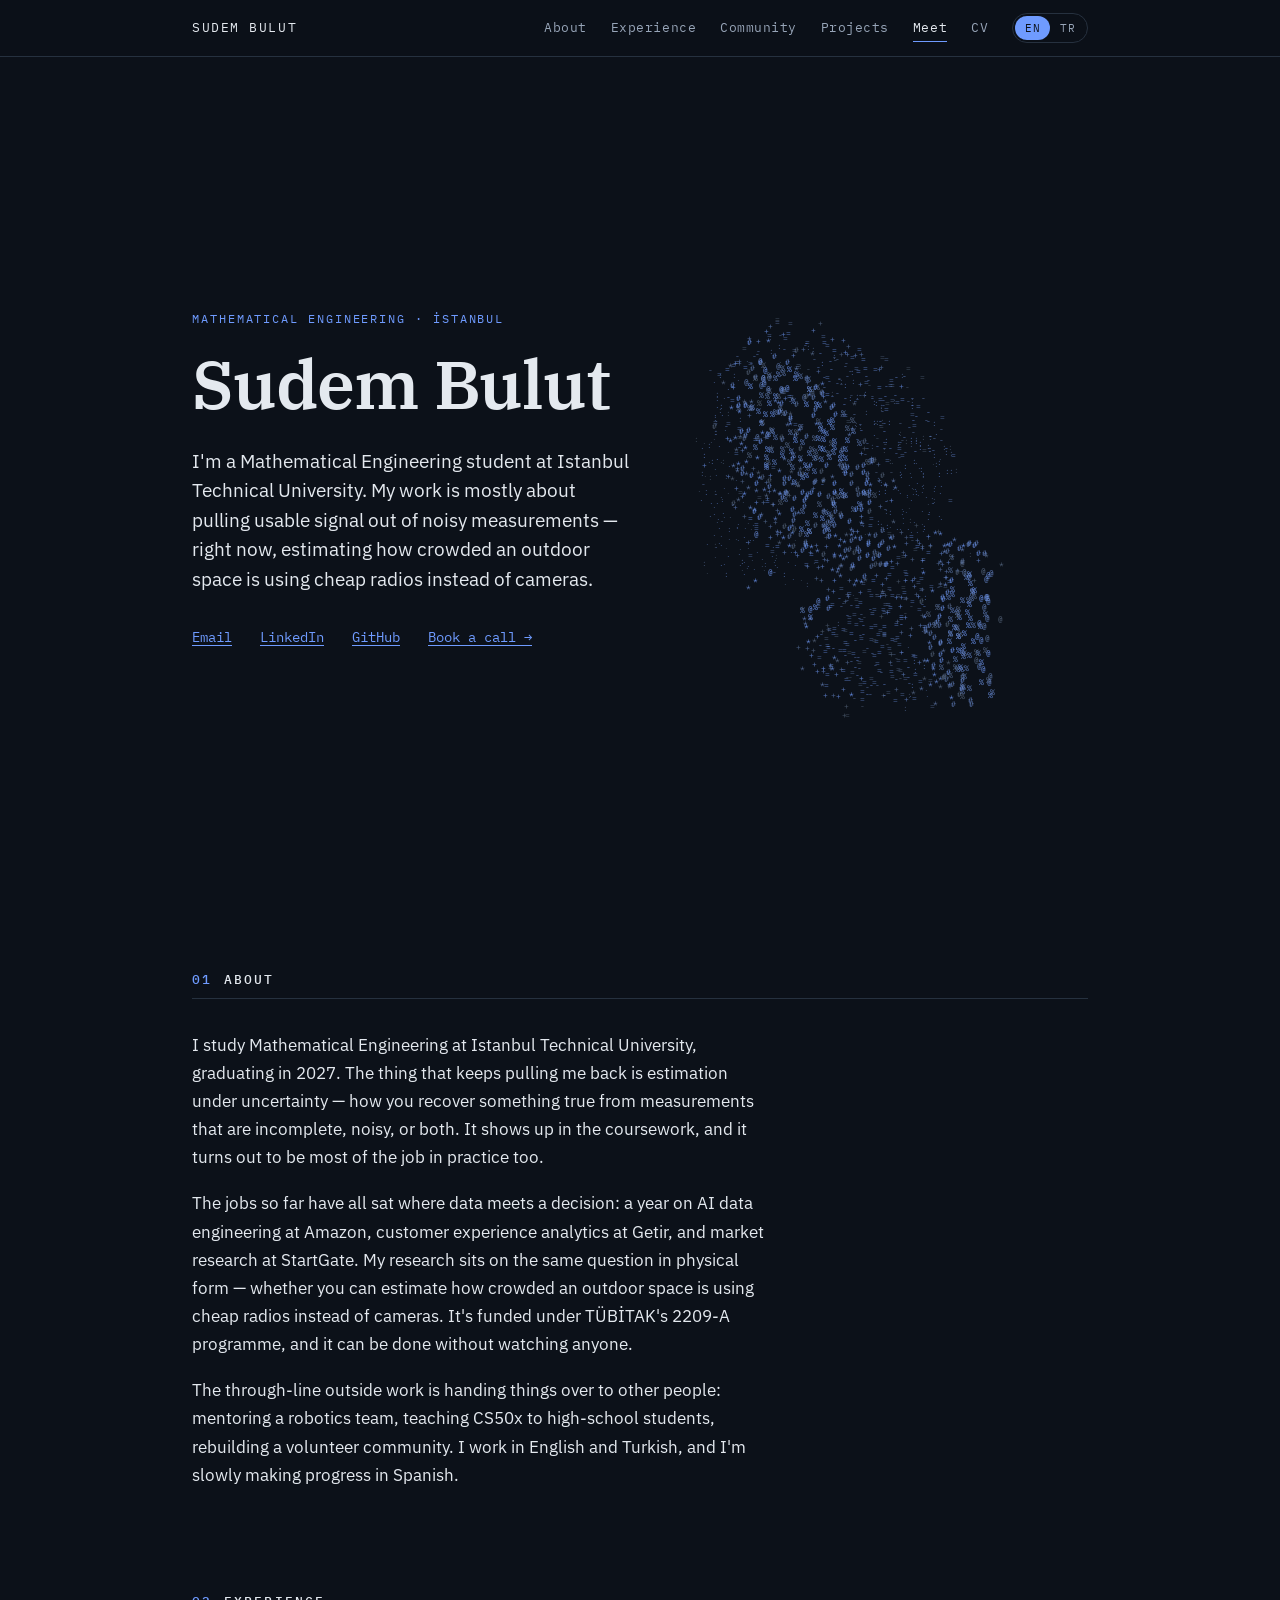
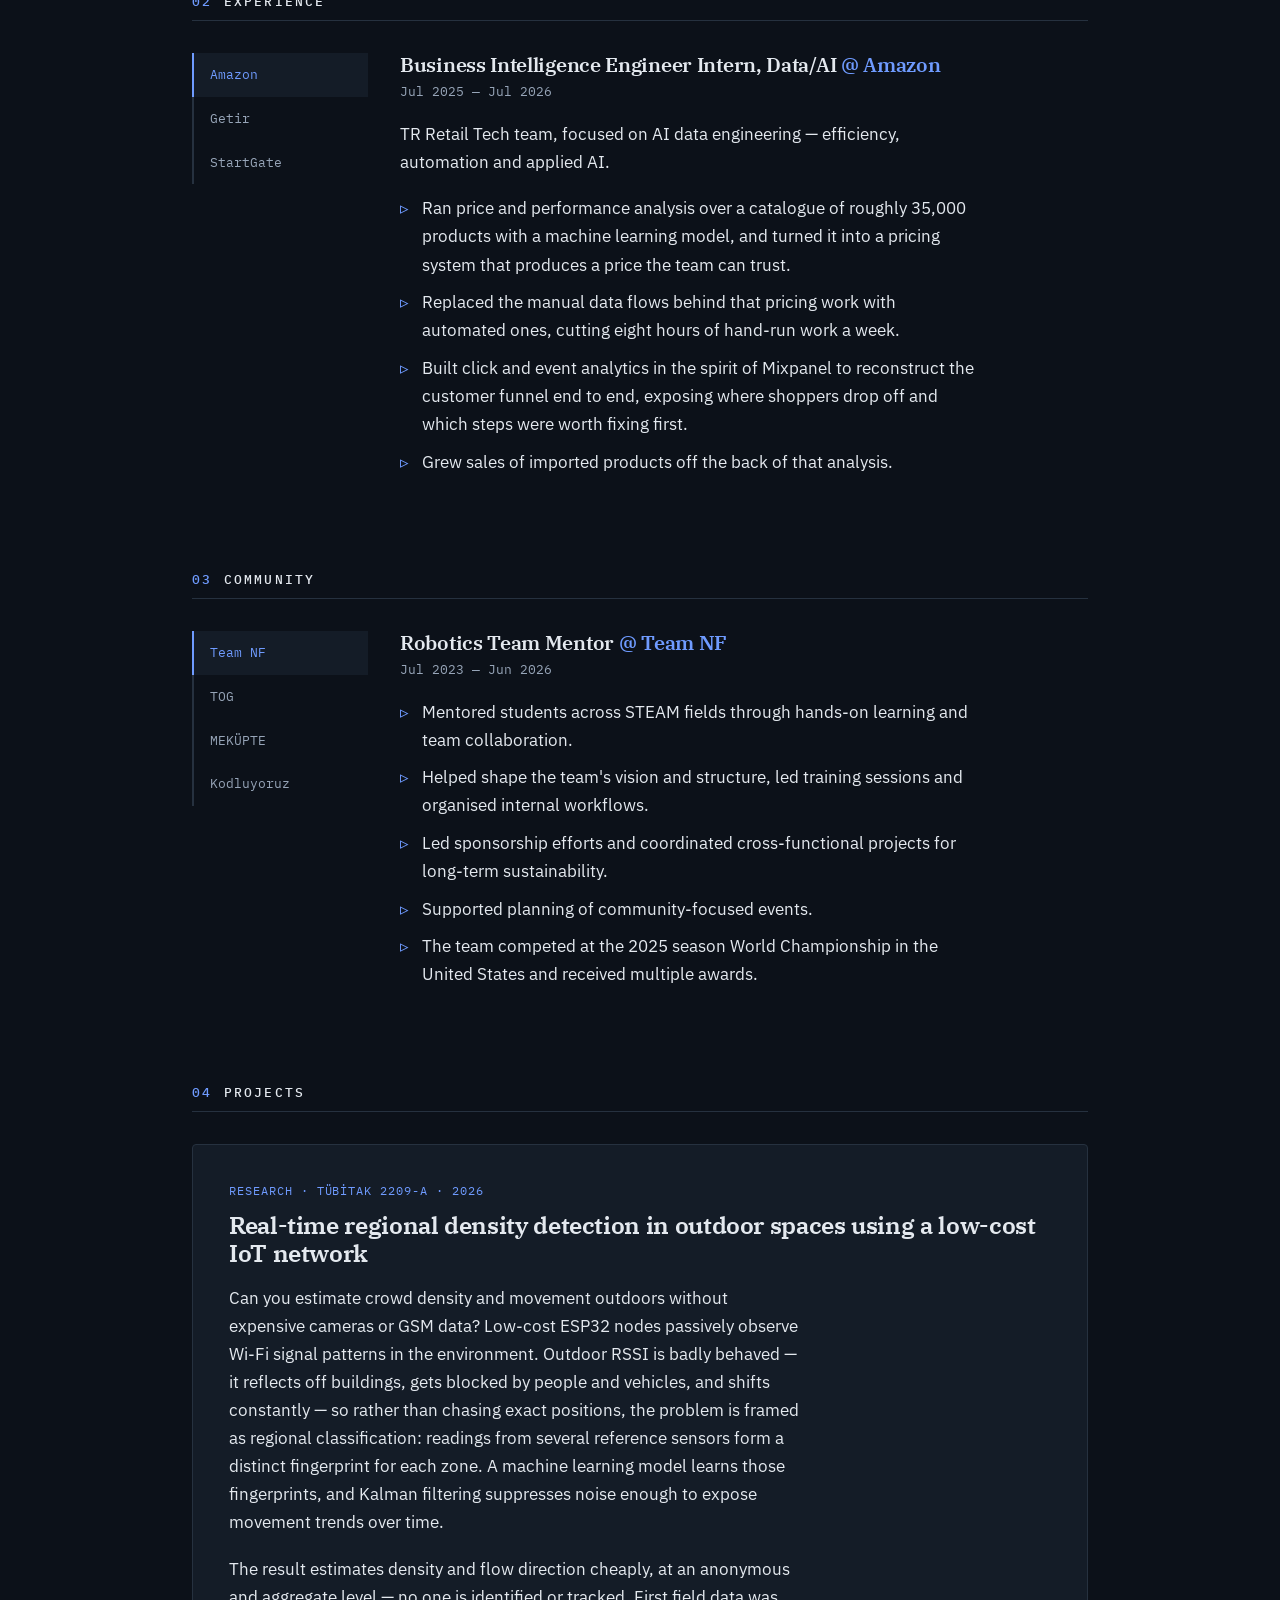
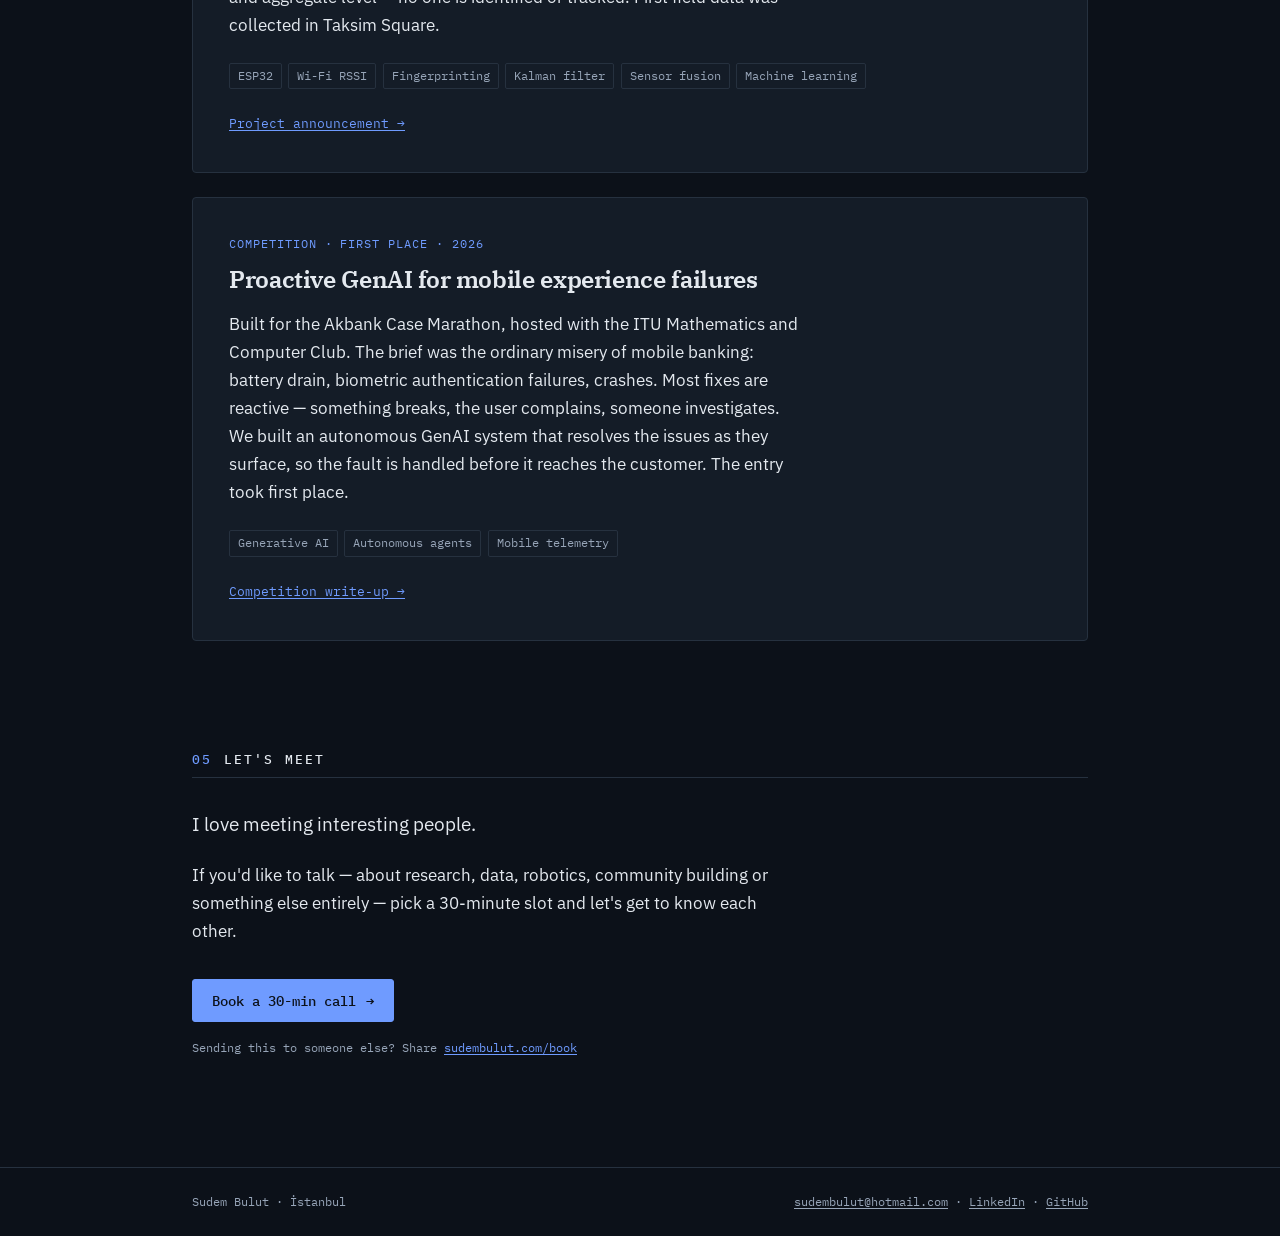
==== index.html @ 51f723d4 "Use the ASCII portrait as the site icon Rendered with the same character ramp, font and signal colou" ====
<!DOCTYPE html>
<html lang="en">
<head>
<meta charset="utf-8">
<meta name="viewport" content="width=device-width, initial-scale=1">
<title>Sudem Bulut</title>
<meta name="description" content="Sudem Bulut — Mathematical Engineering at Istanbul Technical University, researching low-cost sensing for outdoor crowd density.">
<meta name="theme-color" content="#0c1119">
<link rel="preconnect" href="https://fonts.googleapis.com">
<link rel="preconnect" href="https://fonts.gstatic.com" crossorigin>
<link href="https://fonts.googleapis.com/css2?family=IBM+Plex+Mono:wght@400;500&family=IBM+Plex+Sans:wght@400;500&family=IBM+Plex+Serif:wght@600&display=swap" rel="stylesheet">
<link rel="icon" href="/favicon.ico" sizes="48x48">
<link rel="icon" href="/assets/icon-192.png" type="image/png" sizes="192x192">
<link rel="apple-touch-icon" href="/apple-touch-icon.png">
<link rel="stylesheet" href="style.css">
</head>
<body>

<header class="site-header">
  <div class="wrap">
    <a class="brand" href="#intro">Sudem Bulut</a>
    <nav class="nav" aria-label="Main" data-i18n-attr="aria-label:nav.label">
      <a href="#about" data-i18n="nav.about">About</a>
      <a href="#experience" data-i18n="nav.experience">Experience</a>
      <a href="#community" data-i18n="nav.community">Community</a>
      <a href="#projects" data-i18n="nav.projects">Projects</a>
      <a href="#meet" data-i18n="nav.meet">Meet</a>
      <a href="cv.html" data-i18n="nav.cv">CV</a>
    </nav>
    <div class="lang-toggle" role="group" aria-label="Language" data-i18n-attr="aria-label:lang.label">
      <button type="button" data-lang="en" aria-pressed="true">EN</button>
      <button type="button" data-lang="tr" aria-pressed="false">TR</button>
    </div>
  </div>
</header>

<main>
  <div class="wrap">

    <section class="intro" id="intro">
      <div class="intro-text">
        <p class="eyebrow" data-i18n="intro.eyebrow">Mathematical Engineering · İstanbul</p>
        <h1>Sudem Bulut</h1>
        <p class="lead" data-i18n="intro.lead">I'm a Mathematical Engineering student at Istanbul Technical University. My work is mostly about pulling usable signal out of noisy measurements — right now, estimating how crowded an outdoor space is using cheap radios instead of cameras.</p>
        <ul class="links">
          <li><a href="mailto:sudembulut@hotmail.com" data-i18n="intro.email">Email</a></li>
          <li><a href="https://www.linkedin.com/in/sudembulut/">LinkedIn</a></li>
          <li><a href="https://github.com/sudembulut">GitHub</a></li>
          <li><a href="#meet" data-i18n="intro.book">Book a call →</a></li>
        </ul>
      </div>
      <figure class="portrait">
        <canvas id="portrait" data-src="assets/portrait.png" role="img" aria-label="ASCII portrait of Sudem Bulut" data-i18n-attr="aria-label:portrait.label"></canvas>
        <noscript><img src="assets/portrait.png" alt="Portrait of Sudem Bulut" width="270" height="400"></noscript>
      </figure>
    </section>

    <section class="section reveal" id="about">
      <h2 class="section-head"><span>01</span> <b data-i18n="nav.about">About</b></h2>
      <p data-i18n="about.p1">I study Mathematical Engineering at Istanbul Technical University, graduating in 2027. The thing that keeps pulling me back is estimation under uncertainty — how you recover something true from measurements that are incomplete, noisy, or both. It shows up in the coursework, and it turns out to be most of the job in practice too.</p>
      <p data-i18n="about.p2">The jobs so far have all sat where data meets a decision: a year on AI data engineering at Amazon, customer experience analytics at Getir, and market research at StartGate. My research sits on the same question in physical form — whether you can estimate how crowded an outdoor space is using cheap radios instead of cameras. It's funded under TÜBİTAK's 2209-A programme, and it can be done without watching anyone.</p>
      <p data-i18n="about.p3">The through-line outside work is handing things over to other people: mentoring a robotics team, teaching CS50x to high-school students, rebuilding a volunteer community. I work in English and Turkish, and I'm slowly making progress in Spanish.</p>
    </section>

    <section class="section reveal" id="experience">
      <h2 class="section-head"><span>02</span> <b data-i18n="nav.experience">Experience</b></h2>
      <div class="tabs" data-tabs>
        <div class="tab-list" role="tablist" aria-label="Experience" data-i18n-attr="aria-label:nav.experience">
          <button class="tab" role="tab" id="tab-amazon" aria-controls="panel-amazon" aria-selected="true">Amazon</button>
          <button class="tab" role="tab" id="tab-getir" aria-controls="panel-getir" aria-selected="false">Getir</button>
          <button class="tab" role="tab" id="tab-startgate" aria-controls="panel-startgate" aria-selected="false">StartGate</button>
        </div>

        <div class="tab-panel" role="tabpanel" id="panel-amazon" aria-labelledby="tab-amazon" tabindex="0">
          <h3><span data-i18n="exp.amazon.role">Business Intelligence Engineer Intern, Data/AI</span> <span class="at">@ Amazon</span></h3>
          <p class="when" data-i18n="exp.amazon.when">Jul 2025 — Jul 2026</p>
          <p data-i18n="exp.amazon.intro">TR Retail Tech team, focused on AI data engineering — efficiency, automation and applied AI.</p>
          <ul data-i18n="exp.amazon.list">
            <li>Ran price and performance analysis over a catalogue of roughly 35,000 products with a machine learning model, and turned it into a pricing system that produces a price the team can trust.</li>
            <li>Replaced the manual data flows behind that pricing work with automated ones, cutting eight hours of hand-run work a week.</li>
            <li>Built click and event analytics in the spirit of Mixpanel to reconstruct the customer funnel end to end, exposing where shoppers drop off and which steps were worth fixing first.</li>
            <li>Grew sales of imported products off the back of that analysis.</li>
          </ul>
        </div>

        <div class="tab-panel" role="tabpanel" id="panel-getir" aria-labelledby="tab-getir" tabindex="0">
          <h3><span data-i18n="exp.getir.role">Customer Experience Analytics Intern</span> <span class="at">@ Getir</span></h3>
          <p class="when" data-i18n="exp.getir.when">Feb 2024 — Jan 2025</p>
          <ul data-i18n="exp.getir.list">
            <li>Led reporting of customer experience metrics to C-level executives, delivering insights behind strategic decisions.</li>
            <li>Built and maintained dashboards tracking KPIs and customer feedback across channels.</li>
            <li>Worked with cross-functional teams on data-driven improvements to the customer journey.</li>
          </ul>
        </div>

        <div class="tab-panel" role="tabpanel" id="panel-startgate" aria-labelledby="tab-startgate" tabindex="0">
          <h3><span data-i18n="exp.startgate.role">Business Development Intern</span> <span class="at">@ StartGate</span></h3>
          <p class="when" data-i18n="exp.startgate.when">Sep 2023 — Feb 2024</p>
          <ul data-i18n="exp.startgate.list">
            <li>Worked at a digital game entrepreneurship centre serving the EU and MENAT region as both accelerator and incubator.</li>
            <li>Conducted market research and analysis, delivering findings as clear, data-driven reports.</li>
          </ul>
        </div>
      </div>
    </section>

    <section class="section reveal" id="community">
      <h2 class="section-head"><span>03</span> <b data-i18n="nav.community">Community</b></h2>
      <div class="tabs" data-tabs>
        <div class="tab-list" role="tablist" aria-label="Community" data-i18n-attr="aria-label:nav.community">
          <button class="tab" role="tab" id="tab-teamnf" aria-controls="panel-teamnf" aria-selected="true">Team NF</button>
          <button class="tab" role="tab" id="tab-tog" aria-controls="panel-tog" aria-selected="false">TOG</button>
          <button class="tab" role="tab" id="tab-mekupte" aria-controls="panel-mekupte" aria-selected="false">MEKÜPTE</button>
          <button class="tab" role="tab" id="tab-kodluyoruz" aria-controls="panel-kodluyoruz" aria-selected="false">Kodluyoruz</button>
        </div>

        <div class="tab-panel" role="tabpanel" id="panel-teamnf" aria-labelledby="tab-teamnf" tabindex="0">
          <h3><span data-i18n="com.teamnf.role">Robotics Team Mentor</span> <span class="at">@ Team NF</span></h3>
          <p class="when" data-i18n="com.teamnf.when">Jul 2023 — Jun 2026</p>
          <ul data-i18n="com.teamnf.list">
            <li>Mentored students across STEAM fields through hands-on learning and team collaboration.</li>
            <li>Helped shape the team's vision and structure, led training sessions and organised internal workflows.</li>
            <li>Led sponsorship efforts and coordinated cross-functional projects for long-term sustainability.</li>
            <li>Supported planning of community-focused events.</li>
            <li>The team competed at the 2025 season World Championship in the United States and received multiple awards.</li>
          </ul>
        </div>

        <div class="tab-panel" role="tabpanel" id="panel-tog" aria-labelledby="tab-tog" tabindex="0">
          <h3><span data-i18n="com.tog.role">Community Coordinator, ITU chapter</span> <span class="at">@ Toplum Gönüllüleri Vakfı</span></h3>
          <p class="when" data-i18n="com.tog.when">Dec 2022 — Aug 2024</p>
          <ul data-i18n="com.tog.list">
            <li>Rebuilt and led the ITU TOG community after a five-year break, forming an active volunteer network of over 100 members.</li>
            <li>Planned and coordinated events to drive student engagement and social responsibility.</li>
            <li>Managed a team of volunteers.</li>
          </ul>
        </div>

        <div class="tab-panel" role="tabpanel" id="panel-mekupte" aria-labelledby="tab-mekupte" tabindex="0">
          <h3><span data-i18n="com.mekupte.role">Organization Scrum Team Developer</span> <span class="at">@ MEKÜPTE</span></h3>
          <p class="when" data-i18n="com.mekupte.when">May 2023 — Oct 2023</p>
          <p data-i18n="com.mekupte.text">Ran research, content and community events for the Mathematics and Mathematics Engineering Society, promoting mathematics, science and technology within Scrum practice.</p>
        </div>

        <div class="tab-panel" role="tabpanel" id="panel-kodluyoruz" aria-labelledby="tab-kodluyoruz" tabindex="0">
          <h3><span data-i18n="com.kodluyoruz.role">CS50x Fellow</span> <span class="at">@ Kodluyoruz</span></h3>
          <p class="when" data-i18n="com.kodluyoruz.when">Nov 2020 — Sep 2021</p>
          <ul data-i18n="com.kodluyoruz.list">
            <li>Guided 26 high-school students from cities across Anatolia through Harvard's CS50x computer science course.</li>
            <li>Wrote weekly games, quizzes and presentations, sustaining an interactive online classroom through the pandemic.</li>
          </ul>
        </div>
      </div>
    </section>

    <section class="section reveal" id="projects">
      <h2 class="section-head"><span>04</span> <b data-i18n="nav.projects">Projects</b></h2>

      <article class="card">
        <p class="card-meta" data-i18n="proj.crowd.meta">Research · TÜBİTAK 2209-A · 2026</p>
        <h3 data-i18n="proj.crowd.title">Real-time regional density detection in outdoor spaces using a low-cost IoT network</h3>
        <p data-i18n="proj.crowd.p1">Can you estimate crowd density and movement outdoors without expensive cameras or GSM data? Low-cost ESP32 nodes passively observe Wi-Fi signal patterns in the environment. Outdoor RSSI is badly behaved — it reflects off buildings, gets blocked by people and vehicles, and shifts constantly — so rather than chasing exact positions, the problem is framed as regional classification: readings from several reference sensors form a distinct fingerprint for each zone. A machine learning model learns those fingerprints, and Kalman filtering suppresses noise enough to expose movement trends over time.</p>
        <p data-i18n="proj.crowd.p2">The result estimates density and flow direction cheaply, at an anonymous and aggregate level — no one is identified or tracked. First field data was collected in Taksim Square.</p>
        <ul class="tags">
          <li>ESP32</li>
          <li>Wi-Fi RSSI</li>
          <li>Fingerprinting</li>
          <li data-i18n="proj.tag.kalman">Kalman filter</li>
          <li data-i18n="proj.tag.fusion">Sensor fusion</li>
          <li data-i18n="proj.tag.ml">Machine learning</li>
        </ul>
        <a class="card-link" href="https://www.linkedin.com/feed/update/urn:li:activity:7463634606794268672/" data-i18n="proj.crowd.link">Project announcement →</a>
      </article>

      <article class="card">
        <p class="card-meta" data-i18n="proj.akbank.meta">Competition · First place · 2026</p>
        <h3 data-i18n="proj.akbank.title">Proactive GenAI for mobile experience failures</h3>
        <p data-i18n="proj.akbank.p1">Built for the Akbank Case Marathon, hosted with the ITU Mathematics and Computer Club. The brief was the ordinary misery of mobile banking: battery drain, biometric authentication failures, crashes. Most fixes are reactive — something breaks, the user complains, someone investigates. We built an autonomous GenAI system that resolves the issues as they surface, so the fault is handled before it reaches the customer. The entry took first place.</p>
        <ul class="tags">
          <li>Generative AI</li>
          <li data-i18n="proj.tag.agents">Autonomous agents</li>
          <li data-i18n="proj.tag.telemetry">Mobile telemetry</li>
        </ul>
        <a class="card-link" href="https://www.linkedin.com/feed/update/urn:li:activity:7407645882562768897/" data-i18n="proj.akbank.link">Competition write-up →</a>
      </article>
    </section>

    <section class="section reveal" id="meet">
      <h2 class="section-head"><span>05</span> <b data-i18n="meet.head">Let's meet</b></h2>
      <p class="lead" data-i18n="meet.lead">I love meeting interesting people.</p>
      <p data-i18n="meet.text">If you'd like to talk — about research, data, robotics, community building or something else entirely — pick a 30-minute slot and let's get to know each other.</p>

      <div class="booking" id="booking" data-cal-user="sudembulut" data-cal-event="30min" data-email="sudembulut@hotmail.com" data-channel="video">
        <button class="button button-solid bk-toggle" type="button" aria-expanded="false" aria-controls="bk-panel"><span data-i18n="bk.toggle">Book a 30-min call</span> <span aria-hidden="true">→</span></button>
        <p class="bk-share" data-i18n="bk.share">Sending this to someone else? Share <a href="book.html">sudembulut.com/book</a></p>
        <div class="bk-panel" id="bk-panel" hidden>
          <div class="bk-channel" role="group" aria-label="How would you like to talk?" data-i18n-attr="aria-label:bk.how">
            <span data-i18n="bk.how">How would you like to talk?</span>
            <button type="button" data-channel="video" aria-pressed="true" data-i18n="bk.video">Video call</button>
            <button type="button" data-channel="email" aria-pressed="false" data-i18n="bk.byEmail">By email</button>
          </div>

          <div class="bk-video">
            <div class="bk-cal">
              <div class="bk-head">
                <button type="button" class="bk-nav bk-prev" aria-label="Previous month">←</button>
                <div class="bk-month" aria-live="polite"></div>
                <button type="button" class="bk-nav bk-next" aria-label="Next month">→</button>
              </div>
              <div class="bk-dow" aria-hidden="true"></div>
              <div class="bk-days"></div>
              <p class="bk-tz"></p>
            </div>
            <div class="bk-side">
              <div class="bk-times" aria-live="polite"></div>
              <form class="bk-form">
                <p class="bk-summary"></p>
                <label><span data-i18n="bk.name">Name</span><input name="name" required autocomplete="name"></label>
                <label><span data-i18n="bk.email">Email</span><input name="email" type="email" required autocomplete="email"></label>
                <label><span data-i18n="bk.notes">What would you like to talk about? <em>(optional)</em></span><textarea name="notes" rows="3"></textarea></label>
                <button type="submit" class="button button-solid" data-i18n="bk.submit">Book this time</button>
              </form>
            </div>
          </div>

          <div class="bk-mail">
            <p data-i18n="bk.mailText">Prefer writing? Tell me a little about yourself and what you'd like to talk about — I read everything.</p>
            <a class="button" href="mailto:sudembulut@hotmail.com?subject=Hello%20Sudem" data-i18n="bk.mailBtn">Write to me →</a>
          </div>

          <p class="bk-status" role="status" aria-live="polite"></p>
        </div>
      </div>
    </section>

  </div>
</main>

<footer class="site-footer">
  <div class="wrap">
    <span>Sudem Bulut · İstanbul</span>
    <span><a href="mailto:sudembulut@hotmail.com">sudembulut@hotmail.com</a> · <a href="https://www.linkedin.com/in/sudembulut/">LinkedIn</a> · <a href="https://github.com/sudembulut">GitHub</a></span>
  </div>
</footer>

<script src="js/lang-tr.js"></script>
<script src="js/i18n.js"></script>
<script src="js/portrait.js"></script>
<script src="js/main.js"></script>
<script src="js/booking.js"></script>
</body>
</html>
---- style.css ----
/* sudembulut.com
   Palette logic: grey is noise, blue is the filtered signal.
   Accent is reserved for signal and interaction — nothing decorative. */

:root {
  --paper:    #0c1119;
  --panel:    #141c27;
  --ink:      #e4e9ef;
  --ink-soft: #97a5b8;
  --rule:     #26313f;
  --noise:    #55647a;
  --signal:   #6f9bff;

  --serif: "IBM Plex Serif", Georgia, "Times New Roman", serif;
  --sans:  "IBM Plex Sans", -apple-system, BlinkMacSystemFont, "Segoe UI", sans-serif;
  --mono:  "IBM Plex Mono", ui-monospace, SFMono-Regular, Menlo, monospace;

  --measure: 36rem;
  --gutter: clamp(1rem, 5vw, 3rem);
  --header: 3.5rem;

  color-scheme: dark;
}

*, *::before, *::after { box-sizing: border-box; }

html {
  -webkit-text-size-adjust: 100%;
  scroll-behavior: smooth;
  scroll-padding-top: calc(var(--header) + 1rem);
}

body {
  margin: 0;
  background: var(--paper);
  color: var(--ink);
  font-family: var(--sans);
  font-size: 1.0625rem;
  line-height: 1.65;
  font-weight: 400;
  overflow-x: hidden;
}

::selection { background: var(--signal); color: var(--paper); }

/* ---------- shell ---------- */

.wrap {
  width: 100%;
  max-width: 62rem;
  margin: 0 auto;
  padding-inline: var(--gutter);
}

.site-header {
  position: sticky;
  top: 0;
  z-index: 10;
  background: color-mix(in srgb, var(--paper) 88%, transparent);
  backdrop-filter: blur(8px);
  -webkit-backdrop-filter: blur(8px);
  border-bottom: 1px solid var(--rule);
}

.site-header .wrap {
  display: flex;
  gap: 0.5rem 1.5rem;
  align-items: center;
  min-height: var(--header);
}

.site-header .brand { margin-right: auto; }

.brand {
  font-family: var(--mono);
  font-size: 0.8125rem;
  letter-spacing: 0.12em;
  text-transform: uppercase;
  color: var(--ink);
  text-decoration: none;
  white-space: nowrap;
}

.brand:hover { color: var(--signal); }

.lang-toggle {
  display: flex;
  border: 1px solid var(--rule);
  border-radius: 999px;
  padding: 2px;
}

.lang-toggle button {
  font: inherit;
  font-family: var(--mono);
  font-size: 0.6875rem;
  letter-spacing: 0.08em;
  color: var(--ink-soft);
  background: none;
  border: 0;
  border-radius: 999px;
  padding: 0.2rem 0.6rem;
  cursor: pointer;
}

.lang-toggle button[aria-pressed="true"] {
  background: var(--signal);
  color: var(--paper);
}

.nav {
  display: flex;
  gap: 1.5rem;
  font-family: var(--mono);
  font-size: 0.8125rem;
  letter-spacing: 0.04em;
}

.nav a {
  color: var(--ink-soft);
  text-decoration: none;
  padding-block: 0.15rem;
  border-bottom: 1px solid transparent;
  transition: color 0.2s, border-color 0.2s;
}

.nav a:hover { color: var(--ink); }

.nav a[aria-current] {
  color: var(--ink);
  border-bottom-color: var(--signal);
}

main { display: block; }

.site-footer {
  border-top: 1px solid var(--rule);
  margin-top: 5rem;
  font-family: var(--mono);
  font-size: 0.75rem;
  color: var(--ink-soft);
}

.site-footer .wrap {
  display: flex;
  flex-wrap: wrap;
  gap: 0.5rem 1.5rem;
  justify-content: space-between;
  padding-block: 1.5rem;
}

.site-footer a { color: var(--ink-soft); }
.site-footer a:hover { color: var(--signal); }

/* ---------- type ---------- */

h1, h2, h3 {
  font-family: var(--serif);
  font-weight: 600;
  line-height: 1.15;
  letter-spacing: -0.015em;
  margin: 0;
}

h1 { font-size: clamp(2.5rem, 7vw, 4.25rem); }
h2 { font-size: clamp(1.5rem, 3.5vw, 2rem); }
h3 { font-size: 1.25rem; }

p { margin: 0 0 1.1em; max-width: var(--measure); }

a { color: var(--signal); text-underline-offset: 0.18em; }

.eyebrow {
  font-family: var(--mono);
  font-size: 0.75rem;
  letter-spacing: 0.16em;
  text-transform: uppercase;
  color: var(--signal);
  margin: 0 0 1rem;
}

.lead {
  font-size: 1.1875rem;
  line-height: 1.55;
  color: var(--ink);
}

h1 + .lead { margin-top: 1.5rem; }

.muted { color: var(--ink-soft); }

/* ---------- blocks ---------- */

.hero { padding-block: clamp(3rem, 9vw, 6rem) 2rem; }

.section { padding-block: 4.5rem 1rem; }

.section-head {
  display: flex;
  align-items: baseline;
  gap: 0.75rem;
  font-family: var(--mono);
  font-size: 0.8125rem;
  font-weight: 500;
  letter-spacing: 0.16em;
  text-transform: uppercase;
  color: var(--ink);
  padding-bottom: 0.6rem;
  margin-bottom: 2rem;
  border-bottom: 1px solid var(--rule);
}

.section-head span { color: var(--signal); }
.section-head b { font-weight: inherit; }

.links {
  display: flex;
  flex-wrap: wrap;
  gap: 0.5rem 1.75rem;
  font-family: var(--mono);
  font-size: 0.875rem;
  margin: 2rem 0 0;
  padding: 0;
  list-style: none;
}

.button {
  display: inline-block;
  font-family: var(--mono);
  font-size: 0.875rem;
  color: var(--signal);
  text-decoration: none;
  border: 1px solid var(--signal);
  border-radius: 3px;
  padding: 0.7rem 1.2rem;
  transition: background 0.2s;
}

.button:hover { background: color-mix(in srgb, var(--signal) 12%, transparent); }

/* ---------- intro + portrait ---------- */

.intro {
  display: grid;
  grid-template-columns: minmax(0, 1fr) auto;
  gap: 2rem 3rem;
  align-items: center;
  min-height: calc(100svh - var(--header));
  padding-block: 3rem;
}

.portrait {
  margin: 0;
  display: flex;
  flex-direction: column;
  align-items: center;
}

.portrait canvas {
  display: block;
  width: 500px;
  height: 500px;
  cursor: crosshair;
  touch-action: pan-y;
}

.portrait noscript img {
  display: block;
  width: 270px;
  height: auto;
  filter: grayscale(1) sepia(1) hue-rotate(180deg) saturate(2);
}

/* The portrait sits centred in a square canvas with ~110px of empty space on its
   left. Tuck that space under the text column so the headline keeps one line. */
@media (min-width: 801px) {
  .portrait canvas { margin-left: -90px; }
  .intro-text { position: relative; z-index: 1; }
}

@media (max-width: 768px) {
  .portrait canvas { width: 380px; height: 380px; }
}

@media (max-width: 800px) {
  .intro {
    grid-template-columns: 1fr;
    min-height: 0;
    padding-block: 2rem 1rem;
  }
  .portrait { order: -1; }
}

@media (max-width: 480px) {
  .portrait canvas { width: min(320px, 100vw - 2rem); height: min(320px, 100vw - 2rem); }
}

/* ---------- tabs ---------- */

.tabs.is-enhanced {
  display: grid;
  grid-template-columns: 11rem minmax(0, 1fr);
  gap: 2rem;
  align-items: start;
}

.tab-list { display: none; }

.is-enhanced .tab-list {
  display: flex;
  flex-direction: column;
  border-left: 2px solid var(--rule);
}

.tab {
  font: inherit;
  font-family: var(--mono);
  font-size: 0.8125rem;
  text-align: left;
  color: var(--ink-soft);
  background: none;
  border: 0;
  border-left: 2px solid transparent;
  margin-left: -2px;
  padding: 0.7rem 1rem;
  cursor: pointer;
  white-space: nowrap;
  transition: color 0.2s, background 0.2s, border-color 0.2s;
}

.tab:hover { color: var(--ink); background: var(--panel); }

.tab[aria-selected="true"] {
  color: var(--signal);
  border-left-color: var(--signal);
  background: var(--panel);
}

.tab-panel { min-height: 16rem; }
.tabs:not(.is-enhanced) .tab-panel { min-height: 0; margin-bottom: 2.5rem; }

.tab-panel h3 { margin-bottom: 0.3rem; }

.tab-panel .at { color: var(--signal); }

.when {
  font-family: var(--mono);
  font-size: 0.8125rem;
  color: var(--ink-soft);
  margin-bottom: 1.1rem;
}

.tab-panel ul {
  list-style: none;
  padding: 0;
  margin: 0;
  max-width: var(--measure);
}

.tab-panel li {
  position: relative;
  padding-left: 1.4rem;
  margin-bottom: 0.6rem;
}

.tab-panel li::before {
  content: "▹";
  position: absolute;
  left: 0;
  color: var(--signal);
}

.tab-panel:not([hidden]) { animation: panel-in 0.35s ease-out; }

@keyframes panel-in {
  from { opacity: 0; transform: translateY(6px); }
  to   { opacity: 1; transform: none; }
}

@media (max-width: 600px) {
  .tabs.is-enhanced { grid-template-columns: minmax(0, 1fr); gap: 1.5rem; }
  .is-enhanced .tab-list {
    flex-direction: row;
    overflow-x: auto;
    border-left: 0;
    border-bottom: 2px solid var(--rule);
    scrollbar-width: none;
  }
  .tab {
    border-left: 0;
    border-bottom: 2px solid transparent;
    margin: 0 0 -2px;
    text-align: center;
  }
  .tab[aria-selected="true"] { border-bottom-color: var(--signal); }
}

/* ---------- projects ---------- */

.card {
  background: var(--panel);
  border: 1px solid var(--rule);
  border-radius: 4px;
  padding: clamp(1.5rem, 4vw, 2.25rem);
  margin-bottom: 1.5rem;
  transition: border-color 0.2s, transform 0.2s;
}

.card:hover { border-color: var(--noise); transform: translateY(-2px); }

.card-meta {
  font-family: var(--mono);
  font-size: 0.75rem;
  letter-spacing: 0.08em;
  text-transform: uppercase;
  color: var(--signal);
  margin: 0 0 0.75rem;
}

.card h2, .card h3 { margin-bottom: 1rem; font-size: clamp(1.25rem, 3vw, 1.5rem); }

.tags {
  display: flex;
  flex-wrap: wrap;
  gap: 0.4rem;
  list-style: none;
  padding: 0;
  margin: 1.5rem 0 0;
}

.tags li {
  font-family: var(--mono);
  font-size: 0.75rem;
  color: var(--ink-soft);
  border: 1px solid var(--rule);
  border-radius: 2px;
  padding: 0.15rem 0.5rem;
}

.card-link {
  display: inline-block;
  font-family: var(--mono);
  font-size: 0.8125rem;
  margin-top: 1.5rem;
}

/* ---------- let's meet + booking ---------- */

.button-solid {
  background: var(--signal);
  color: var(--paper);
  border-color: var(--signal);
  font-weight: 500;
}

.button-solid:hover { background: #8fb1ff; }
.button-solid:disabled { opacity: 0.4; cursor: not-allowed; background: var(--signal); }

.bk-toggle { display: inline-flex; align-items: center; gap: 0.6rem; margin-top: 1rem; cursor: pointer; }
.bk-toggle [aria-hidden] { transition: transform 0.25s; }
.bk-toggle[aria-expanded="true"] [aria-hidden] { transform: rotate(90deg); }

.bk-share {
  font-family: var(--mono);
  font-size: 0.75rem;
  color: var(--ink-soft);
  margin-top: 1rem;
}

.booking[data-open] .bk-toggle,
.booking[data-open] .bk-share { display: none; }

.bk-panel {
  margin-top: 2rem;
  animation: panel-in 0.35s ease-out;
}

.bk-channel {
  display: flex;
  flex-wrap: wrap;
  align-items: center;
  gap: 0.6rem;
  font-size: 0.9375rem;
  color: var(--ink-soft);
  margin-bottom: 1.5rem;
}

.bk-channel span { margin-right: 0.4rem; }

.bk-channel button,
.bk-time {
  font: inherit;
  font-family: var(--mono);
  font-size: 0.8125rem;
  color: var(--ink);
  background: none;
  border: 1px solid var(--rule);
  border-radius: 999px;
  padding: 0.4rem 1rem;
  cursor: pointer;
  transition: border-color 0.2s, background 0.2s, color 0.2s;
}

.bk-channel button:hover,
.bk-time:hover { border-color: var(--signal); }

.bk-channel button[aria-pressed="true"],
.bk-time[aria-pressed="true"] {
  background: var(--signal);
  border-color: var(--signal);
  color: var(--paper);
}

.bk-video {
  display: grid;
  grid-template-columns: minmax(0, 1fr) minmax(0, 1fr);
  gap: 1.5rem;
  align-items: start;
}

.booking[data-channel="email"] .bk-video,
.booking[data-channel="video"] .bk-mail { display: none; }

.bk-cal,
.bk-side {
  background: var(--panel);
  border: 1px solid var(--rule);
  border-radius: 6px;
  padding: 1.25rem;
}

.bk-head {
  display: flex;
  align-items: center;
  justify-content: space-between;
  margin-bottom: 1rem;
}

.bk-month { font-weight: 500; text-transform: capitalize; }

.bk-nav {
  width: 2.25rem;
  height: 2.25rem;
  border-radius: 50%;
  border: 1px solid var(--rule);
  background: none;
  color: var(--ink);
  cursor: pointer;
}

.bk-nav:hover:not(:disabled) { border-color: var(--signal); }
.bk-nav:disabled { opacity: 0.3; cursor: default; }

.bk-dow,
.bk-days {
  display: grid;
  grid-template-columns: repeat(7, 1fr);
  gap: 0.25rem;
  text-align: center;
}

.bk-dow {
  font-family: var(--mono);
  font-size: 0.6875rem;
  text-transform: uppercase;
  letter-spacing: 0.06em;
  color: var(--ink-soft);
  margin-bottom: 0.4rem;
}

.bk-day {
  aspect-ratio: 1;
  font: inherit;
  font-size: 0.9375rem;
  color: var(--ink);
  background: color-mix(in srgb, var(--signal) 12%, transparent);
  border: 1px solid transparent;
  border-radius: 6px;
  cursor: pointer;
  transition: border-color 0.2s, background 0.2s;
}

.bk-day:hover:not(:disabled) { border-color: var(--signal); }

.bk-day:disabled {
  background: none;
  color: var(--noise);
  cursor: default;
}

.bk-day[aria-pressed="true"] {
  background: var(--signal);
  color: var(--paper);
  font-weight: 500;
}

.bk-tz {
  font-family: var(--mono);
  font-size: 0.75rem;
  color: var(--ink-soft);
  margin: 1rem 0 0;
}

.bk-times {
  display: flex;
  flex-wrap: wrap;
  gap: 0.5rem;
  max-height: 11rem;
  overflow-y: auto;
  margin-bottom: 1.25rem;
}

.bk-hint { color: var(--ink-soft); font-size: 0.9375rem; margin: 0; }

.bk-summary {
  font-family: var(--mono);
  font-size: 0.8125rem;
  color: var(--ink-soft);
  border: 1px dashed var(--rule);
  border-radius: 6px;
  padding: 0.7rem 0.9rem;
}

.bk-summary.is-set {
  color: var(--signal);
  border-style: solid;
  border-color: var(--signal);
}

.bk-form label {
  display: block;
  font-size: 0.875rem;
  color: var(--ink-soft);
  margin-bottom: 0.9rem;
}

.bk-form label em { font-style: normal; opacity: 0.7; }

.bk-form input,
.bk-form textarea {
  display: block;
  width: 100%;
  margin-top: 0.35rem;
  font: inherit;
  font-size: 0.9375rem;
  color: var(--ink);
  background: var(--paper);
  border: 1px solid var(--rule);
  border-radius: 6px;
  padding: 0.6rem 0.75rem;
}

.bk-form input:focus,
.bk-form textarea:focus { outline: none; border-color: var(--signal); }

.bk-form textarea { resize: vertical; min-height: 4.5rem; }

.bk-form .button { width: 100%; cursor: pointer; }

.bk-mail {
  background: var(--panel);
  border: 1px solid var(--rule);
  border-radius: 6px;
  padding: 1.5rem;
  max-width: 36rem;
}

.bk-status:empty { display: none; }

.bk-status {
  margin-top: 1.25rem;
  padding: 0.9rem 1rem;
  border-radius: 6px;
  border: 1px solid var(--rule);
  max-width: none;
}

.bk-status[data-kind="success"] { border-color: var(--signal); color: var(--ink); }
.bk-status[data-kind="error"] { border-color: #c96a6a; }

.booking.is-booked .bk-video,
.booking.is-booked .bk-channel { display: none; }

@media (max-width: 800px) {
  .bk-video { grid-template-columns: minmax(0, 1fr); }
}

/* ---------- reveal on scroll (only when JS has opted in) ---------- */

.can-reveal .reveal {
  opacity: 0;
  transform: translateY(16px);
  transition: opacity 0.7s ease-out, transform 0.7s ease-out;
}

.can-reveal .reveal.is-visible { opacity: 1; transform: none; }

/* ---------- cv ---------- */

.entry {
  display: grid;
  grid-template-columns: 10rem 1fr;
  gap: 0 2rem;
  padding-block: 1.75rem;
  border-top: 1px solid var(--rule);
}

.entry:first-of-type { border-top: 0; padding-top: 0; }

.entry-when {
  font-family: var(--mono);
  font-size: 0.8125rem;
  color: var(--ink-soft);
  padding-top: 0.3rem;
}

.entry h3 { margin-bottom: 0.15rem; }

.entry-org {
  font-family: var(--mono);
  font-size: 0.8125rem;
  color: var(--signal);
  margin: 0 0 0.75rem;
}

.entry ul {
  margin: 0;
  padding-left: 1.1rem;
  max-width: var(--measure);
}

.entry li { margin-bottom: 0.35rem; }

.entry p:last-child { margin-bottom: 0; }

.plain {
  list-style: none;
  padding: 0;
  margin: 0;
  max-width: var(--measure);
}

.plain li {
  padding-block: 0.5rem;
  border-top: 1px solid var(--rule);
}

.plain li:first-child { border-top: 0; }

.plain .when {
  font-family: var(--mono);
  font-size: 0.8125rem;
  color: var(--ink-soft);
}

@media (max-width: 34rem) {
  .entry { grid-template-columns: 1fr; gap: 0.5rem; }
  .entry-when { padding-top: 0; }
}

/* ---------- narrow header ---------- */

@media (max-width: 720px) {
  .site-header .wrap { flex-wrap: wrap; padding-block: 0.6rem; row-gap: 0.4rem; }
  /* wrap rather than scroll: a hidden-overflow row buried the last links
     (CV, and more with the longer Turkish labels) off-screen */
  .nav {
    order: 3;
    width: 100%;
    flex-wrap: wrap;
    gap: 0.1rem 0.7rem;
    font-size: 0.75rem;
    letter-spacing: 0;
  }
  /* taller hit area on touch without changing how the row looks */
  .nav a { white-space: nowrap; padding-block: 0.55rem; margin-block: -0.4rem; }
  html { scroll-padding-top: 7.75rem; }
}

/* ---------- 404 ---------- */

.notfound {
  padding-block: clamp(4rem, 14vw, 9rem);
}

/* ---------- accessibility floor ---------- */

:focus-visible {
  outline: 2px solid var(--signal);
  outline-offset: 3px;
}

@media (prefers-reduced-motion: reduce) {
  html { scroll-behavior: auto; }
  *, *::before, *::after {
    animation: none !important;
    transition: none !important;
  }
}

/* ---------- print (CV) ---------- */

@media print {
  :root { --paper: #fff; --ink: #000; --ink-soft: #444; --rule: #bbb; --signal: #000; color-scheme: light; }
  .site-header, .site-footer { display: none; }
  body { font-size: 10.5pt; }
  .section { padding-block: 0.75rem; }
  .entry { break-inside: avoid; }
}
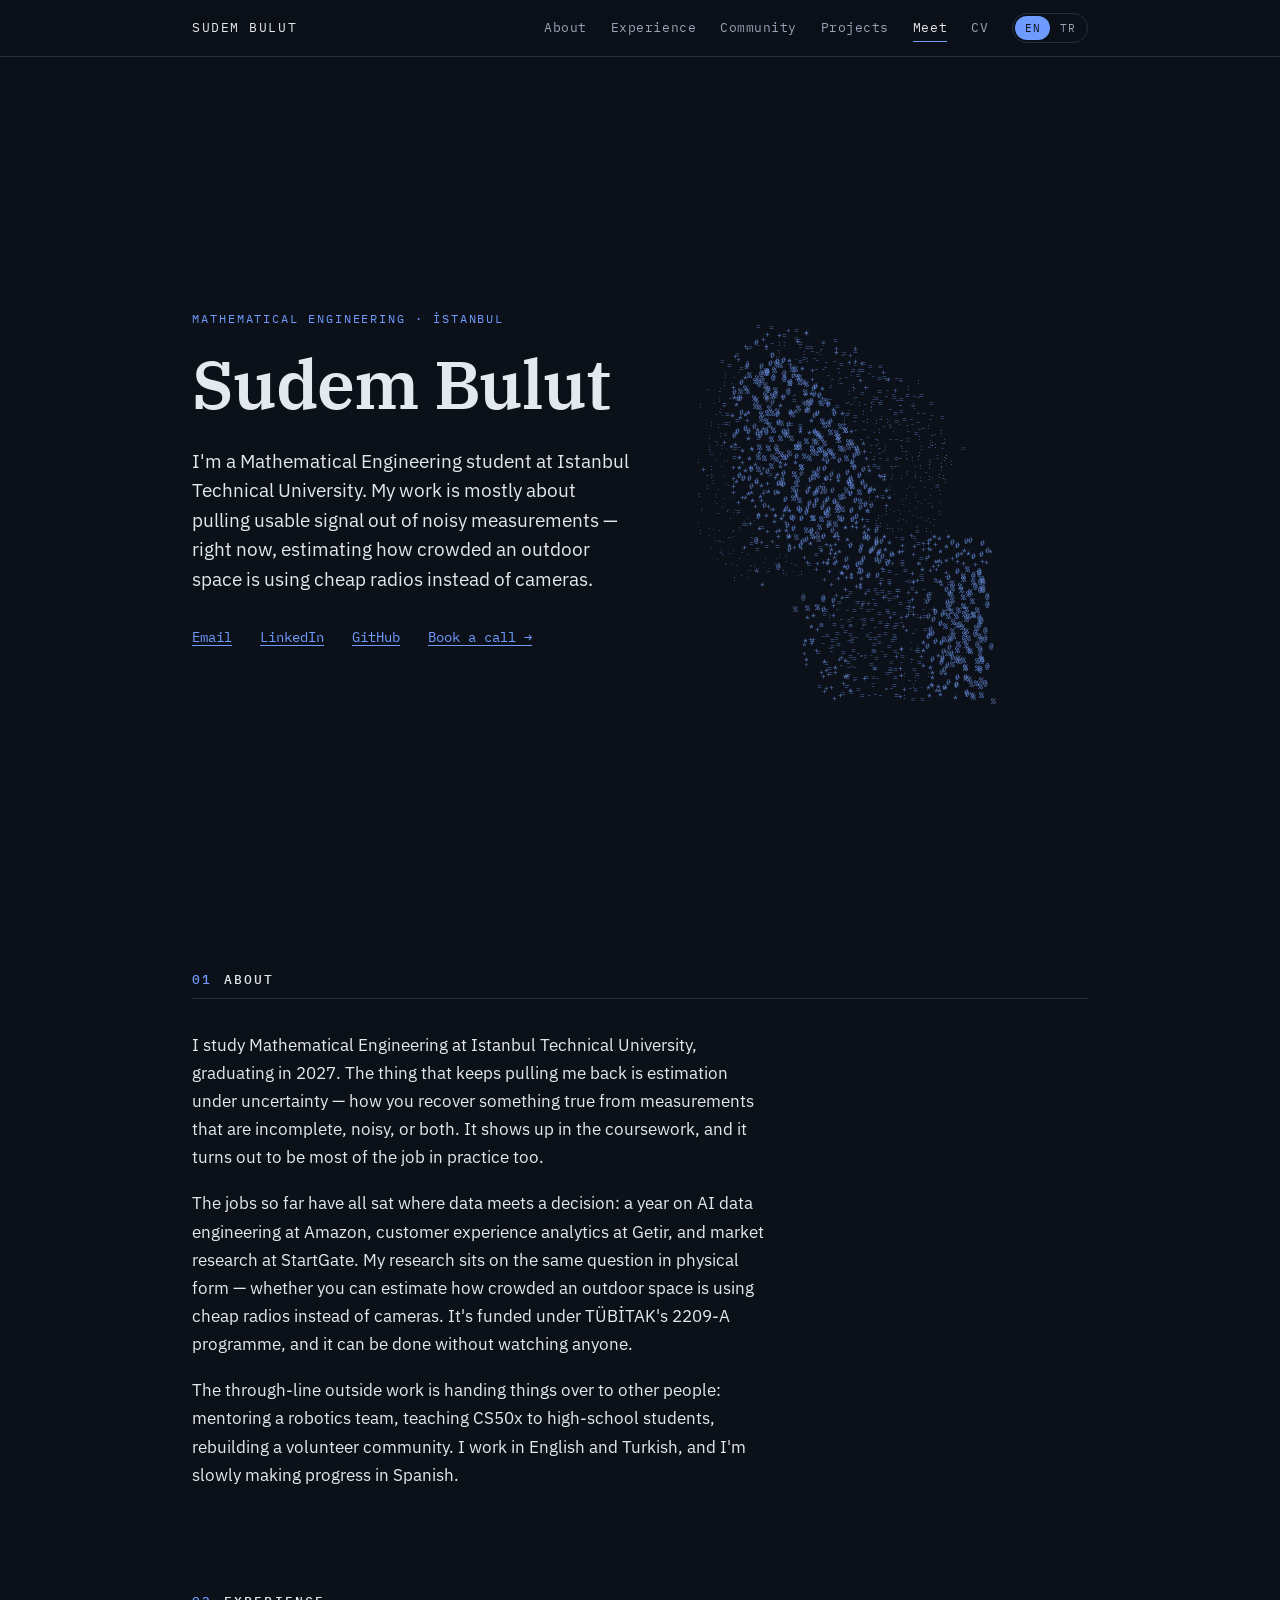
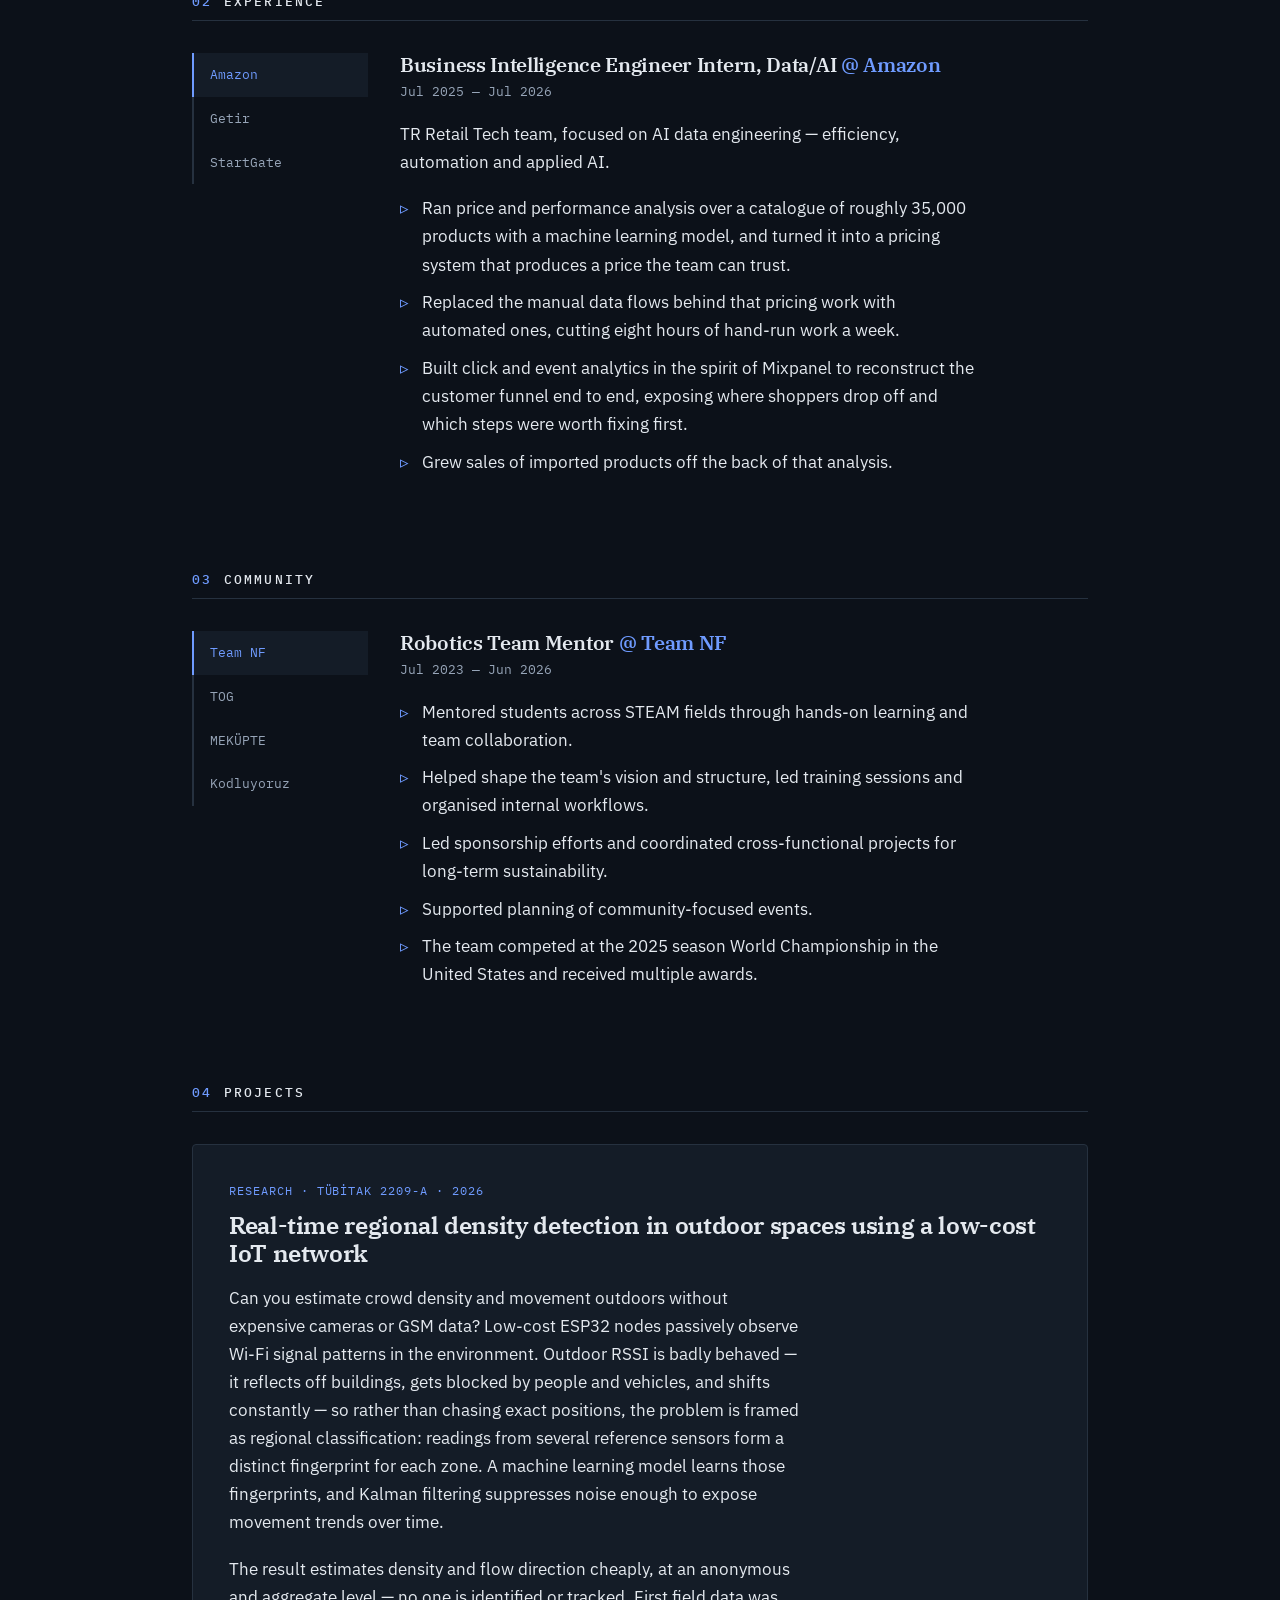
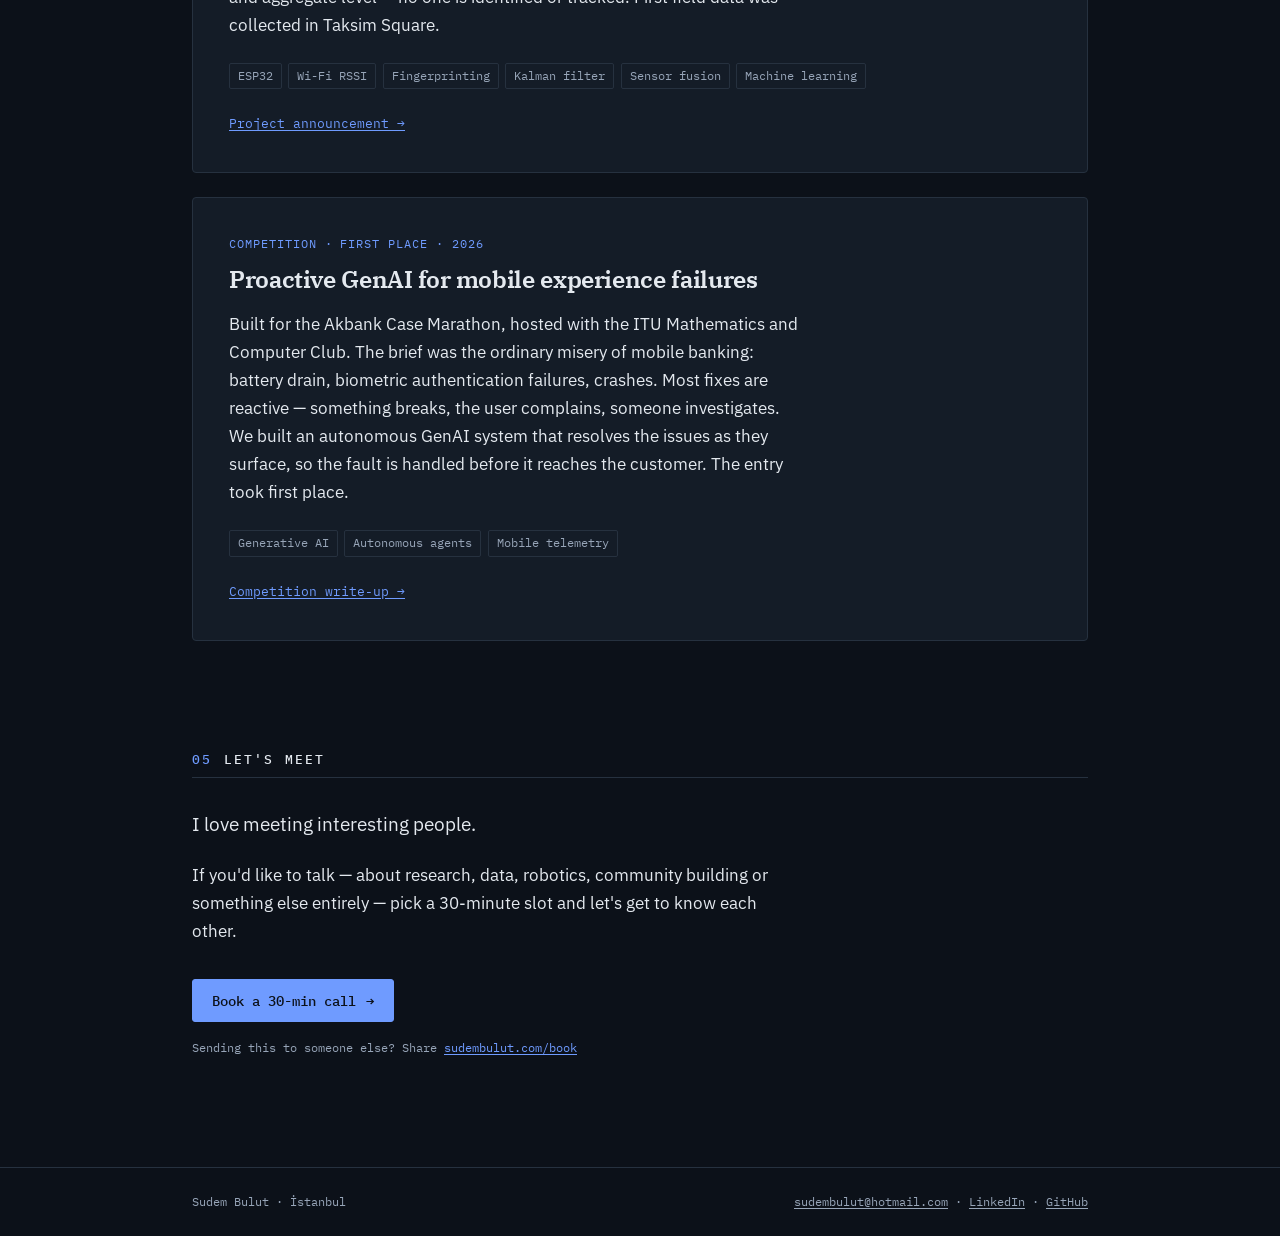
==== commit cc6c28f1: "Add search and sharing metadata Name-first title, canonical links, Open Graph and Twitter tags, and " ====
--- a/index.html
+++ b/index.html
@@ -3,8 +3,58 @@
 <head>
 <meta charset="utf-8">
 <meta name="viewport" content="width=device-width, initial-scale=1">
-<title>Sudem Bulut</title>
-<meta name="description" content="Sudem Bulut — Mathematical Engineering at Istanbul Technical University, researching low-cost sensing for outdoor crowd density.">
+<title>Sudem Bulut — Data &amp; AI Engineering · Istanbul Technical University</title>
+<meta name="description" content="Sudem Bulut — Mathematical Engineering at Istanbul Technical University. A year in AI data engineering at Amazon; now researching low-cost sensing for outdoor crowd density.">
+<link rel="canonical" href="https://sudembulut.com/">
+<meta property="og:type" content="profile">
+<meta property="og:site_name" content="Sudem Bulut">
+<meta property="og:title" content="Sudem Bulut">
+<meta property="og:description" content="Sudem Bulut — Mathematical Engineering at Istanbul Technical University. A year in AI data engineering at Amazon; now researching low-cost sensing for outdoor crowd density.">
+<meta property="og:url" content="https://sudembulut.com/">
+<meta property="og:image" content="https://sudembulut.com/assets/icon-512.png">
+<meta property="og:image:alt" content="ASCII portrait of Sudem Bulut">
+<meta property="og:locale" content="en_GB">
+<meta property="og:locale:alternate" content="tr_TR">
+<meta property="profile:first_name" content="Sudem">
+<meta property="profile:last_name" content="Bulut">
+<meta name="twitter:card" content="summary">
+<meta name="author" content="Sudem Bulut">
+<script type="application/ld+json">
+{
+  "@context": "https://schema.org",
+  "@type": "Person",
+  "@id": "https://sudembulut.com/#person",
+  "name": "Sudem Bulut",
+  "url": "https://sudembulut.com/",
+  "image": "https://sudembulut.com/assets/portrait.png",
+  "gender": "Female",
+  "jobTitle": "Mathematical Engineering student",
+  "description": "Mathematical Engineering student at Istanbul Technical University working on data and AI engineering, researching low-cost sensing for outdoor crowd density.",
+  "email": "mailto:sudembulut@hotmail.com",
+  "address": {
+    "@type": "PostalAddress",
+    "addressLocality": "Istanbul",
+    "addressCountry": "TR"
+  },
+  "alumniOf": {
+    "@type": "CollegeOrUniversity",
+    "name": "Istanbul Technical University",
+    "sameAs": "https://www.itu.edu.tr/"
+  },
+  "knowsAbout": [
+    "Data engineering",
+    "Machine learning",
+    "Retrieval-augmented generation",
+    "Signal processing",
+    "Estimation under uncertainty"
+  ],
+  "sameAs": [
+    "https://www.linkedin.com/in/sudembulut/",
+    "https://github.com/sudembulut",
+    "https://cal.com/sudembulut"
+  ]
+}
+</script>
 <meta name="theme-color" content="#0c1119">
 <link rel="preconnect" href="https://fonts.googleapis.com">
 <link rel="preconnect" href="https://fonts.gstatic.com" crossorigin>
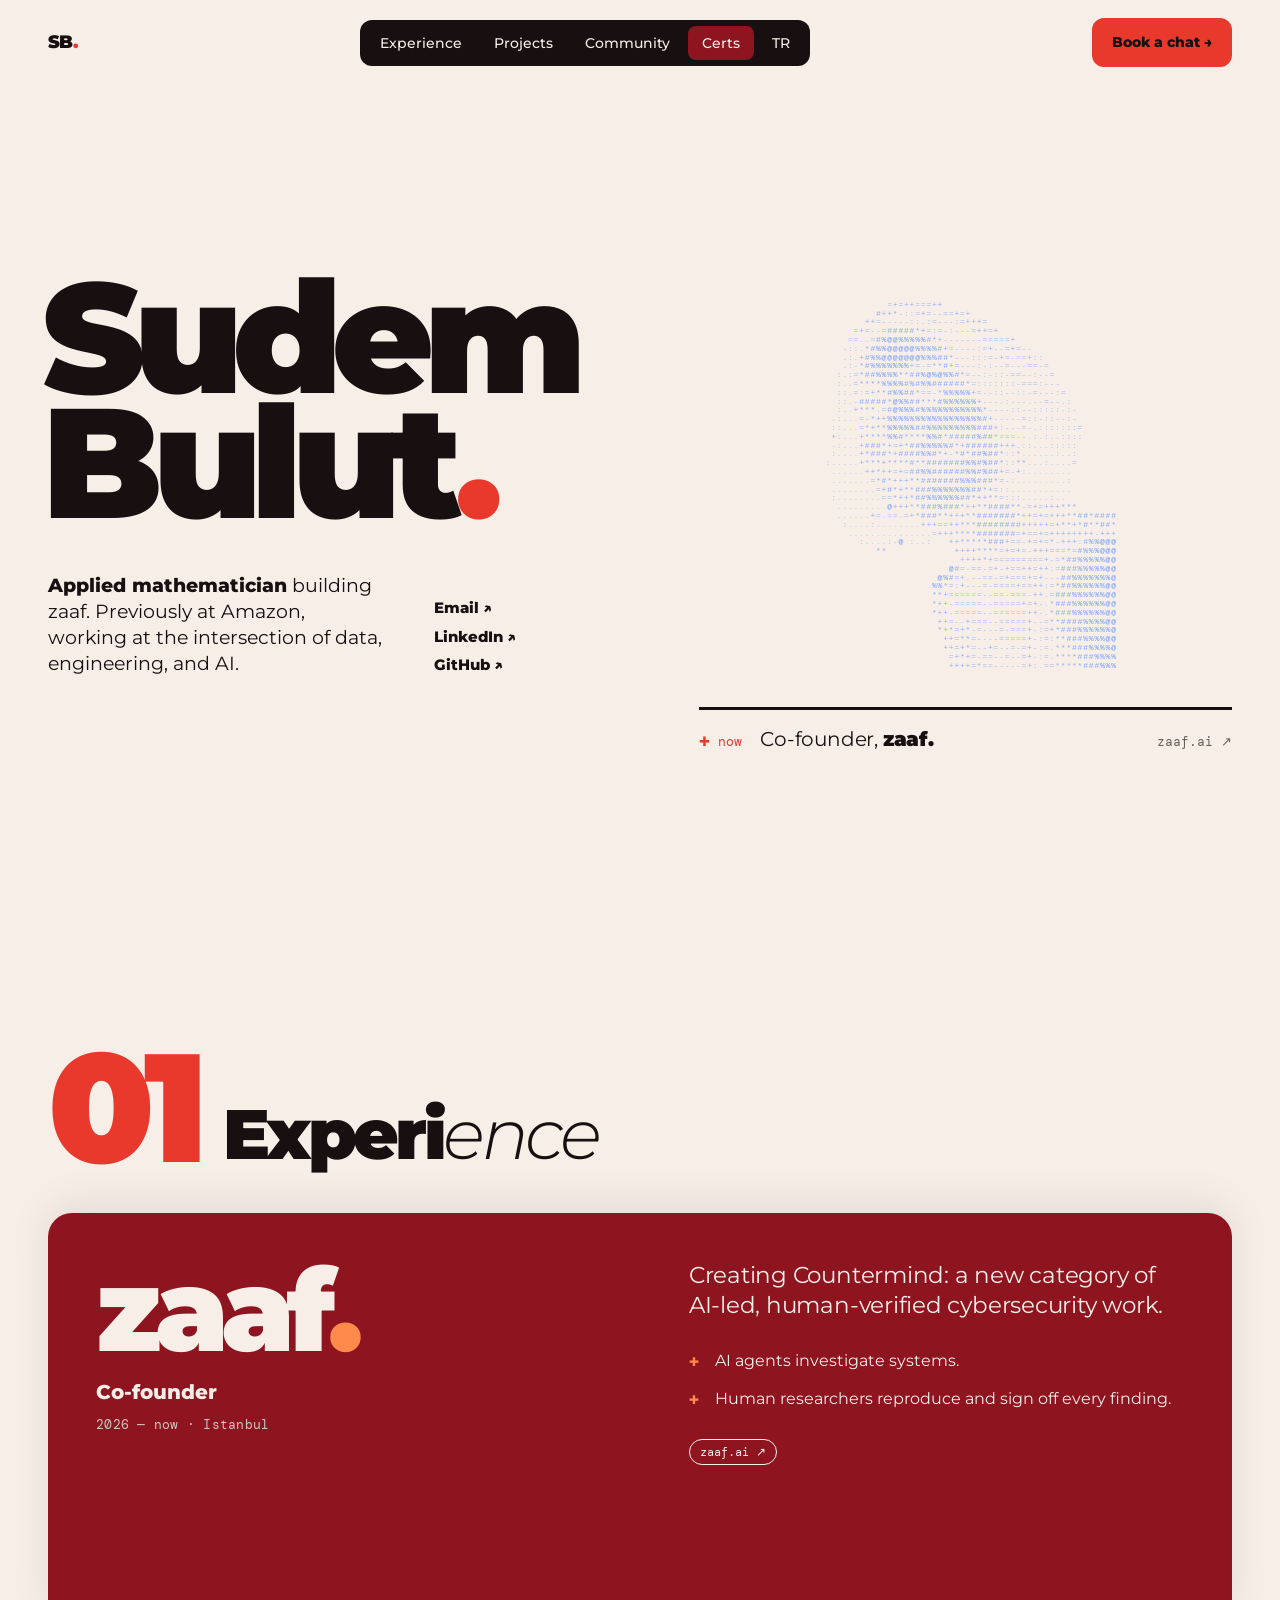
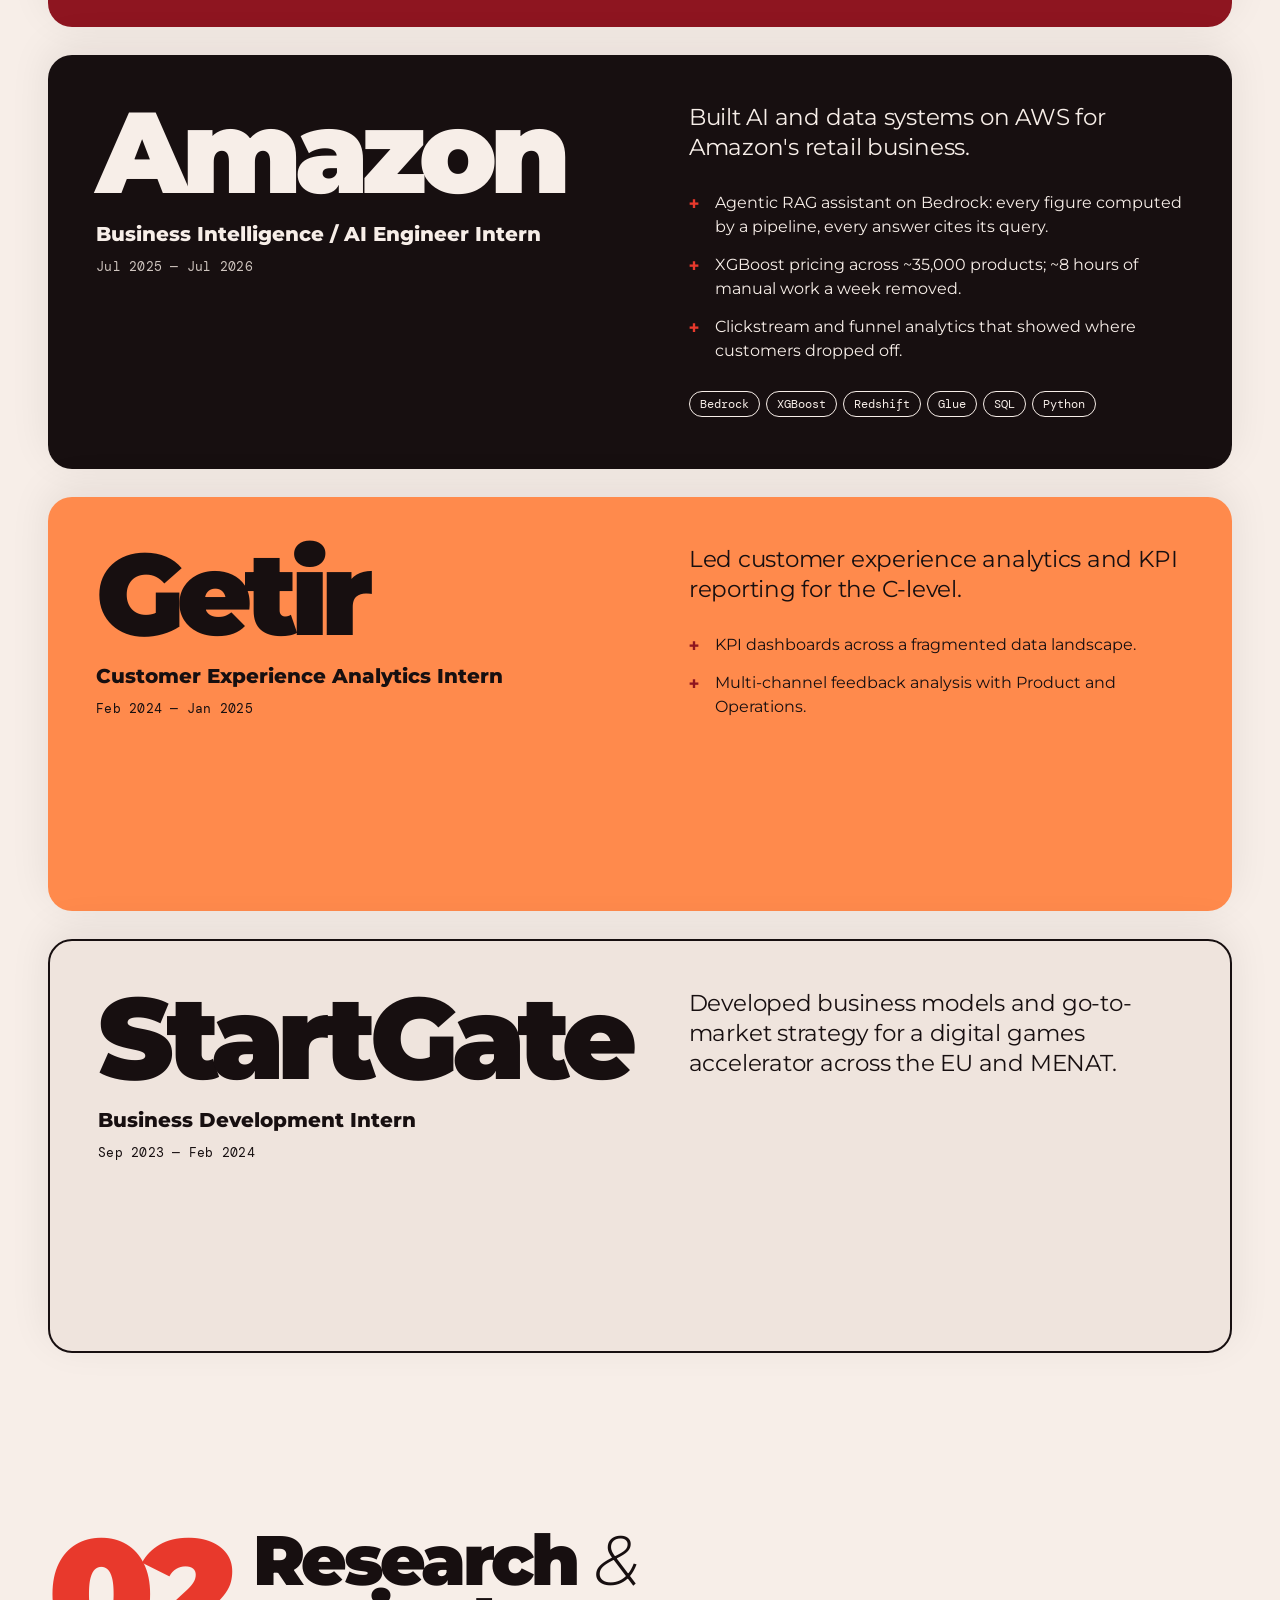
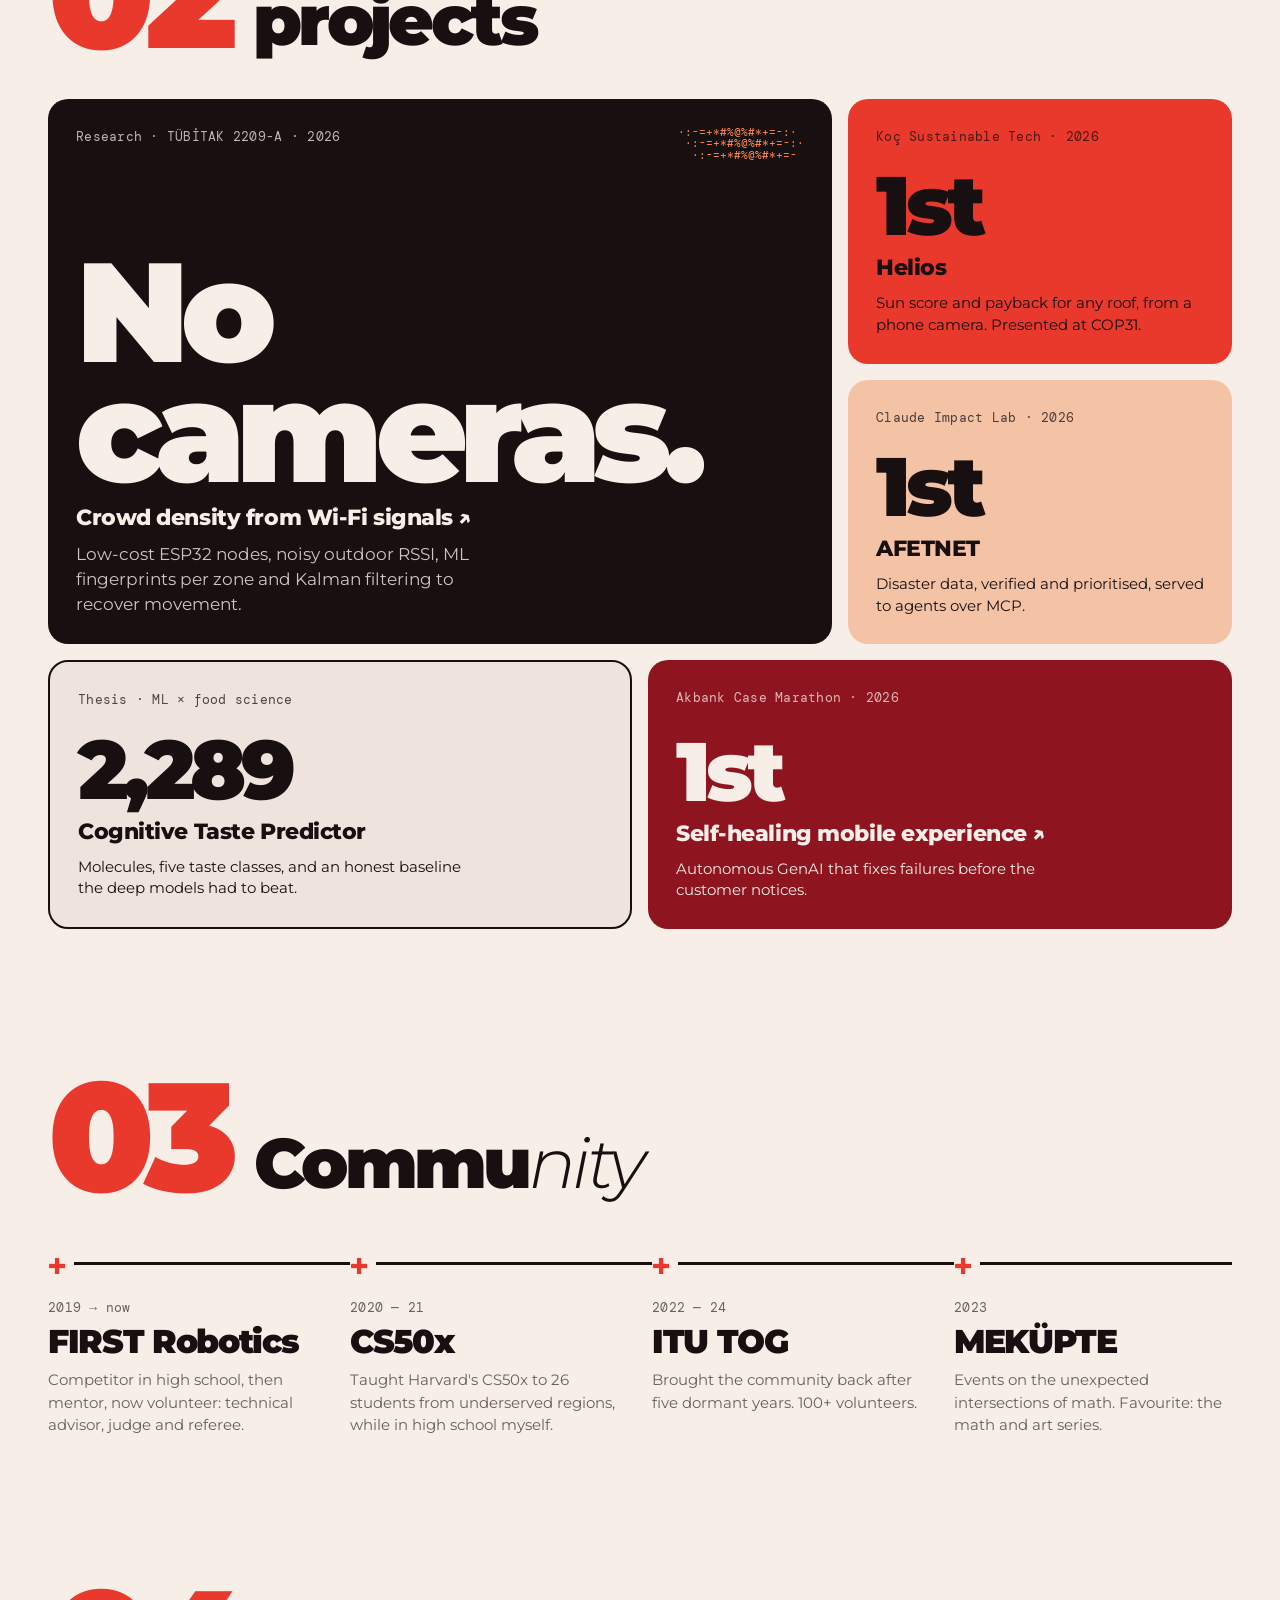
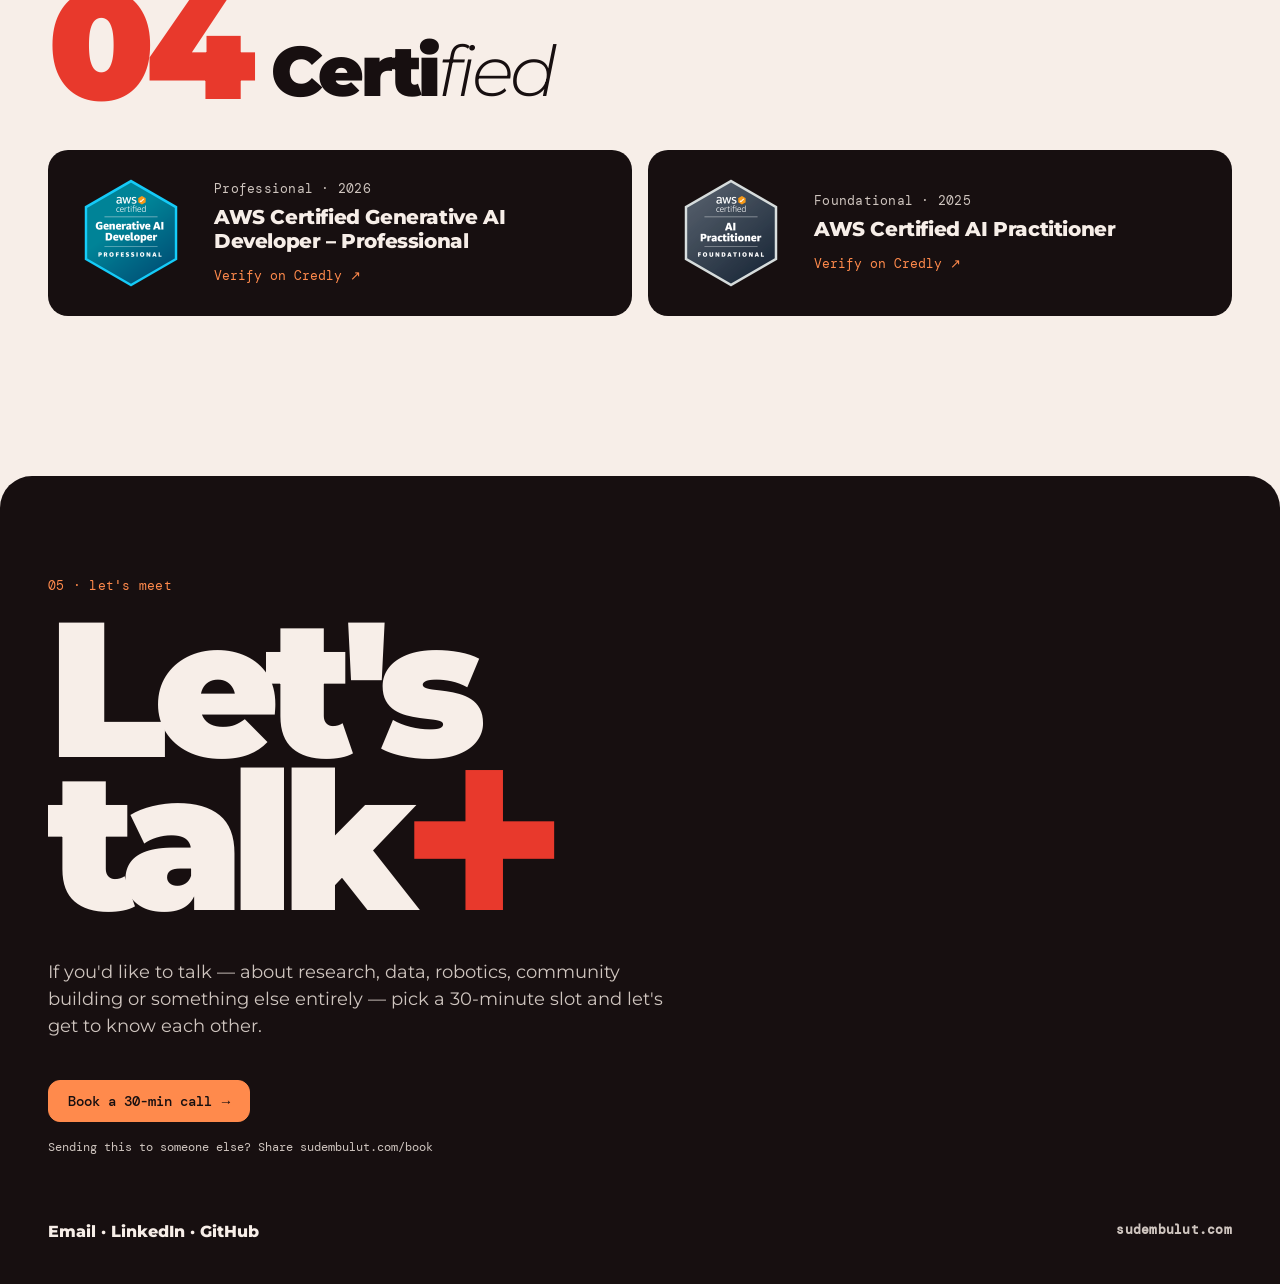
==== commit 341ce69b: "Rebuild the home page in the v3 bold editorial layout Co-Authored-By: Claude Opus 5.5 <noreply@anthr" ====
--- a/index.html
+++ b/index.html
@@ -3,13 +3,13 @@
 <head>
 <meta charset="utf-8">
 <meta name="viewport" content="width=device-width, initial-scale=1">
-<title>Sudem Bulut — Data &amp; AI Engineering · Istanbul Technical University</title>
-<meta name="description" content="Sudem Bulut — Mathematical Engineering at Istanbul Technical University. A year in AI data engineering at Amazon; now researching low-cost sensing for outdoor crowd density.">
+<title>Sudem Bulut — Co-founder of zaaf</title>
+<meta name="description" content="Sudem Bulut is an applied mathematician building zaaf. Previously at Amazon, working at the intersection of data, engineering, and AI.">
 <link rel="canonical" href="https://sudembulut.com/">
 <meta property="og:type" content="profile">
 <meta property="og:site_name" content="Sudem Bulut">
-<meta property="og:title" content="Sudem Bulut">
-<meta property="og:description" content="Sudem Bulut — Mathematical Engineering at Istanbul Technical University. A year in AI data engineering at Amazon; now researching low-cost sensing for outdoor crowd density.">
+<meta property="og:title" content="Sudem Bulut — Co-founder of zaaf">
+<meta property="og:description" content="Applied mathematician building zaaf. Previously at Amazon, working at the intersection of data, engineering, and AI.">
 <meta property="og:url" content="https://sudembulut.com/">
 <meta property="og:image" content="https://sudembulut.com/assets/icon-512.png">
 <meta property="og:image:alt" content="ASCII portrait of Sudem Bulut">
@@ -27,38 +27,20 @@
   "name": "Sudem Bulut",
   "url": "https://sudembulut.com/",
   "image": "https://sudembulut.com/assets/portrait.png",
-  "gender": "Female",
-  "jobTitle": "Mathematical Engineering student",
-  "description": "Mathematical Engineering student at Istanbul Technical University working on data and AI engineering, researching low-cost sensing for outdoor crowd density.",
+  "jobTitle": "Co-founder",
+  "worksFor": { "@type": "Organization", "name": "zaaf", "url": "https://zaaf.ai" },
+  "description": "Applied mathematician building zaaf. Previously at Amazon, working at the intersection of data, engineering, and AI.",
   "email": "mailto:sudembulut@hotmail.com",
-  "address": {
-    "@type": "PostalAddress",
-    "addressLocality": "Istanbul",
-    "addressCountry": "TR"
-  },
-  "alumniOf": {
-    "@type": "CollegeOrUniversity",
-    "name": "Istanbul Technical University",
-    "sameAs": "https://www.itu.edu.tr/"
-  },
-  "knowsAbout": [
-    "Data engineering",
-    "Machine learning",
-    "Retrieval-augmented generation",
-    "Signal processing",
-    "Estimation under uncertainty"
-  ],
-  "sameAs": [
-    "https://www.linkedin.com/in/sudembulut/",
-    "https://github.com/sudembulut",
-    "https://cal.com/sudembulut"
-  ]
+  "address": { "@type": "PostalAddress", "addressLocality": "Istanbul", "addressCountry": "TR" },
+  "alumniOf": { "@type": "CollegeOrUniversity", "name": "Istanbul Technical University", "sameAs": "https://www.itu.edu.tr/" },
+  "knowsAbout": ["Applied mathematics", "Machine learning", "Data engineering", "Retrieval-augmented generation", "Signal processing"],
+  "sameAs": ["https://www.linkedin.com/in/sudembulut/", "https://github.com/sudembulut", "https://cal.com/sudembulut"]
 }
 </script>
-<meta name="theme-color" content="#0c1119">
+<meta name="theme-color" content="#F7EEE8">
 <link rel="preconnect" href="https://fonts.googleapis.com">
 <link rel="preconnect" href="https://fonts.gstatic.com" crossorigin>
-<link href="https://fonts.googleapis.com/css2?family=IBM+Plex+Mono:wght@400;500&family=IBM+Plex+Sans:wght@400;500&family=IBM+Plex+Serif:wght@600&display=swap" rel="stylesheet">
+<link href="https://fonts.googleapis.com/css2?family=DM+Mono:wght@400;500&family=Montserrat:ital,wght@0,300;0,400;0,800;0,900;1,300&display=swap" rel="stylesheet">
 <link rel="icon" href="/favicon.ico" sizes="48x48">
 <link rel="icon" href="/assets/icon-192.png" type="image/png" sizes="192x192">
 <link rel="apple-touch-icon" href="/apple-touch-icon.png">
@@ -66,230 +48,225 @@
 </head>
 <body>
 
-<header class="site-header">
-  <div class="wrap">
-    <a class="brand" href="#intro">Sudem Bulut</a>
-    <nav class="nav" aria-label="Main" data-i18n-attr="aria-label:nav.label">
-      <a href="#about" data-i18n="nav.about">About</a>
-      <a href="#experience" data-i18n="nav.experience">Experience</a>
-      <a href="#community" data-i18n="nav.community">Community</a>
-      <a href="#projects" data-i18n="nav.projects">Projects</a>
-      <a href="#meet" data-i18n="nav.meet">Meet</a>
-      <a href="cv.html" data-i18n="nav.cv">CV</a>
-    </nav>
-    <div class="lang-toggle" role="group" aria-label="Language" data-i18n-attr="aria-label:lang.label">
+<a class="skip" href="#main" data-i18n="nav.skip">Skip to content</a>
+
+<header class="site-nav">
+  <a class="brand" href="#intro" aria-label="Sudem Bulut">SB<span class="x">.</span></a>
+  <nav class="pill" aria-label="Main" data-i18n-attr="aria-label:nav.label">
+    <a href="#experience" data-i18n="nav.experience">Experience</a>
+    <a href="#projects" data-i18n="nav.projects">Projects</a>
+    <a href="#community" data-i18n="nav.community">Community</a>
+    <a href="#certs" data-i18n="nav.certs">Certs</a>
+    <span class="lang-toggle" role="group" aria-label="Language" data-i18n-attr="aria-label:lang.label">
       <button type="button" data-lang="en" aria-pressed="true">EN</button>
       <button type="button" data-lang="tr" aria-pressed="false">TR</button>
+    </span>
+  </nav>
+  <a class="nav-cta" href="#meet" data-i18n="nav.cta">Book a chat →</a>
+</header>
+
+<main id="main">
+
+<section class="hero" id="intro">
+  <div class="hero-text">
+    <h1 class="hero-name">Sudem<br>Bulut<span class="x">.</span></h1>
+    <div class="hero-intro">
+      <p data-i18n="hero.lead"><b>Applied mathematician</b> building zaaf. Previously at Amazon, working at the intersection of data, engineering, and AI.</p>
+      <ul class="hero-links">
+        <li><a href="mailto:sudembulut@hotmail.com"><span data-i18n="link.email">Email</span> ↗</a></li>
+        <li><a href="https://www.linkedin.com/in/sudembulut/">LinkedIn ↗</a></li>
+        <li><a href="https://github.com/sudembulut">GitHub ↗</a></li>
+      </ul>
     </div>
   </div>
-</header>
-
-<main>
-  <div class="wrap">
-
-    <section class="intro" id="intro">
-      <div class="intro-text">
-        <p class="eyebrow" data-i18n="intro.eyebrow">Mathematical Engineering · İstanbul</p>
-        <h1>Sudem Bulut</h1>
-        <p class="lead" data-i18n="intro.lead">I'm a Mathematical Engineering student at Istanbul Technical University. My work is mostly about pulling usable signal out of noisy measurements — right now, estimating how crowded an outdoor space is using cheap radios instead of cameras.</p>
-        <ul class="links">
-          <li><a href="mailto:sudembulut@hotmail.com" data-i18n="intro.email">Email</a></li>
-          <li><a href="https://www.linkedin.com/in/sudembulut/">LinkedIn</a></li>
-          <li><a href="https://github.com/sudembulut">GitHub</a></li>
-          <li><a href="#meet" data-i18n="intro.book">Book a call →</a></li>
-        </ul>
-      </div>
-      <figure class="portrait">
-        <canvas id="portrait" data-src="assets/portrait.png" role="img" aria-label="ASCII portrait of Sudem Bulut" data-i18n-attr="aria-label:portrait.label"></canvas>
-        <noscript><img src="assets/portrait.png" alt="Portrait of Sudem Bulut" width="270" height="400"></noscript>
-      </figure>
-    </section>
-
-    <section class="section reveal" id="about">
-      <h2 class="section-head"><span>01</span> <b data-i18n="nav.about">About</b></h2>
-      <p data-i18n="about.p1">I study Mathematical Engineering at Istanbul Technical University, graduating in 2027. The thing that keeps pulling me back is estimation under uncertainty — how you recover something true from measurements that are incomplete, noisy, or both. It shows up in the coursework, and it turns out to be most of the job in practice too.</p>
-      <p data-i18n="about.p2">The jobs so far have all sat where data meets a decision: a year on AI data engineering at Amazon, customer experience analytics at Getir, and market research at StartGate. My research sits on the same question in physical form — whether you can estimate how crowded an outdoor space is using cheap radios instead of cameras. It's funded under TÜBİTAK's 2209-A programme, and it can be done without watching anyone.</p>
-      <p data-i18n="about.p3">The through-line outside work is handing things over to other people: mentoring a robotics team, teaching CS50x to high-school students, rebuilding a volunteer community. I work in English and Turkish, and I'm slowly making progress in Spanish.</p>
-    </section>
-
-    <section class="section reveal" id="experience">
-      <h2 class="section-head"><span>02</span> <b data-i18n="nav.experience">Experience</b></h2>
-      <div class="tabs" data-tabs>
-        <div class="tab-list" role="tablist" aria-label="Experience" data-i18n-attr="aria-label:nav.experience">
-          <button class="tab" role="tab" id="tab-amazon" aria-controls="panel-amazon" aria-selected="true">Amazon</button>
-          <button class="tab" role="tab" id="tab-getir" aria-controls="panel-getir" aria-selected="false">Getir</button>
-          <button class="tab" role="tab" id="tab-startgate" aria-controls="panel-startgate" aria-selected="false">StartGate</button>
+  <figure class="hero-portrait">
+    <canvas id="portrait" data-src="assets/portrait.png" role="img" aria-label="ASCII portrait of Sudem Bulut" data-i18n-attr="aria-label:portrait.label"></canvas>
+    <noscript><img src="assets/portrait.png" alt="Portrait of Sudem Bulut" width="270" height="400"></noscript>
+    <figcaption class="cap"><span class="cap-k">✚ <span data-i18n="cap.now">now</span></span><span class="cap-v" data-i18n="cap.role">Co-founder, <b>zaaf.</b></span><a href="https://zaaf.ai">zaaf.ai ↗</a></figcaption>
+  </figure>
+</section>
+
+<section class="sec" id="experience">
+  <h2 class="sec-head"><span class="n" aria-hidden="true">01</span><span data-i18n="exp.head">Experi<i>ence</i></span></h2>
+  <div class="stack">
+    <article class="xp xp-zaaf">
+      <div>
+        <h3 class="co">zaaf<span class="dot">.</span></h3>
+        <p class="role" data-i18n="exp.zaaf.role">Co-founder</p>
+        <p class="meta" data-i18n="exp.zaaf.when">2026 — now · Istanbul</p>
+      </div>
+      <div>
+        <p class="sum" data-i18n="exp.zaaf.sum">Creating Countermind: a new category of AI-led, human-verified cybersecurity work.</p>
+        <ul class="plus" data-i18n="exp.zaaf.list"><li>AI agents investigate systems.</li><li>Human researchers reproduce and sign off every finding.</li></ul>
+        <ul class="chips"><li><a href="https://zaaf.ai">zaaf.ai ↗</a></li></ul>
+      </div>
+    </article>
+    <article class="xp xp-amazon">
+      <div>
+        <h3 class="co">Amazon</h3>
+        <p class="role" data-i18n="exp.amazon.role">Business Intelligence / AI Engineer Intern</p>
+        <p class="meta" data-i18n="exp.amazon.when">Jul 2025 — Jul 2026</p>
+      </div>
+      <div>
+        <p class="sum" data-i18n="exp.amazon.sum">Built AI and data systems on AWS for Amazon's retail business.</p>
+        <ul class="plus" data-i18n="exp.amazon.list"><li>Agentic RAG assistant on Bedrock: every figure computed by a pipeline, every answer cites its query.</li><li>XGBoost pricing across ~35,000 products; ~8 hours of manual work a week removed.</li><li>Clickstream and funnel analytics that showed where customers dropped off.</li></ul>
+        <ul class="chips"><li>Bedrock</li><li>XGBoost</li><li>Redshift</li><li>Glue</li><li>SQL</li><li>Python</li></ul>
+      </div>
+    </article>
+    <article class="xp xp-getir">
+      <div>
+        <h3 class="co">Getir</h3>
+        <p class="role" data-i18n="exp.getir.role">Customer Experience Analytics Intern</p>
+        <p class="meta" data-i18n="exp.getir.when">Feb 2024 — Jan 2025</p>
+      </div>
+      <div>
+        <p class="sum" data-i18n="exp.getir.sum">Led customer experience analytics and KPI reporting for the C-level.</p>
+        <ul class="plus" data-i18n="exp.getir.list"><li>KPI dashboards across a fragmented data landscape.</li><li>Multi-channel feedback analysis with Product and Operations.</li></ul>
+      </div>
+    </article>
+    <article class="xp xp-startgate">
+      <div>
+        <h3 class="co">StartGate</h3>
+        <p class="role" data-i18n="exp.startgate.role">Business Development Intern</p>
+        <p class="meta" data-i18n="exp.startgate.when">Sep 2023 — Feb 2024</p>
+      </div>
+      <div>
+        <p class="sum" data-i18n="exp.startgate.sum">Developed business models and go-to-market strategy for a digital games accelerator across the EU and MENAT.</p>
+      </div>
+    </article>
+  </div>
+</section>
+
+<section class="sec" id="projects">
+  <h2 class="sec-head"><span class="n" aria-hidden="true">02</span><span data-i18n="proj.head">Research <i>&amp;</i><br>projects</span></h2>
+  <div class="bento">
+    <article class="tile t-crowd">
+      <pre class="wave" aria-hidden="true">·:-=+*#%@%#*+=-:·
+ ·:-=+*#%@%#*+=-:·
+  ·:-=+*#%@%#*+=-</pre>
+      <p class="meta" data-i18n="proj.crowd.meta">Research · TÜBİTAK 2209-A · 2026</p>
+      <div>
+        <p class="k" data-i18n="proj.crowd.k">No<br>cameras.</p>
+        <h3><a class="tile-link" href="https://www.linkedin.com/feed/update/urn:li:activity:7463634606794268672/"><span data-i18n="proj.crowd.title">Crowd density from Wi-Fi signals</span> ↗</a></h3>
+        <p data-i18n="proj.crowd.text">Low-cost ESP32 nodes, noisy outdoor RSSI, ML fingerprints per zone and Kalman filtering to recover movement.</p>
+      </div>
+    </article>
+    <article class="tile t-helios">
+      <p class="meta">Koç Sustainable Tech · 2026</p>
+      <div>
+        <p class="k" data-i18n="proj.first">1st</p>
+        <h3>Helios</h3>
+        <p data-i18n="proj.helios.text">Sun score and payback for any roof, from a phone camera. Presented at COP31.</p>
+      </div>
+    </article>
+    <article class="tile t-afetnet">
+      <p class="meta">Claude Impact Lab · 2026</p>
+      <div>
+        <p class="k" data-i18n="proj.first">1st</p>
+        <h3>AFETNET</h3>
+        <p data-i18n="proj.afetnet.text">Disaster data, verified and prioritised, served to agents over MCP.</p>
+      </div>
+    </article>
+    <article class="tile t-taste">
+      <p class="meta" data-i18n="proj.taste.meta">Thesis · ML × food science</p>
+      <div>
+        <p class="k" data-i18n="proj.taste.k">2,289</p>
+        <h3>Cognitive Taste Predictor</h3>
+        <p data-i18n="proj.taste.text">Molecules, five taste classes, and an honest baseline the deep models had to beat.</p>
+      </div>
+    </article>
+    <article class="tile t-akbank">
+      <p class="meta">Akbank Case Marathon · 2026</p>
+      <div>
+        <p class="k" data-i18n="proj.first">1st</p>
+        <h3><a class="tile-link" href="https://www.linkedin.com/feed/update/urn:li:activity:7407645882562768897/"><span data-i18n="proj.akbank.title">Self-healing mobile experience</span> ↗</a></h3>
+        <p data-i18n="proj.akbank.text">Autonomous GenAI that fixes failures before the customer notices.</p>
+      </div>
+    </article>
+  </div>
+</section>
+
+<section class="sec" id="community">
+  <h2 class="sec-head"><span class="n" aria-hidden="true">03</span><span data-i18n="com.head">Commu<i>nity</i></span></h2>
+  <ol class="timeline">
+    <li><p class="meta" data-i18n="com.first.when">2019 → now</p><h3>FIRST Robotics</h3><p data-i18n="com.first.text">Competitor in high school, then mentor, now volunteer: technical advisor, judge and referee.</p></li>
+    <li><p class="meta">2020 — 21</p><h3>CS50x</h3><p data-i18n="com.cs50.text">Taught Harvard's CS50x to 26 students from underserved regions, while in high school myself.</p></li>
+    <li><p class="meta">2022 — 24</p><h3>ITU TOG</h3><p data-i18n="com.tog.text">Brought the community back after five dormant years. 100+ volunteers.</p></li>
+    <li><p class="meta">2023</p><h3>MEKÜPTE</h3><p data-i18n="com.mekupte.text">Events on the unexpected intersections of math. Favourite: the math and art series.</p></li>
+  </ol>
+</section>
+
+<section class="sec" id="certs">
+  <h2 class="sec-head"><span class="n" aria-hidden="true">04</span><span data-i18n="certs.head">Certi<i>fied</i></span></h2>
+  <div class="certs">
+    <article class="cert">
+      <img src="assets/badges/aws-genai-developer-pro.png" width="110" height="110" alt="AWS Certified Generative AI Developer – Professional badge" data-i18n-attr="alt:certs.pro.alt">
+      <div>
+        <p class="meta" data-i18n="certs.pro.meta">Professional · 2026</p>
+        <h3>AWS Certified Generative AI Developer – Professional</h3>
+        <a href="https://www.credly.com/badges/ee24443d-67b5-448b-8a80-602a66a15393/public_url" data-i18n="certs.verify">Verify on Credly ↗</a>
+      </div>
+    </article>
+    <article class="cert">
+      <img src="assets/badges/aws-ai-practitioner.png" width="110" height="110" alt="AWS Certified AI Practitioner badge" data-i18n-attr="alt:certs.prac.alt">
+      <div>
+        <p class="meta" data-i18n="certs.prac.meta">Foundational · 2025</p>
+        <h3>AWS Certified AI Practitioner</h3>
+        <a href="https://www.credly.com/badges/94af588d-da3a-4294-8a9e-370edfc91595" data-i18n="certs.verify">Verify on Credly ↗</a>
+      </div>
+    </article>
+  </div>
+</section>
+
+</main>
+
+<footer class="site-footer on-dark" id="meet">
+  <p class="meta meta-kor" data-i18n="meet.label">05 · let's meet</p>
+  <h2 class="talk" data-i18n="meet.head">Let's<br>talk<span class="x">✚</span></h2>
+  <p class="meet-text" data-i18n="meet.text">If you'd like to talk — about research, data, robotics, community building or something else entirely — pick a 30-minute slot and let's get to know each other.</p>
+
+  <div class="booking" id="booking" data-cal-user="sudembulut" data-cal-event="30min" data-email="sudembulut@hotmail.com" data-channel="video">
+    <button class="button button-solid bk-toggle" type="button" aria-expanded="false" aria-controls="bk-panel"><span data-i18n="bk.toggle">Book a 30-min call</span> <span aria-hidden="true">→</span></button>
+    <p class="bk-share" data-i18n="bk.share">Sending this to someone else? Share <a href="book.html">sudembulut.com/book</a></p>
+    <div class="bk-panel" id="bk-panel" hidden>
+      <div class="bk-channel" role="group" aria-label="How would you like to talk?" data-i18n-attr="aria-label:bk.how">
+        <span data-i18n="bk.how">How would you like to talk?</span>
+        <button type="button" data-channel="video" aria-pressed="true" data-i18n="bk.video">Video call</button>
+        <button type="button" data-channel="email" aria-pressed="false" data-i18n="bk.byEmail">By email</button>
+      </div>
+      <div class="bk-video">
+        <div class="bk-cal">
+          <div class="bk-head">
+            <button type="button" class="bk-nav bk-prev" aria-label="Previous month">←</button>
+            <div class="bk-month" aria-live="polite"></div>
+            <button type="button" class="bk-nav bk-next" aria-label="Next month">→</button>
+          </div>
+          <div class="bk-dow" aria-hidden="true"></div>
+          <div class="bk-days"></div>
+          <p class="bk-tz"></p>
         </div>
-
-        <div class="tab-panel" role="tabpanel" id="panel-amazon" aria-labelledby="tab-amazon" tabindex="0">
-          <h3><span data-i18n="exp.amazon.role">Business Intelligence Engineer Intern, Data/AI</span> <span class="at">@ Amazon</span></h3>
-          <p class="when" data-i18n="exp.amazon.when">Jul 2025 — Jul 2026</p>
-          <p data-i18n="exp.amazon.intro">TR Retail Tech team, focused on AI data engineering — efficiency, automation and applied AI.</p>
-          <ul data-i18n="exp.amazon.list">
-            <li>Ran price and performance analysis over a catalogue of roughly 35,000 products with a machine learning model, and turned it into a pricing system that produces a price the team can trust.</li>
-            <li>Replaced the manual data flows behind that pricing work with automated ones, cutting eight hours of hand-run work a week.</li>
-            <li>Built click and event analytics in the spirit of Mixpanel to reconstruct the customer funnel end to end, exposing where shoppers drop off and which steps were worth fixing first.</li>
-            <li>Grew sales of imported products off the back of that analysis.</li>
-          </ul>
+        <div class="bk-side">
+          <div class="bk-times" aria-live="polite"></div>
+          <form class="bk-form">
+            <p class="bk-summary"></p>
+            <label><span data-i18n="bk.name">Name</span><input name="name" required autocomplete="name"></label>
+            <label><span data-i18n="bk.email">Email</span><input name="email" type="email" required autocomplete="email"></label>
+            <label><span data-i18n="bk.notes">What would you like to talk about? <em>(optional)</em></span><textarea name="notes" rows="3"></textarea></label>
+            <button type="submit" class="button button-solid" data-i18n="bk.submit">Book this time</button>
+          </form>
         </div>
-
-        <div class="tab-panel" role="tabpanel" id="panel-getir" aria-labelledby="tab-getir" tabindex="0">
-          <h3><span data-i18n="exp.getir.role">Customer Experience Analytics Intern</span> <span class="at">@ Getir</span></h3>
-          <p class="when" data-i18n="exp.getir.when">Feb 2024 — Jan 2025</p>
-          <ul data-i18n="exp.getir.list">
-            <li>Led reporting of customer experience metrics to C-level executives, delivering insights behind strategic decisions.</li>
-            <li>Built and maintained dashboards tracking KPIs and customer feedback across channels.</li>
-            <li>Worked with cross-functional teams on data-driven improvements to the customer journey.</li>
-          </ul>
-        </div>
-
-        <div class="tab-panel" role="tabpanel" id="panel-startgate" aria-labelledby="tab-startgate" tabindex="0">
-          <h3><span data-i18n="exp.startgate.role">Business Development Intern</span> <span class="at">@ StartGate</span></h3>
-          <p class="when" data-i18n="exp.startgate.when">Sep 2023 — Feb 2024</p>
-          <ul data-i18n="exp.startgate.list">
-            <li>Worked at a digital game entrepreneurship centre serving the EU and MENAT region as both accelerator and incubator.</li>
-            <li>Conducted market research and analysis, delivering findings as clear, data-driven reports.</li>
-          </ul>
-        </div>
-      </div>
-    </section>
-
-    <section class="section reveal" id="community">
-      <h2 class="section-head"><span>03</span> <b data-i18n="nav.community">Community</b></h2>
-      <div class="tabs" data-tabs>
-        <div class="tab-list" role="tablist" aria-label="Community" data-i18n-attr="aria-label:nav.community">
-          <button class="tab" role="tab" id="tab-teamnf" aria-controls="panel-teamnf" aria-selected="true">Team NF</button>
-          <button class="tab" role="tab" id="tab-tog" aria-controls="panel-tog" aria-selected="false">TOG</button>
-          <button class="tab" role="tab" id="tab-mekupte" aria-controls="panel-mekupte" aria-selected="false">MEKÜPTE</button>
-          <button class="tab" role="tab" id="tab-kodluyoruz" aria-controls="panel-kodluyoruz" aria-selected="false">Kodluyoruz</button>
-        </div>
-
-        <div class="tab-panel" role="tabpanel" id="panel-teamnf" aria-labelledby="tab-teamnf" tabindex="0">
-          <h3><span data-i18n="com.teamnf.role">Robotics Team Mentor</span> <span class="at">@ Team NF</span></h3>
-          <p class="when" data-i18n="com.teamnf.when">Jul 2023 — Jun 2026</p>
-          <ul data-i18n="com.teamnf.list">
-            <li>Mentored students across STEAM fields through hands-on learning and team collaboration.</li>
-            <li>Helped shape the team's vision and structure, led training sessions and organised internal workflows.</li>
-            <li>Led sponsorship efforts and coordinated cross-functional projects for long-term sustainability.</li>
-            <li>Supported planning of community-focused events.</li>
-            <li>The team competed at the 2025 season World Championship in the United States and received multiple awards.</li>
-          </ul>
-        </div>
-
-        <div class="tab-panel" role="tabpanel" id="panel-tog" aria-labelledby="tab-tog" tabindex="0">
-          <h3><span data-i18n="com.tog.role">Community Coordinator, ITU chapter</span> <span class="at">@ Toplum Gönüllüleri Vakfı</span></h3>
-          <p class="when" data-i18n="com.tog.when">Dec 2022 — Aug 2024</p>
-          <ul data-i18n="com.tog.list">
-            <li>Rebuilt and led the ITU TOG community after a five-year break, forming an active volunteer network of over 100 members.</li>
-            <li>Planned and coordinated events to drive student engagement and social responsibility.</li>
-            <li>Managed a team of volunteers.</li>
-          </ul>
-        </div>
-
-        <div class="tab-panel" role="tabpanel" id="panel-mekupte" aria-labelledby="tab-mekupte" tabindex="0">
-          <h3><span data-i18n="com.mekupte.role">Organization Scrum Team Developer</span> <span class="at">@ MEKÜPTE</span></h3>
-          <p class="when" data-i18n="com.mekupte.when">May 2023 — Oct 2023</p>
-          <p data-i18n="com.mekupte.text">Ran research, content and community events for the Mathematics and Mathematics Engineering Society, promoting mathematics, science and technology within Scrum practice.</p>
-        </div>
-
-        <div class="tab-panel" role="tabpanel" id="panel-kodluyoruz" aria-labelledby="tab-kodluyoruz" tabindex="0">
-          <h3><span data-i18n="com.kodluyoruz.role">CS50x Fellow</span> <span class="at">@ Kodluyoruz</span></h3>
-          <p class="when" data-i18n="com.kodluyoruz.when">Nov 2020 — Sep 2021</p>
-          <ul data-i18n="com.kodluyoruz.list">
-            <li>Guided 26 high-school students from cities across Anatolia through Harvard's CS50x computer science course.</li>
-            <li>Wrote weekly games, quizzes and presentations, sustaining an interactive online classroom through the pandemic.</li>
-          </ul>
-        </div>
-      </div>
-    </section>
-
-    <section class="section reveal" id="projects">
-      <h2 class="section-head"><span>04</span> <b data-i18n="nav.projects">Projects</b></h2>
-
-      <article class="card">
-        <p class="card-meta" data-i18n="proj.crowd.meta">Research · TÜBİTAK 2209-A · 2026</p>
-        <h3 data-i18n="proj.crowd.title">Real-time regional density detection in outdoor spaces using a low-cost IoT network</h3>
-        <p data-i18n="proj.crowd.p1">Can you estimate crowd density and movement outdoors without expensive cameras or GSM data? Low-cost ESP32 nodes passively observe Wi-Fi signal patterns in the environment. Outdoor RSSI is badly behaved — it reflects off buildings, gets blocked by people and vehicles, and shifts constantly — so rather than chasing exact positions, the problem is framed as regional classification: readings from several reference sensors form a distinct fingerprint for each zone. A machine learning model learns those fingerprints, and Kalman filtering suppresses noise enough to expose movement trends over time.</p>
-        <p data-i18n="proj.crowd.p2">The result estimates density and flow direction cheaply, at an anonymous and aggregate level — no one is identified or tracked. First field data was collected in Taksim Square.</p>
-        <ul class="tags">
-          <li>ESP32</li>
-          <li>Wi-Fi RSSI</li>
-          <li>Fingerprinting</li>
-          <li data-i18n="proj.tag.kalman">Kalman filter</li>
-          <li data-i18n="proj.tag.fusion">Sensor fusion</li>
-          <li data-i18n="proj.tag.ml">Machine learning</li>
-        </ul>
-        <a class="card-link" href="https://www.linkedin.com/feed/update/urn:li:activity:7463634606794268672/" data-i18n="proj.crowd.link">Project announcement →</a>
-      </article>
-
-      <article class="card">
-        <p class="card-meta" data-i18n="proj.akbank.meta">Competition · First place · 2026</p>
-        <h3 data-i18n="proj.akbank.title">Proactive GenAI for mobile experience failures</h3>
-        <p data-i18n="proj.akbank.p1">Built for the Akbank Case Marathon, hosted with the ITU Mathematics and Computer Club. The brief was the ordinary misery of mobile banking: battery drain, biometric authentication failures, crashes. Most fixes are reactive — something breaks, the user complains, someone investigates. We built an autonomous GenAI system that resolves the issues as they surface, so the fault is handled before it reaches the customer. The entry took first place.</p>
-        <ul class="tags">
-          <li>Generative AI</li>
-          <li data-i18n="proj.tag.agents">Autonomous agents</li>
-          <li data-i18n="proj.tag.telemetry">Mobile telemetry</li>
-        </ul>
-        <a class="card-link" href="https://www.linkedin.com/feed/update/urn:li:activity:7407645882562768897/" data-i18n="proj.akbank.link">Competition write-up →</a>
-      </article>
-    </section>
-
-    <section class="section reveal" id="meet">
-      <h2 class="section-head"><span>05</span> <b data-i18n="meet.head">Let's meet</b></h2>
-      <p class="lead" data-i18n="meet.lead">I love meeting interesting people.</p>
-      <p data-i18n="meet.text">If you'd like to talk — about research, data, robotics, community building or something else entirely — pick a 30-minute slot and let's get to know each other.</p>
-
-      <div class="booking" id="booking" data-cal-user="sudembulut" data-cal-event="30min" data-email="sudembulut@hotmail.com" data-channel="video">
-        <button class="button button-solid bk-toggle" type="button" aria-expanded="false" aria-controls="bk-panel"><span data-i18n="bk.toggle">Book a 30-min call</span> <span aria-hidden="true">→</span></button>
-        <p class="bk-share" data-i18n="bk.share">Sending this to someone else? Share <a href="book.html">sudembulut.com/book</a></p>
-        <div class="bk-panel" id="bk-panel" hidden>
-          <div class="bk-channel" role="group" aria-label="How would you like to talk?" data-i18n-attr="aria-label:bk.how">
-            <span data-i18n="bk.how">How would you like to talk?</span>
-            <button type="button" data-channel="video" aria-pressed="true" data-i18n="bk.video">Video call</button>
-            <button type="button" data-channel="email" aria-pressed="false" data-i18n="bk.byEmail">By email</button>
-          </div>
-
-          <div class="bk-video">
-            <div class="bk-cal">
-              <div class="bk-head">
-                <button type="button" class="bk-nav bk-prev" aria-label="Previous month">←</button>
-                <div class="bk-month" aria-live="polite"></div>
-                <button type="button" class="bk-nav bk-next" aria-label="Next month">→</button>
-              </div>
-              <div class="bk-dow" aria-hidden="true"></div>
-              <div class="bk-days"></div>
-              <p class="bk-tz"></p>
-            </div>
-            <div class="bk-side">
-              <div class="bk-times" aria-live="polite"></div>
-              <form class="bk-form">
-                <p class="bk-summary"></p>
-                <label><span data-i18n="bk.name">Name</span><input name="name" required autocomplete="name"></label>
-                <label><span data-i18n="bk.email">Email</span><input name="email" type="email" required autocomplete="email"></label>
-                <label><span data-i18n="bk.notes">What would you like to talk about? <em>(optional)</em></span><textarea name="notes" rows="3"></textarea></label>
-                <button type="submit" class="button button-solid" data-i18n="bk.submit">Book this time</button>
-              </form>
-            </div>
-          </div>
-
-          <div class="bk-mail">
-            <p data-i18n="bk.mailText">Prefer writing? Tell me a little about yourself and what you'd like to talk about — I read everything.</p>
-            <a class="button" href="mailto:sudembulut@hotmail.com?subject=Hello%20Sudem" data-i18n="bk.mailBtn">Write to me →</a>
-          </div>
-
-          <p class="bk-status" role="status" aria-live="polite"></p>
-        </div>
-      </div>
-    </section>
-
-  </div>
-</main>
-
-<footer class="site-footer">
-  <div class="wrap">
-    <span>Sudem Bulut · İstanbul</span>
-    <span><a href="mailto:sudembulut@hotmail.com">sudembulut@hotmail.com</a> · <a href="https://www.linkedin.com/in/sudembulut/">LinkedIn</a> · <a href="https://github.com/sudembulut">GitHub</a></span>
+      </div>
+      <div class="bk-mail">
+        <p data-i18n="bk.mailText">Prefer writing? Tell me a little about yourself and what you'd like to talk about — I read everything.</p>
+        <a class="button" href="mailto:sudembulut@hotmail.com?subject=Hello%20Sudem" data-i18n="bk.mailBtn">Write to me →</a>
+      </div>
+      <p class="bk-status" role="status" aria-live="polite"></p>
+    </div>
+  </div>
+
+  <div class="footer-row">
+    <span><a href="mailto:sudembulut@hotmail.com" data-i18n="link.email">Email</a> · <a href="https://www.linkedin.com/in/sudembulut/">LinkedIn</a> · <a href="https://github.com/sudembulut">GitHub</a></span>
+    <span class="meta">sudembulut.com</span>
   </div>
 </footer>
 
--- a/style.css
+++ b/style.css
@@ -1,228 +1,292 @@
-/* sudembulut.com
-   Palette logic: grey is noise, blue is the filtered signal.
-   Accent is reserved for signal and interaction — nothing decorative. */
+/* sudembulut.com v3 — bold editorial, Kemik background.
+   Palette from zaaf.ai. Booking panel styles (bottom) come from v2 unchanged
+   and are re-skinned through the --paper/--panel/--ink/... variables. */
 
 :root {
-  --paper:    #0c1119;
-  --panel:    #141c27;
-  --ink:      #e4e9ef;
-  --ink-soft: #97a5b8;
-  --rule:     #26313f;
-  --noise:    #55647a;
-  --signal:   #6f9bff;
-
-  --serif: "IBM Plex Serif", Georgia, "Times New Roman", serif;
-  --sans:  "IBM Plex Sans", -apple-system, BlinkMacSystemFont, "Segoe UI", sans-serif;
-  --mono:  "IBM Plex Mono", ui-monospace, SFMono-Regular, Menlo, monospace;
-
-  --measure: 36rem;
-  --gutter: clamp(1rem, 5vw, 3rem);
-  --header: 3.5rem;
-
-  color-scheme: dark;
+  --kemik: #F7EEE8;
+  --kemik2: #EFE4DD;
+  --gece: #170F10;
+  --bordo: #8E1520;
+  --alarm: #E8392C;
+  --kor: #FF8A4C;
+  --seftali: #F4C3A6;
+  --murekkep: #6B5F5C;
+  --tas: #CFC5BF;
+
+  /* variables the booking block reads (light defaults) */
+  --paper: var(--kemik);
+  --panel: var(--kemik2);
+  --ink: var(--gece);
+  --ink-soft: var(--murekkep);
+  --rule: var(--tas);
+  --noise: var(--murekkep);
+  --signal: var(--bordo);
+
+  --sans: Montserrat, system-ui, -apple-system, "Segoe UI", sans-serif;
+  --mono: "DM Mono", ui-monospace, SFMono-Regular, Menlo, monospace;
+  --g: clamp(16px, 4vw, 48px);
+  --ease: cubic-bezier(.23, 1, .32, 1);
+  --nav-h: 84px;
+
+  color-scheme: light;
+}
+
+/* dark scope: footer and the book page card */
+.on-dark {
+  --paper: var(--gece);
+  --panel: #231819;
+  --ink: var(--kemik);
+  --ink-soft: var(--tas);
+  --rule: #4A3A3B;
+  --noise: #8C7F7C;
+  --signal: var(--kor);
+  background: var(--gece);
+  color: var(--kemik);
 }
 
 *, *::before, *::after { box-sizing: border-box; }
+* { margin: 0; padding: 0; }
 
 html {
   -webkit-text-size-adjust: 100%;
   scroll-behavior: smooth;
-  scroll-padding-top: calc(var(--header) + 1rem);
+  scroll-padding-top: var(--nav-h);
 }
 
 body {
-  margin: 0;
-  background: var(--paper);
-  color: var(--ink);
+  background: var(--kemik);
+  color: var(--gece);
   font-family: var(--sans);
-  font-size: 1.0625rem;
-  line-height: 1.65;
-  font-weight: 400;
+  font-size: 16px;
+  line-height: 1.5;
+  -webkit-font-smoothing: antialiased;
   overflow-x: hidden;
 }
 
-::selection { background: var(--signal); color: var(--paper); }
-
-/* ---------- shell ---------- */
-
-.wrap {
-  width: 100%;
-  max-width: 62rem;
-  margin: 0 auto;
-  padding-inline: var(--gutter);
-}
-
-.site-header {
-  position: sticky;
-  top: 0;
-  z-index: 10;
-  background: color-mix(in srgb, var(--paper) 88%, transparent);
-  backdrop-filter: blur(8px);
-  -webkit-backdrop-filter: blur(8px);
-  border-bottom: 1px solid var(--rule);
-}
-
-.site-header .wrap {
-  display: flex;
-  gap: 0.5rem 1.5rem;
-  align-items: center;
-  min-height: var(--header);
-}
-
-.site-header .brand { margin-right: auto; }
-
-.brand {
-  font-family: var(--mono);
-  font-size: 0.8125rem;
-  letter-spacing: 0.12em;
-  text-transform: uppercase;
-  color: var(--ink);
-  text-decoration: none;
-  white-space: nowrap;
-}
-
-.brand:hover { color: var(--signal); }
-
-.lang-toggle {
-  display: flex;
-  border: 1px solid var(--rule);
-  border-radius: 999px;
-  padding: 2px;
-}
-
-.lang-toggle button {
-  font: inherit;
-  font-family: var(--mono);
-  font-size: 0.6875rem;
-  letter-spacing: 0.08em;
-  color: var(--ink-soft);
-  background: none;
-  border: 0;
-  border-radius: 999px;
-  padding: 0.2rem 0.6rem;
-  cursor: pointer;
-}
-
-.lang-toggle button[aria-pressed="true"] {
-  background: var(--signal);
-  color: var(--paper);
-}
-
-.nav {
-  display: flex;
-  gap: 1.5rem;
-  font-family: var(--mono);
-  font-size: 0.8125rem;
-  letter-spacing: 0.04em;
-}
-
-.nav a {
-  color: var(--ink-soft);
-  text-decoration: none;
-  padding-block: 0.15rem;
-  border-bottom: 1px solid transparent;
-  transition: color 0.2s, border-color 0.2s;
-}
-
-.nav a:hover { color: var(--ink); }
-
-.nav a[aria-current] {
-  color: var(--ink);
-  border-bottom-color: var(--signal);
-}
-
-main { display: block; }
-
-.site-footer {
-  border-top: 1px solid var(--rule);
-  margin-top: 5rem;
-  font-family: var(--mono);
-  font-size: 0.75rem;
-  color: var(--ink-soft);
-}
-
-.site-footer .wrap {
-  display: flex;
-  flex-wrap: wrap;
-  gap: 0.5rem 1.5rem;
-  justify-content: space-between;
-  padding-block: 1.5rem;
-}
-
-.site-footer a { color: var(--ink-soft); }
-.site-footer a:hover { color: var(--signal); }
-
-/* ---------- type ---------- */
-
-h1, h2, h3 {
-  font-family: var(--serif);
-  font-weight: 600;
-  line-height: 1.15;
-  letter-spacing: -0.015em;
-  margin: 0;
-}
-
-h1 { font-size: clamp(2.5rem, 7vw, 4.25rem); }
-h2 { font-size: clamp(1.5rem, 3.5vw, 2rem); }
-h3 { font-size: 1.25rem; }
-
-p { margin: 0 0 1.1em; max-width: var(--measure); }
-
-a { color: var(--signal); text-underline-offset: 0.18em; }
-
-.eyebrow {
-  font-family: var(--mono);
-  font-size: 0.75rem;
-  letter-spacing: 0.16em;
-  text-transform: uppercase;
-  color: var(--signal);
-  margin: 0 0 1rem;
-}
-
-.lead {
-  font-size: 1.1875rem;
-  line-height: 1.55;
-  color: var(--ink);
-}
-
-h1 + .lead { margin-top: 1.5rem; }
-
-.muted { color: var(--ink-soft); }
-
-/* ---------- blocks ---------- */
-
-.hero { padding-block: clamp(3rem, 9vw, 6rem) 2rem; }
-
-.section { padding-block: 4.5rem 1rem; }
-
-.section-head {
-  display: flex;
-  align-items: baseline;
-  gap: 0.75rem;
-  font-family: var(--mono);
-  font-size: 0.8125rem;
-  font-weight: 500;
-  letter-spacing: 0.16em;
-  text-transform: uppercase;
-  color: var(--ink);
-  padding-bottom: 0.6rem;
-  margin-bottom: 2rem;
-  border-bottom: 1px solid var(--rule);
-}
-
-.section-head span { color: var(--signal); }
-.section-head b { font-weight: inherit; }
-
-.links {
-  display: flex;
-  flex-wrap: wrap;
-  gap: 0.5rem 1.75rem;
-  font-family: var(--mono);
-  font-size: 0.875rem;
-  margin: 2rem 0 0;
-  padding: 0;
-  list-style: none;
-}
+a { color: inherit; text-decoration: none; }
+ul, ol { list-style: none; }
+img { display: block; max-width: 100%; height: auto; }
+::selection { background: var(--alarm); color: var(--gece); }
+
+.x { color: var(--alarm); }
+.meta { font-family: var(--mono); font-size: 13px; letter-spacing: .02em; color: var(--murekkep); }
+.meta-kor { color: var(--kor); }
+
+.skip {
+  position: absolute; left: 16px; top: -60px; z-index: 50;
+  background: var(--gece); color: var(--kemik); padding: 10px 14px; border-radius: 8px;
+}
+.skip:focus { top: 16px; }
+
+/* ---------- nav ---------- */
+
+.site-nav {
+  position: fixed; inset: 0 0 auto 0; z-index: 20;
+  display: flex; justify-content: space-between; align-items: center; gap: 12px;
+  padding: 18px var(--g);
+}
+.brand { font-weight: 900; font-size: 18px; letter-spacing: -.03em; }
+
+.pill {
+  display: flex; align-items: center; gap: 4px;
+  background: var(--gece); color: var(--kemik);
+  padding: 6px; border-radius: 12px;
+}
+.pill a, .lang-toggle button {
+  font: 500 14px var(--sans); color: inherit; background: none; border: 0; cursor: pointer;
+  padding: 8px 14px; border-radius: 8px; transition: background .2s;
+}
+.pill a:hover, .pill a[aria-current="true"], .lang-toggle button:hover { background: var(--bordo); }
+/* only the language you can switch to is shown */
+.lang-toggle button[aria-pressed="true"] { display: none; }
+
+.nav-cta {
+  font-weight: 800; font-size: 14px;
+  background: var(--alarm); color: var(--gece); /* Gece on Alarm: Kemik fails AA */
+  padding: 14px 20px; border-radius: 12px; transition: background .2s;
+}
+.nav-cta:hover { background: var(--kor); }
+
+/* ---------- hero ---------- */
+
+.hero {
+  display: grid; grid-template-columns: 1.15fr 1fr; gap: clamp(24px, 3vw, 56px);
+  align-items: center; min-height: 100vh; min-height: 100svh;
+  padding: 100px var(--g) 48px;
+}
+.hero-text { display: flex; flex-direction: column; gap: 48px; min-width: 0; }
+.hero-name {
+  font-weight: 900; letter-spacing: -.065em; line-height: .8;
+  font-size: clamp(84px, 12.2vw, 220px); margin-left: -.04em;
+}
+.hero-intro { display: grid; grid-template-columns: auto auto; gap: 48px; align-items: end; justify-content: start; }
+.hero-intro p { font-size: clamp(18px, 1.5vw, 22px); line-height: 1.35; max-width: 26ch; }
+.hero-intro b { font-weight: 800; }
+.hero-links { display: flex; flex-direction: column; gap: 6px; font-weight: 800; font-size: 15px; }
+.hero-links a { transition: color .2s; }
+.hero-links a:hover { color: var(--alarm); }
+
+.hero-portrait { position: relative; min-width: 0; }
+#portrait { display: block; margin: 0 auto; cursor: crosshair; touch-action: pan-y; }
+.cap {
+  display: flex; flex-wrap: wrap; align-items: baseline; gap: 6px 18px;
+  border-top: 3px solid var(--gece); padding-top: 14px; margin-top: 8px;
+}
+.cap-k { font: 13px var(--mono); color: var(--alarm); }
+.cap-v { flex: 1; font-size: 20px; letter-spacing: -.01em; }
+.cap-v b { font-weight: 900; }
+.cap a { font: 13px var(--mono); color: var(--murekkep); transition: color .2s; }
+.cap a:hover { color: var(--alarm); }
+
+/* ---------- section heads ---------- */
+
+.sec { padding: 150px var(--g) 0; }
+.sec-head { display: flex; align-items: flex-end; gap: 24px; margin-bottom: 48px; font-weight: 900; }
+.sec-head .n { font-size: clamp(90px, 12vw, 200px); line-height: .75; letter-spacing: -.06em; color: var(--alarm); }
+.sec-head > span:last-child { font-size: clamp(40px, 5.5vw, 92px); letter-spacing: -.05em; line-height: .85; }
+.sec-head i { font-style: italic; font-weight: 300; }
+
+/* ---------- experience: sticky stacked cards ---------- */
+
+.xp {
+  position: sticky; top: 96px; min-height: 46vh;
+  display: grid; grid-template-columns: 1.1fr 1fr; gap: 48px;
+  padding: 48px; margin-bottom: 28px; border-radius: 24px;
+  box-shadow: 0 -10px 40px rgba(23, 15, 16, .08);
+}
+.xp .co { font-weight: 900; font-size: clamp(64px, 9vw, 150px); letter-spacing: -.06em; line-height: .85; }
+.xp .role { margin-top: 18px; font-weight: 800; font-size: 20px; }
+.xp .meta { margin-top: 8px; }
+.xp .sum { font-size: clamp(20px, 1.8vw, 28px); line-height: 1.3; letter-spacing: -.01em; }
+
+.plus { margin-top: 28px; display: flex; flex-direction: column; gap: 14px; }
+.plus li { position: relative; padding-left: 26px; font-size: 16px; line-height: 1.5; }
+.plus li::before { content: "✚"; position: absolute; left: 0; top: 4px; font-size: 12px; }
+
+.chips { margin-top: 28px; display: flex; flex-wrap: wrap; gap: 6px; }
+.chips li { font: 12px var(--mono); border: 1px solid currentColor; border-radius: 999px; padding: 4px 10px; }
+.chips a:hover { text-decoration: underline; }
+
+.xp-zaaf { background: var(--bordo); color: var(--kemik); }
+.xp-zaaf .dot, .xp-zaaf .plus li::before { color: var(--kor); }
+.xp-amazon { background: var(--gece); color: var(--kemik); }
+.xp-amazon .plus li::before { color: var(--alarm); }
+.xp-zaaf .meta, .xp-amazon .meta { color: var(--tas); }
+.xp-getir { background: var(--kor); color: var(--gece); }
+.xp-getir .plus li::before { color: var(--bordo); }
+.xp-startgate { background: var(--kemik2); color: var(--gece); border: 2px solid var(--gece); }
+.xp-getir .meta, .xp-startgate .meta { color: var(--gece); }
+
+/* ---------- projects: bento ---------- */
+
+.bento { display: grid; grid-template-columns: repeat(6, 1fr); grid-auto-rows: minmax(220px, auto); gap: 16px; }
+.tile {
+  position: relative; overflow: hidden;
+  display: flex; flex-direction: column; justify-content: space-between; gap: 24px;
+  padding: 28px; border-radius: 20px; transition: transform .4s var(--ease);
+}
+.tile:hover { transform: translateY(-6px); }
+.tile .meta { color: inherit; opacity: .75; }
+.tile .k { font-weight: 900; font-size: clamp(56px, 6.5vw, 112px); letter-spacing: -.06em; line-height: .85; }
+.tile h3 { font-weight: 800; font-size: 22px; letter-spacing: -.02em; margin-top: 10px; }
+.tile h3 + p { font-size: 15px; line-height: 1.45; margin-top: 8px; max-width: 40ch; }
+/* only tiles with a public link are clickable: the link covers the tile */
+.tile-link::after { content: ""; position: absolute; inset: 0; border-radius: inherit; }
+.tile-link:hover { text-decoration: underline; }
+
+.t-crowd { grid-column: span 4; grid-row: span 2; background: var(--gece); color: var(--kemik); }
+.t-crowd .k { font-size: clamp(80px, 11vw, 190px); }
+.t-crowd h3 + p { color: var(--tas); font-size: 17px; }
+.t-helios { grid-column: span 2; background: var(--alarm); color: var(--gece); }
+.t-afetnet { grid-column: span 2; background: var(--seftali); color: var(--gece); }
+.t-taste { grid-column: span 3; background: var(--kemik2); color: var(--gece); border: 2px solid var(--gece); }
+.t-akbank { grid-column: span 3; background: var(--bordo); color: var(--kemik); }
+.wave { position: absolute; right: 28px; top: 28px; font: 11px/1.05 var(--mono); color: var(--kor); white-space: pre; }
+
+/* ---------- community: timeline ---------- */
+
+.timeline { position: relative; display: grid; grid-template-columns: repeat(4, 1fr); gap: 24px; padding-top: 56px; }
+.timeline::before { content: ""; position: absolute; left: 0; right: 0; top: 20px; height: 3px; background: var(--gece); }
+.timeline li { position: relative; }
+.timeline li::before {
+  content: "✚"; position: absolute; top: -48px; left: 0; padding-right: 8px;
+  font-size: 22px; color: var(--alarm); background: var(--kemik);
+}
+.timeline h3 { font-weight: 900; font-size: clamp(28px, 2.6vw, 42px); letter-spacing: -.04em; line-height: .95; margin: 8px 0 12px; }
+.timeline h3 + p { font-size: 15px; line-height: 1.5; color: var(--murekkep); }
+
+/* ---------- certs ---------- */
+
+.certs { display: grid; grid-template-columns: 1fr 1fr; gap: 16px; }
+.cert { display: flex; gap: 28px; align-items: center; padding: 28px; border-radius: 20px; background: var(--gece); color: var(--kemik); }
+.cert img { flex: none; width: 110px; height: 110px; object-fit: contain; }
+.cert .meta { color: var(--tas); }
+.cert h3 { font-weight: 800; font-size: 20px; line-height: 1.2; letter-spacing: -.02em; margin: 6px 0 10px; }
+.cert a { font: 13px var(--mono); color: var(--kor); }
+.cert a:hover { text-decoration: underline; }
+
+/* ---------- footer / meet ---------- */
+
+.site-footer { margin-top: 160px; padding: 100px var(--g) 40px; border-radius: 32px 32px 0 0; }
+.talk { font-weight: 900; font-size: clamp(80px, 15vw, 260px); letter-spacing: -.065em; line-height: .8; margin-top: 16px; }
+:lang(tr) .talk { font-size: clamp(48px, 11vw, 200px); }
+.meet-text { max-width: 52ch; margin-top: 40px; font-size: 18px; color: var(--tas); }
+.site-footer .booking { margin-top: 24px; }
+.footer-row { display: flex; flex-wrap: wrap; justify-content: space-between; gap: 12px; margin-top: 64px; font-weight: 800; }
+.footer-row a:hover { color: var(--kor); }
+.footer-row .meta { color: var(--tas); }
+
+/* ---------- book + 404 pages ---------- */
+
+.page-simple { padding: 140px var(--g) 80px; max-width: 1100px; margin: 0 auto; }
+.page-title { font-weight: 900; font-size: clamp(48px, 8vw, 120px); letter-spacing: -.05em; line-height: .9; margin-top: 12px; }
+.page-lead { font-size: clamp(18px, 1.6vw, 22px); max-width: 40ch; margin-top: 24px; }
+.page-lead a { text-decoration: underline; }
+.book-card { margin-top: 40px; padding: clamp(24px, 4vw, 48px); border-radius: 24px; }
+.book-card > p { max-width: 52ch; color: var(--tas); }
+
+/* ---------- small screens ---------- */
+
+@media (max-width: 800px) {
+  :root { --nav-h: 124px; }
+  .site-nav { flex-wrap: wrap; padding-block: 12px; row-gap: 10px; background: var(--kemik); }
+  .pill { order: 3; width: 100%; justify-content: space-between; }
+  .pill a, .lang-toggle button { font-size: 13px; padding: 8px 8px; }
+  .nav-cta { padding: 10px 14px; font-size: 13px; }
+
+  .hero { grid-template-columns: 1fr; padding-top: 150px; min-height: 0; }
+  .hero-intro { grid-template-columns: 1fr; gap: 20px; }
+
+  .sec { padding-top: 96px; }
+  .sec-head { gap: 14px; }
+
+  .xp { position: static; grid-template-columns: 1fr; gap: 24px; padding: 28px; min-height: 0; }
+
+  .bento { grid-template-columns: 1fr; }
+  .bento .tile { grid-column: auto; grid-row: auto; }
+
+  .timeline { grid-template-columns: 1fr; padding-top: 0; padding-left: 40px; gap: 32px; }
+  .timeline::before { left: 10px; right: auto; top: 0; bottom: 0; width: 3px; height: auto; }
+  .timeline li::before { top: 0; left: -40px; padding: 0 0 6px; }
+
+  .certs { grid-template-columns: 1fr; }
+  .cert { flex-direction: column; align-items: flex-start; }
+
+  .site-footer { margin-top: 96px; padding-top: 64px; }
+}
+
+/* ---------- accessibility floor ---------- */
+
+:focus-visible { outline: 3px solid var(--alarm); outline-offset: 3px; }
+.on-dark :focus-visible { outline-color: var(--kor); }
+
+@media (prefers-reduced-motion: reduce) {
+  html { scroll-behavior: auto; }
+  *, *::before, *::after { animation: none !important; transition: none !important; }
+  .tile:hover { transform: none; }
+}
+
+/* ---------- booking (from v2, unchanged; skinned via variables) ---------- */
 
 .button {
   display: inline-block;
@@ -231,221 +295,16 @@
   color: var(--signal);
   text-decoration: none;
   border: 1px solid var(--signal);
-  border-radius: 3px;
+  border-radius: 12px;
   padding: 0.7rem 1.2rem;
   transition: background 0.2s;
 }
 
 .button:hover { background: color-mix(in srgb, var(--signal) 12%, transparent); }
-
-/* ---------- intro + portrait ---------- */
-
-.intro {
-  display: grid;
-  grid-template-columns: minmax(0, 1fr) auto;
-  gap: 2rem 3rem;
-  align-items: center;
-  min-height: calc(100svh - var(--header));
-  padding-block: 3rem;
-}
-
-.portrait {
-  margin: 0;
-  display: flex;
-  flex-direction: column;
-  align-items: center;
-}
-
-.portrait canvas {
-  display: block;
-  width: 500px;
-  height: 500px;
-  cursor: crosshair;
-  touch-action: pan-y;
-}
-
-.portrait noscript img {
-  display: block;
-  width: 270px;
-  height: auto;
-  filter: grayscale(1) sepia(1) hue-rotate(180deg) saturate(2);
-}
-
-/* The portrait sits centred in a square canvas with ~110px of empty space on its
-   left. Tuck that space under the text column so the headline keeps one line. */
-@media (min-width: 801px) {
-  .portrait canvas { margin-left: -90px; }
-  .intro-text { position: relative; z-index: 1; }
-}
-
-@media (max-width: 768px) {
-  .portrait canvas { width: 380px; height: 380px; }
-}
-
-@media (max-width: 800px) {
-  .intro {
-    grid-template-columns: 1fr;
-    min-height: 0;
-    padding-block: 2rem 1rem;
-  }
-  .portrait { order: -1; }
-}
-
-@media (max-width: 480px) {
-  .portrait canvas { width: min(320px, 100vw - 2rem); height: min(320px, 100vw - 2rem); }
-}
-
-/* ---------- tabs ---------- */
-
-.tabs.is-enhanced {
-  display: grid;
-  grid-template-columns: 11rem minmax(0, 1fr);
-  gap: 2rem;
-  align-items: start;
-}
-
-.tab-list { display: none; }
-
-.is-enhanced .tab-list {
-  display: flex;
-  flex-direction: column;
-  border-left: 2px solid var(--rule);
-}
-
-.tab {
-  font: inherit;
-  font-family: var(--mono);
-  font-size: 0.8125rem;
-  text-align: left;
-  color: var(--ink-soft);
-  background: none;
-  border: 0;
-  border-left: 2px solid transparent;
-  margin-left: -2px;
-  padding: 0.7rem 1rem;
-  cursor: pointer;
-  white-space: nowrap;
-  transition: color 0.2s, background 0.2s, border-color 0.2s;
-}
-
-.tab:hover { color: var(--ink); background: var(--panel); }
-
-.tab[aria-selected="true"] {
-  color: var(--signal);
-  border-left-color: var(--signal);
-  background: var(--panel);
-}
-
-.tab-panel { min-height: 16rem; }
-.tabs:not(.is-enhanced) .tab-panel { min-height: 0; margin-bottom: 2.5rem; }
-
-.tab-panel h3 { margin-bottom: 0.3rem; }
-
-.tab-panel .at { color: var(--signal); }
-
-.when {
-  font-family: var(--mono);
-  font-size: 0.8125rem;
-  color: var(--ink-soft);
-  margin-bottom: 1.1rem;
-}
-
-.tab-panel ul {
-  list-style: none;
-  padding: 0;
-  margin: 0;
-  max-width: var(--measure);
-}
-
-.tab-panel li {
-  position: relative;
-  padding-left: 1.4rem;
-  margin-bottom: 0.6rem;
-}
-
-.tab-panel li::before {
-  content: "▹";
-  position: absolute;
-  left: 0;
-  color: var(--signal);
-}
-
-.tab-panel:not([hidden]) { animation: panel-in 0.35s ease-out; }
-
 @keyframes panel-in {
   from { opacity: 0; transform: translateY(6px); }
   to   { opacity: 1; transform: none; }
 }
-
-@media (max-width: 600px) {
-  .tabs.is-enhanced { grid-template-columns: minmax(0, 1fr); gap: 1.5rem; }
-  .is-enhanced .tab-list {
-    flex-direction: row;
-    overflow-x: auto;
-    border-left: 0;
-    border-bottom: 2px solid var(--rule);
-    scrollbar-width: none;
-  }
-  .tab {
-    border-left: 0;
-    border-bottom: 2px solid transparent;
-    margin: 0 0 -2px;
-    text-align: center;
-  }
-  .tab[aria-selected="true"] { border-bottom-color: var(--signal); }
-}
-
-/* ---------- projects ---------- */
-
-.card {
-  background: var(--panel);
-  border: 1px solid var(--rule);
-  border-radius: 4px;
-  padding: clamp(1.5rem, 4vw, 2.25rem);
-  margin-bottom: 1.5rem;
-  transition: border-color 0.2s, transform 0.2s;
-}
-
-.card:hover { border-color: var(--noise); transform: translateY(-2px); }
-
-.card-meta {
-  font-family: var(--mono);
-  font-size: 0.75rem;
-  letter-spacing: 0.08em;
-  text-transform: uppercase;
-  color: var(--signal);
-  margin: 0 0 0.75rem;
-}
-
-.card h2, .card h3 { margin-bottom: 1rem; font-size: clamp(1.25rem, 3vw, 1.5rem); }
-
-.tags {
-  display: flex;
-  flex-wrap: wrap;
-  gap: 0.4rem;
-  list-style: none;
-  padding: 0;
-  margin: 1.5rem 0 0;
-}
-
-.tags li {
-  font-family: var(--mono);
-  font-size: 0.75rem;
-  color: var(--ink-soft);
-  border: 1px solid var(--rule);
-  border-radius: 2px;
-  padding: 0.15rem 0.5rem;
-}
-
-.card-link {
-  display: inline-block;
-  font-family: var(--mono);
-  font-size: 0.8125rem;
-  margin-top: 1.5rem;
-}
-
-/* ---------- let's meet + booking ---------- */
-
 .button-solid {
   background: var(--signal);
   color: var(--paper);
@@ -453,7 +312,7 @@
   font-weight: 500;
 }
 
-.button-solid:hover { background: #8fb1ff; }
+.button-solid:hover { background: var(--kemik); color: var(--gece); border-color: var(--kemik); }
 .button-solid:disabled { opacity: 0.4; cursor: not-allowed; background: var(--signal); }
 
 .bk-toggle { display: inline-flex; align-items: center; gap: 0.6rem; margin-top: 1rem; cursor: pointer; }
@@ -684,126 +543,3 @@
 @media (max-width: 800px) {
   .bk-video { grid-template-columns: minmax(0, 1fr); }
 }
-
-/* ---------- reveal on scroll (only when JS has opted in) ---------- */
-
-.can-reveal .reveal {
-  opacity: 0;
-  transform: translateY(16px);
-  transition: opacity 0.7s ease-out, transform 0.7s ease-out;
-}
-
-.can-reveal .reveal.is-visible { opacity: 1; transform: none; }
-
-/* ---------- cv ---------- */
-
-.entry {
-  display: grid;
-  grid-template-columns: 10rem 1fr;
-  gap: 0 2rem;
-  padding-block: 1.75rem;
-  border-top: 1px solid var(--rule);
-}
-
-.entry:first-of-type { border-top: 0; padding-top: 0; }
-
-.entry-when {
-  font-family: var(--mono);
-  font-size: 0.8125rem;
-  color: var(--ink-soft);
-  padding-top: 0.3rem;
-}
-
-.entry h3 { margin-bottom: 0.15rem; }
-
-.entry-org {
-  font-family: var(--mono);
-  font-size: 0.8125rem;
-  color: var(--signal);
-  margin: 0 0 0.75rem;
-}
-
-.entry ul {
-  margin: 0;
-  padding-left: 1.1rem;
-  max-width: var(--measure);
-}
-
-.entry li { margin-bottom: 0.35rem; }
-
-.entry p:last-child { margin-bottom: 0; }
-
-.plain {
-  list-style: none;
-  padding: 0;
-  margin: 0;
-  max-width: var(--measure);
-}
-
-.plain li {
-  padding-block: 0.5rem;
-  border-top: 1px solid var(--rule);
-}
-
-.plain li:first-child { border-top: 0; }
-
-.plain .when {
-  font-family: var(--mono);
-  font-size: 0.8125rem;
-  color: var(--ink-soft);
-}
-
-@media (max-width: 34rem) {
-  .entry { grid-template-columns: 1fr; gap: 0.5rem; }
-  .entry-when { padding-top: 0; }
-}
-
-/* ---------- narrow header ---------- */
-
-@media (max-width: 720px) {
-  .site-header .wrap { flex-wrap: wrap; padding-block: 0.6rem; row-gap: 0.4rem; }
-  /* wrap rather than scroll: a hidden-overflow row buried the last links
-     (CV, and more with the longer Turkish labels) off-screen */
-  .nav {
-    order: 3;
-    width: 100%;
-    flex-wrap: wrap;
-    gap: 0.1rem 0.7rem;
-    font-size: 0.75rem;
-    letter-spacing: 0;
-  }
-  /* taller hit area on touch without changing how the row looks */
-  .nav a { white-space: nowrap; padding-block: 0.55rem; margin-block: -0.4rem; }
-  html { scroll-padding-top: 7.75rem; }
-}
-
-/* ---------- 404 ---------- */
-
-.notfound {
-  padding-block: clamp(4rem, 14vw, 9rem);
-}
-
-/* ---------- accessibility floor ---------- */
-
-:focus-visible {
-  outline: 2px solid var(--signal);
-  outline-offset: 3px;
-}
-
-@media (prefers-reduced-motion: reduce) {
-  html { scroll-behavior: auto; }
-  *, *::before, *::after {
-    animation: none !important;
-    transition: none !important;
-  }
-}
-
-/* ---------- print (CV) ---------- */
-
-@media print {
-  :root { --paper: #fff; --ink: #000; --ink-soft: #444; --rule: #bbb; --signal: #000; color-scheme: light; }
-  .site-header, .site-footer { display: none; }
-  body { font-size: 10.5pt; }
-  .section { padding-block: 0.75rem; }
-  .entry { break-inside: avoid; }
-}
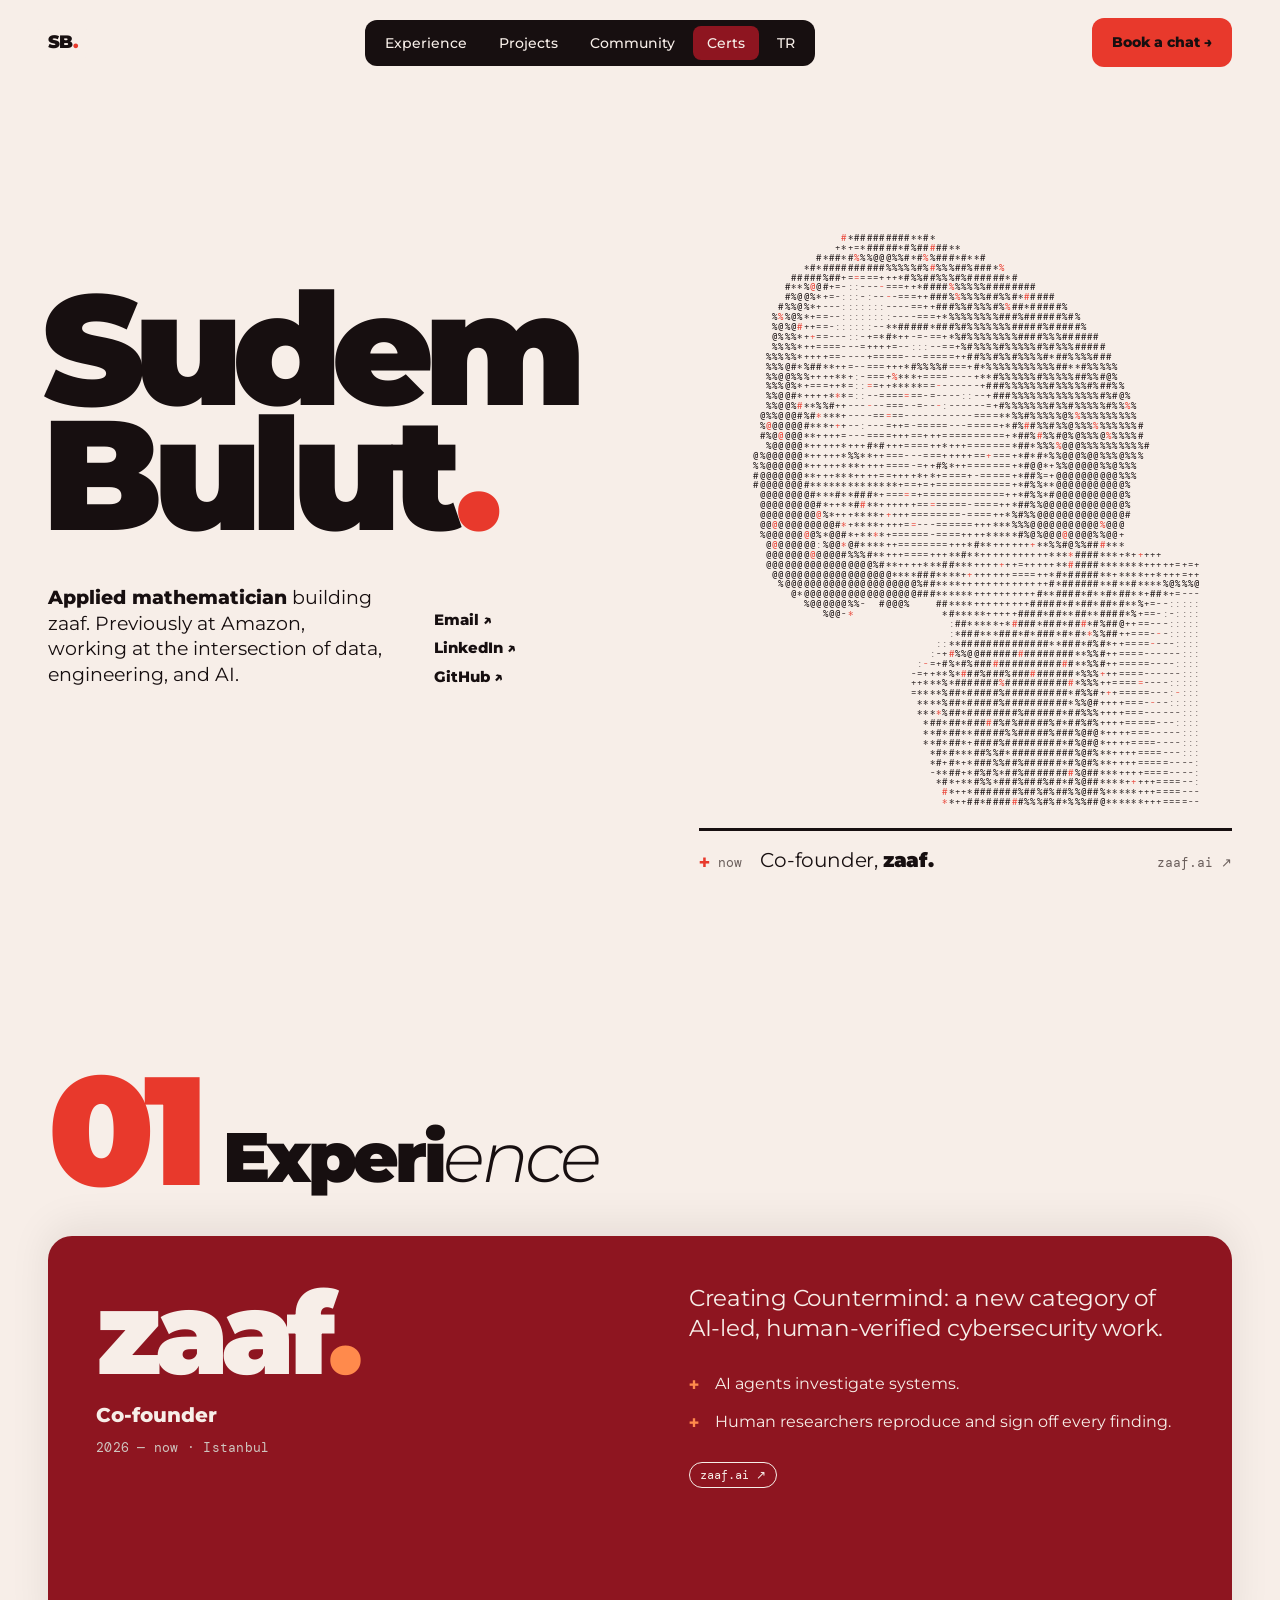
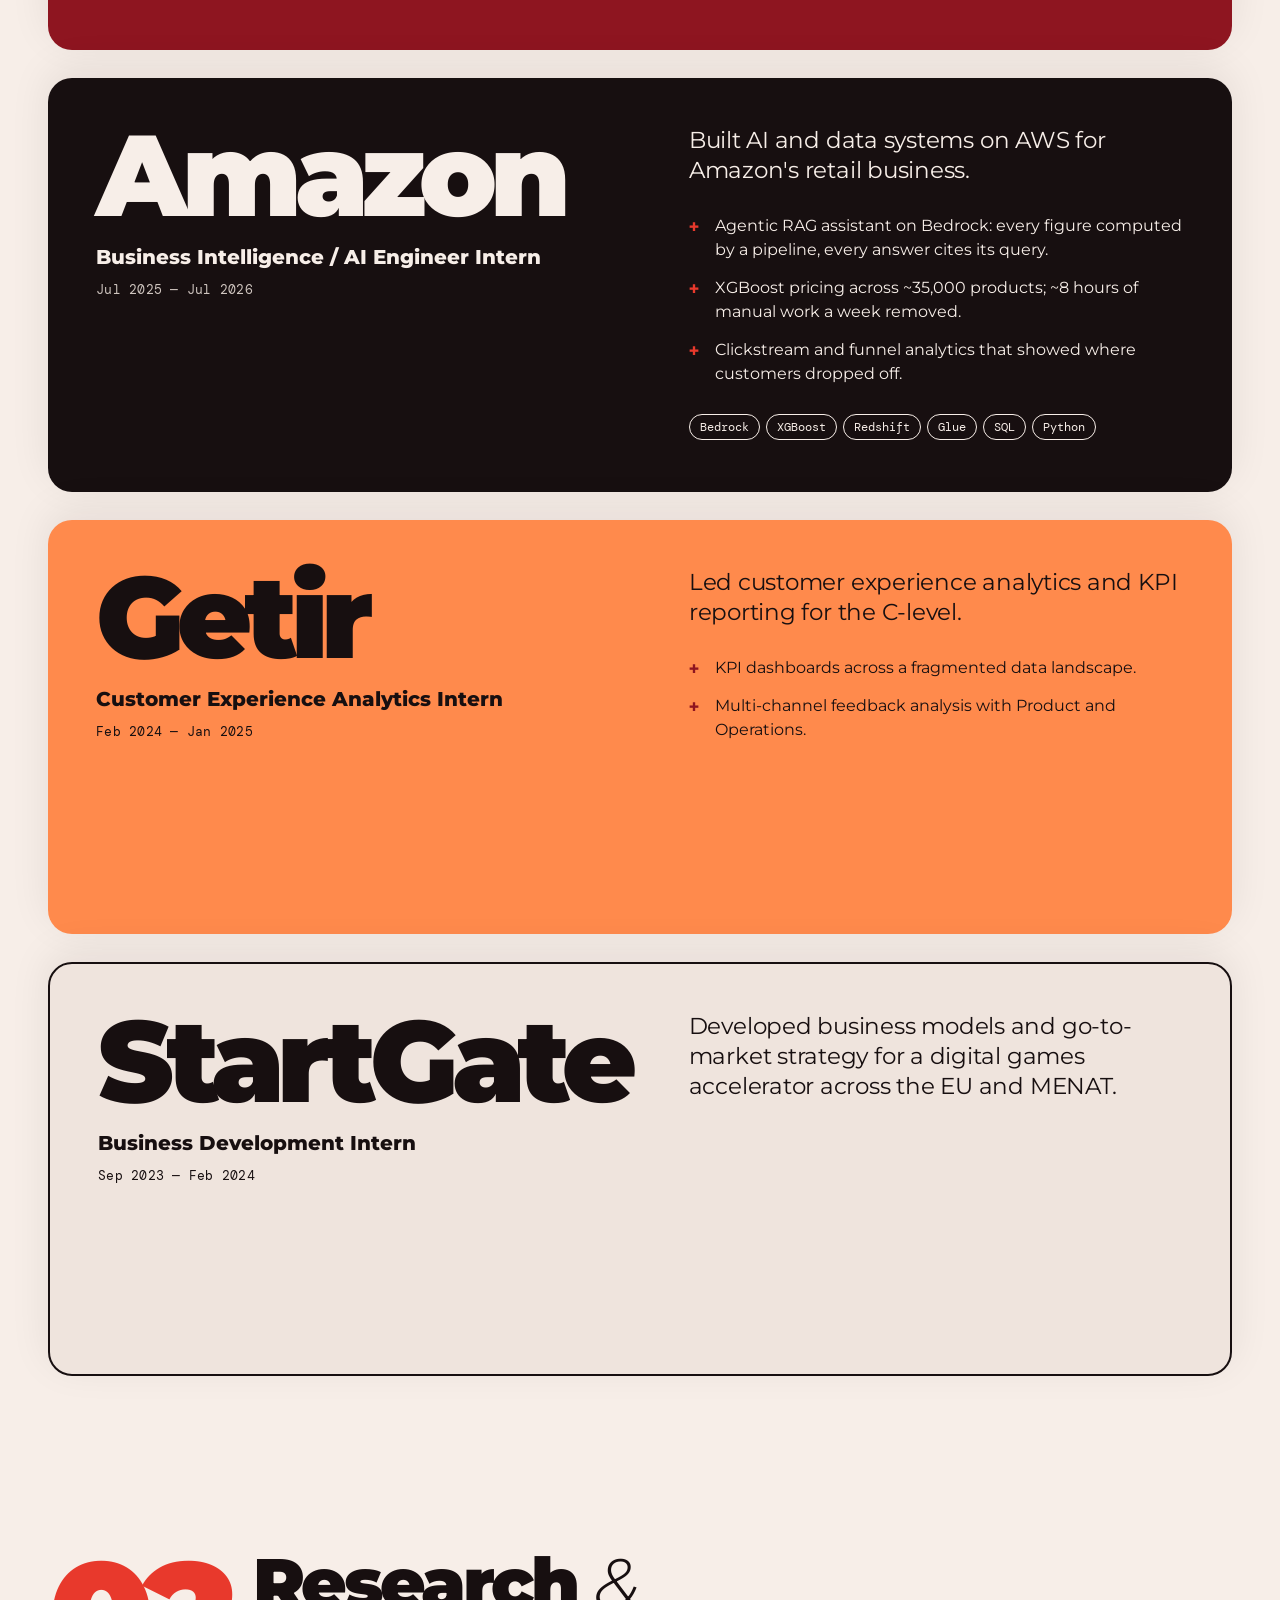
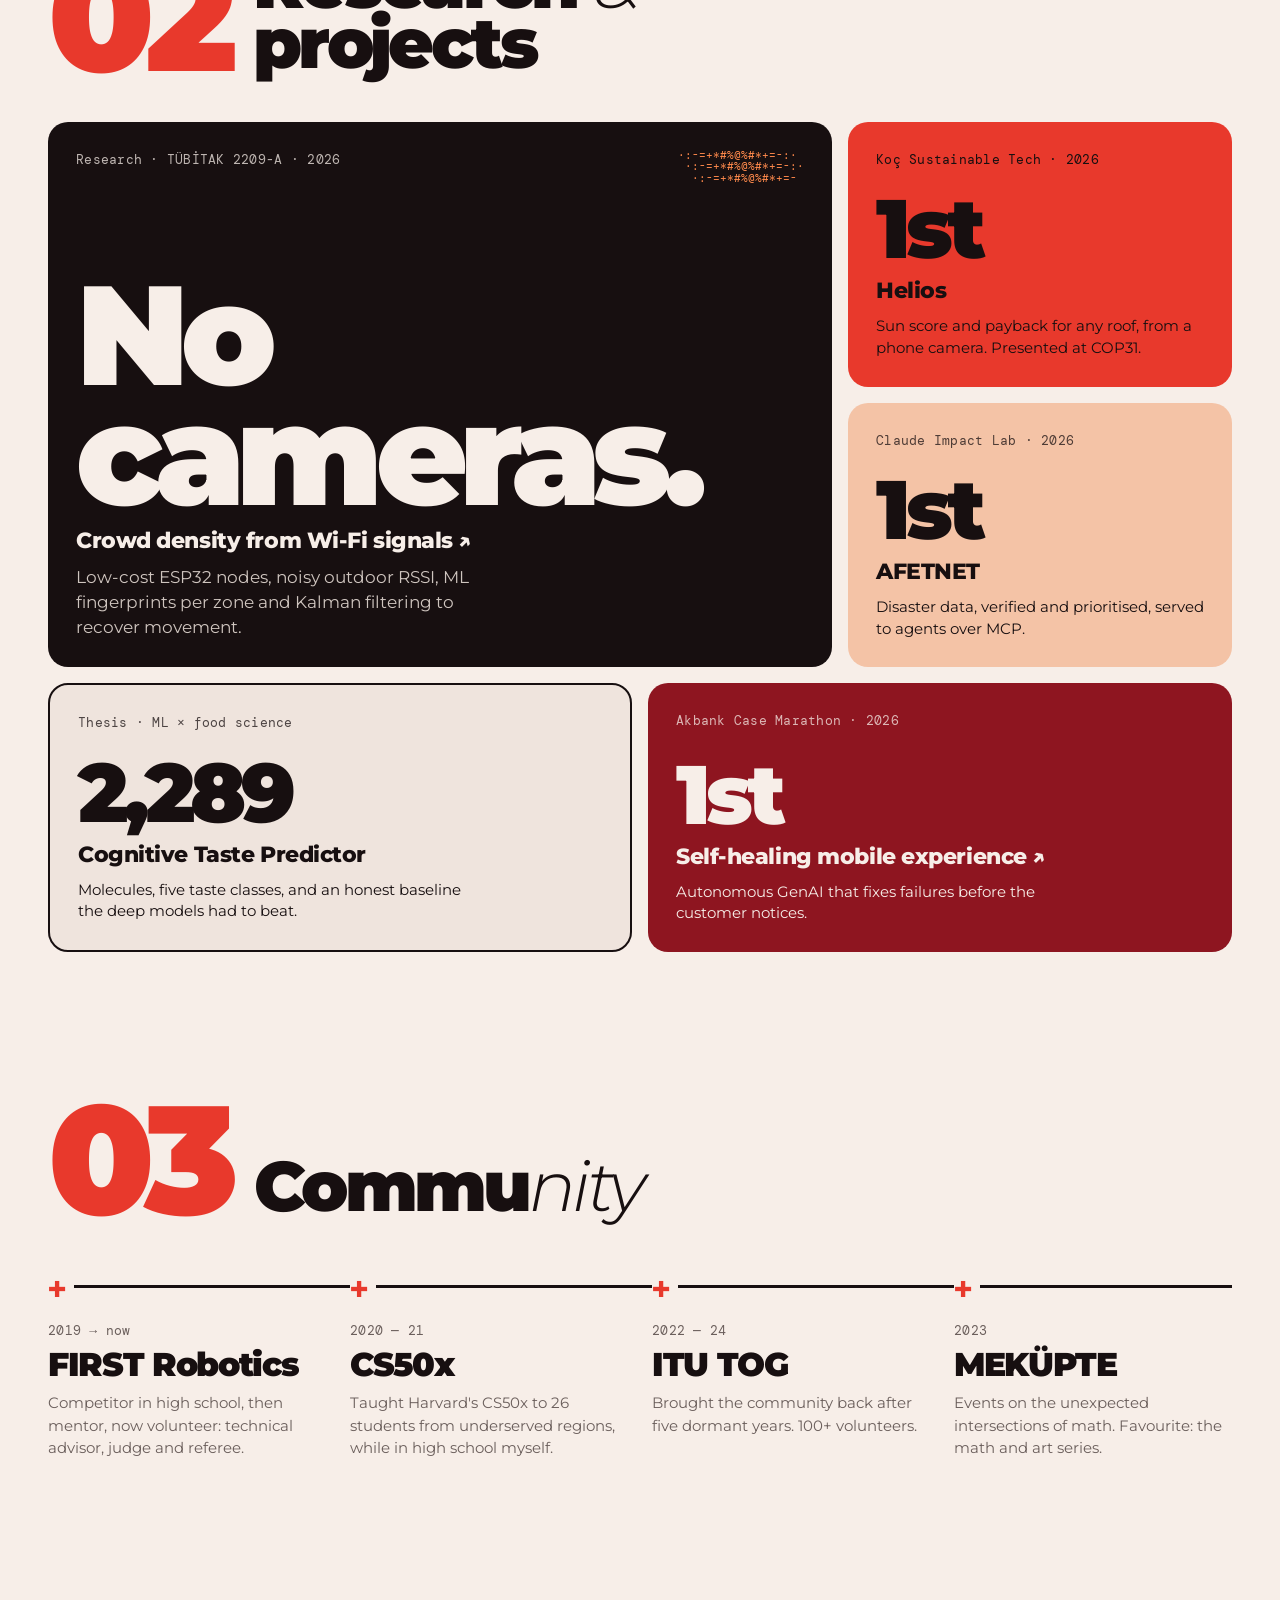
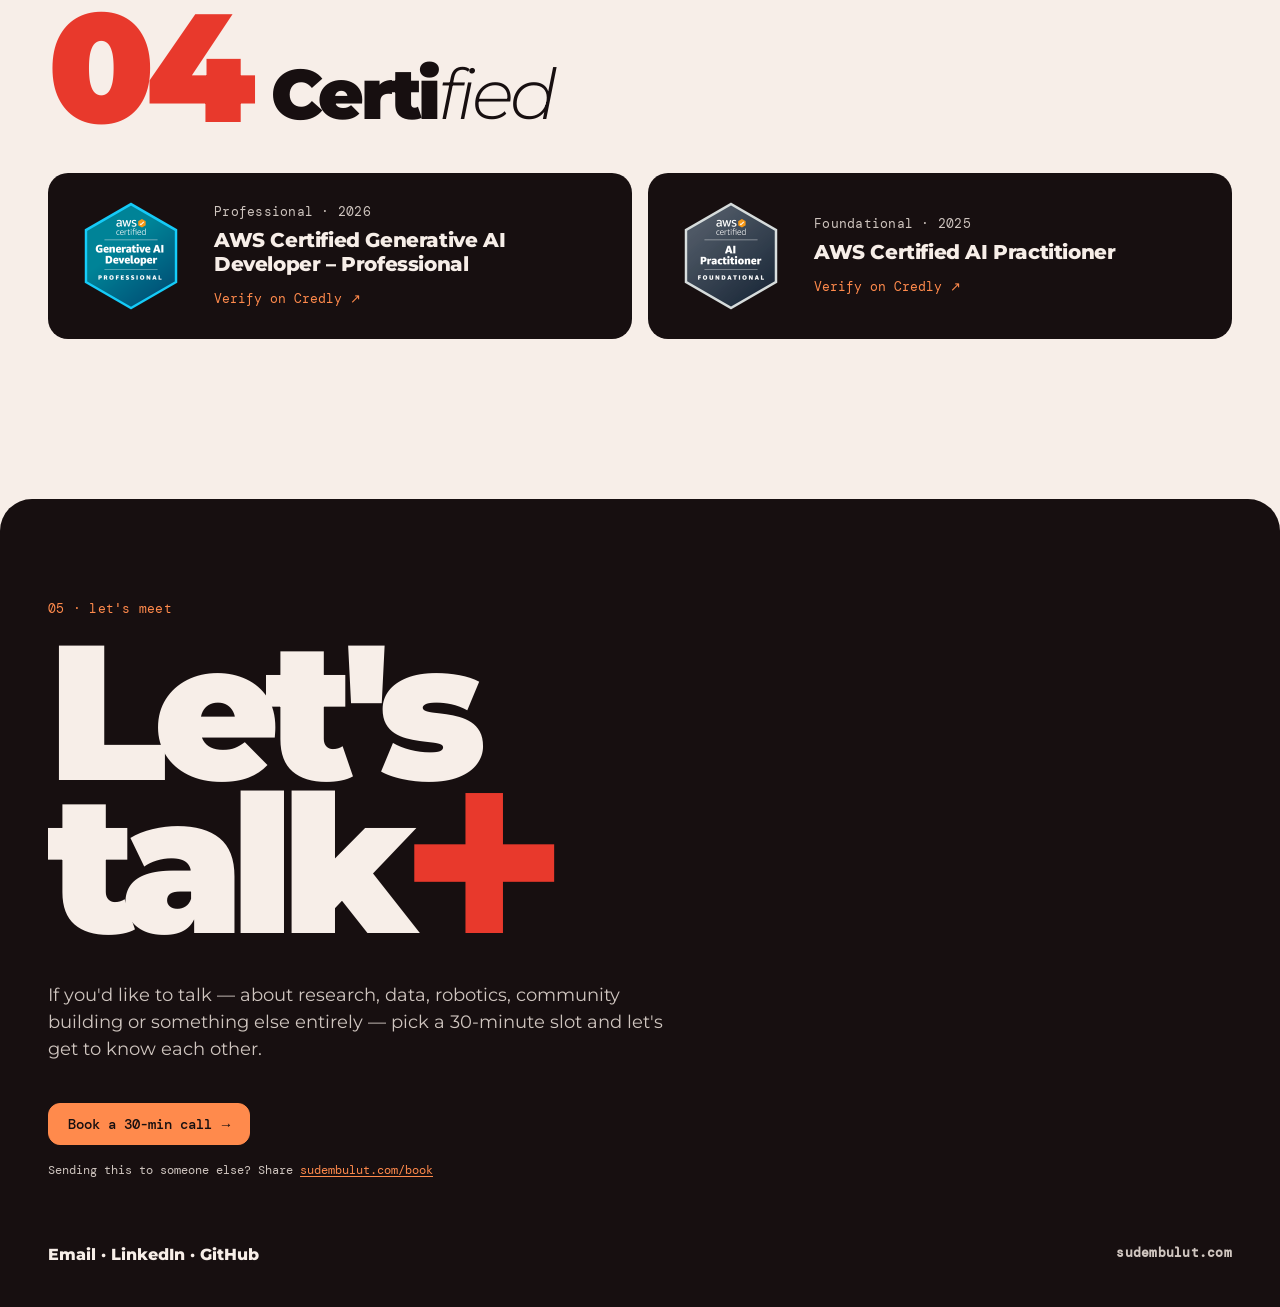
==== commit b2eae691: "Hide project wave on small screens, match brand label to visible text Co-Authored-By: Claude Opus 5." ====
--- a/index.html
+++ b/index.html
@@ -51,7 +51,7 @@
 <a class="skip" href="#main" data-i18n="nav.skip">Skip to content</a>
 
 <header class="site-nav">
-  <a class="brand" href="#intro" aria-label="Sudem Bulut">SB<span class="x">.</span></a>
+  <a class="brand" href="#intro" aria-label="SB. Sudem Bulut">SB<span class="x">.</span></a>
   <nav class="pill" aria-label="Main" data-i18n-attr="aria-label:nav.label">
     <a href="#experience" data-i18n="nav.experience">Experience</a>
     <a href="#projects" data-i18n="nav.projects">Projects</a>
--- a/style.css
+++ b/style.css
@@ -42,6 +42,7 @@
   --signal: var(--kor);
   background: var(--gece);
   color: var(--kemik);
+  color-scheme: dark;
 }
 
 *, *::before, *::after { box-sizing: border-box; }
@@ -85,7 +86,10 @@
   display: flex; justify-content: space-between; align-items: center; gap: 12px;
   padding: 18px var(--g);
 }
-.brand { font-weight: 900; font-size: 18px; letter-spacing: -.03em; }
+.brand {
+  font-weight: 900; font-size: 18px; letter-spacing: -.03em;
+  background: var(--kemik); padding: 6px 10px; border-radius: 10px; margin-left: -10px;
+}
 
 .pill {
   display: flex; align-items: center; gap: 4px;
@@ -132,7 +136,8 @@
   display: flex; flex-wrap: wrap; align-items: baseline; gap: 6px 18px;
   border-top: 3px solid var(--gece); padding-top: 14px; margin-top: 8px;
 }
-.cap-k { font: 13px var(--mono); color: var(--alarm); }
+.cap-k { font: 13px var(--mono); color: var(--murekkep); }
+.cap-k::first-letter { color: var(--alarm); }
 .cap-v { flex: 1; font-size: 20px; letter-spacing: -.01em; }
 .cap-v b { font-weight: 900; }
 .cap a { font: 13px var(--mono); color: var(--murekkep); transition: color .2s; }
@@ -185,7 +190,8 @@
   display: flex; flex-direction: column; justify-content: space-between; gap: 24px;
   padding: 28px; border-radius: 20px; transition: transform .4s var(--ease);
 }
-.tile:hover { transform: translateY(-6px); }
+.tile:has(.tile-link):hover { transform: translateY(-6px); }
+.tile:has(.tile-link:focus-visible) { outline: 3px solid var(--kor); outline-offset: 3px; }
 .tile .meta { color: inherit; opacity: .75; }
 .tile .k { font-weight: 900; font-size: clamp(56px, 6.5vw, 112px); letter-spacing: -.06em; line-height: .85; }
 .tile h3 { font-weight: 800; font-size: 22px; letter-spacing: -.02em; margin-top: 10px; }
@@ -198,6 +204,7 @@
 .t-crowd .k { font-size: clamp(80px, 11vw, 190px); }
 .t-crowd h3 + p { color: var(--tas); font-size: 17px; }
 .t-helios { grid-column: span 2; background: var(--alarm); color: var(--gece); }
+.t-helios .meta { opacity: 1; }
 .t-afetnet { grid-column: span 2; background: var(--seftali); color: var(--gece); }
 .t-taste { grid-column: span 3; background: var(--kemik2); color: var(--gece); border: 2px solid var(--gece); }
 .t-akbank { grid-column: span 3; background: var(--bordo); color: var(--kemik); }
@@ -264,6 +271,7 @@
 
   .bento { grid-template-columns: 1fr; }
   .bento .tile { grid-column: auto; grid-row: auto; }
+  .wave { display: none; }
 
   .timeline { grid-template-columns: 1fr; padding-top: 0; padding-left: 40px; gap: 32px; }
   .timeline::before { left: 10px; right: auto; top: 0; bottom: 0; width: 3px; height: auto; }
@@ -283,7 +291,7 @@
 @media (prefers-reduced-motion: reduce) {
   html { scroll-behavior: auto; }
   *, *::before, *::after { animation: none !important; transition: none !important; }
-  .tile:hover { transform: none; }
+  .tile:has(.tile-link):hover { transform: none; }
 }
 
 /* ---------- booking (from v2, unchanged; skinned via variables) ---------- */
@@ -325,6 +333,8 @@
   color: var(--ink-soft);
   margin-top: 1rem;
 }
+
+.bk-share a { color: var(--signal); text-decoration: underline; text-underline-offset: .18em; }
 
 .booking[data-open] .bk-toggle,
 .booking[data-open] .bk-share { display: none; }
@@ -478,6 +488,7 @@
   border: 1px dashed var(--rule);
   border-radius: 6px;
   padding: 0.7rem 0.9rem;
+  margin-bottom: .75rem;
 }
 
 .bk-summary.is-set {
@@ -524,6 +535,8 @@
   max-width: 36rem;
 }
 
+.bk-mail p { margin-bottom: 1rem; }
+
 .bk-status:empty { display: none; }
 
 .bk-status {
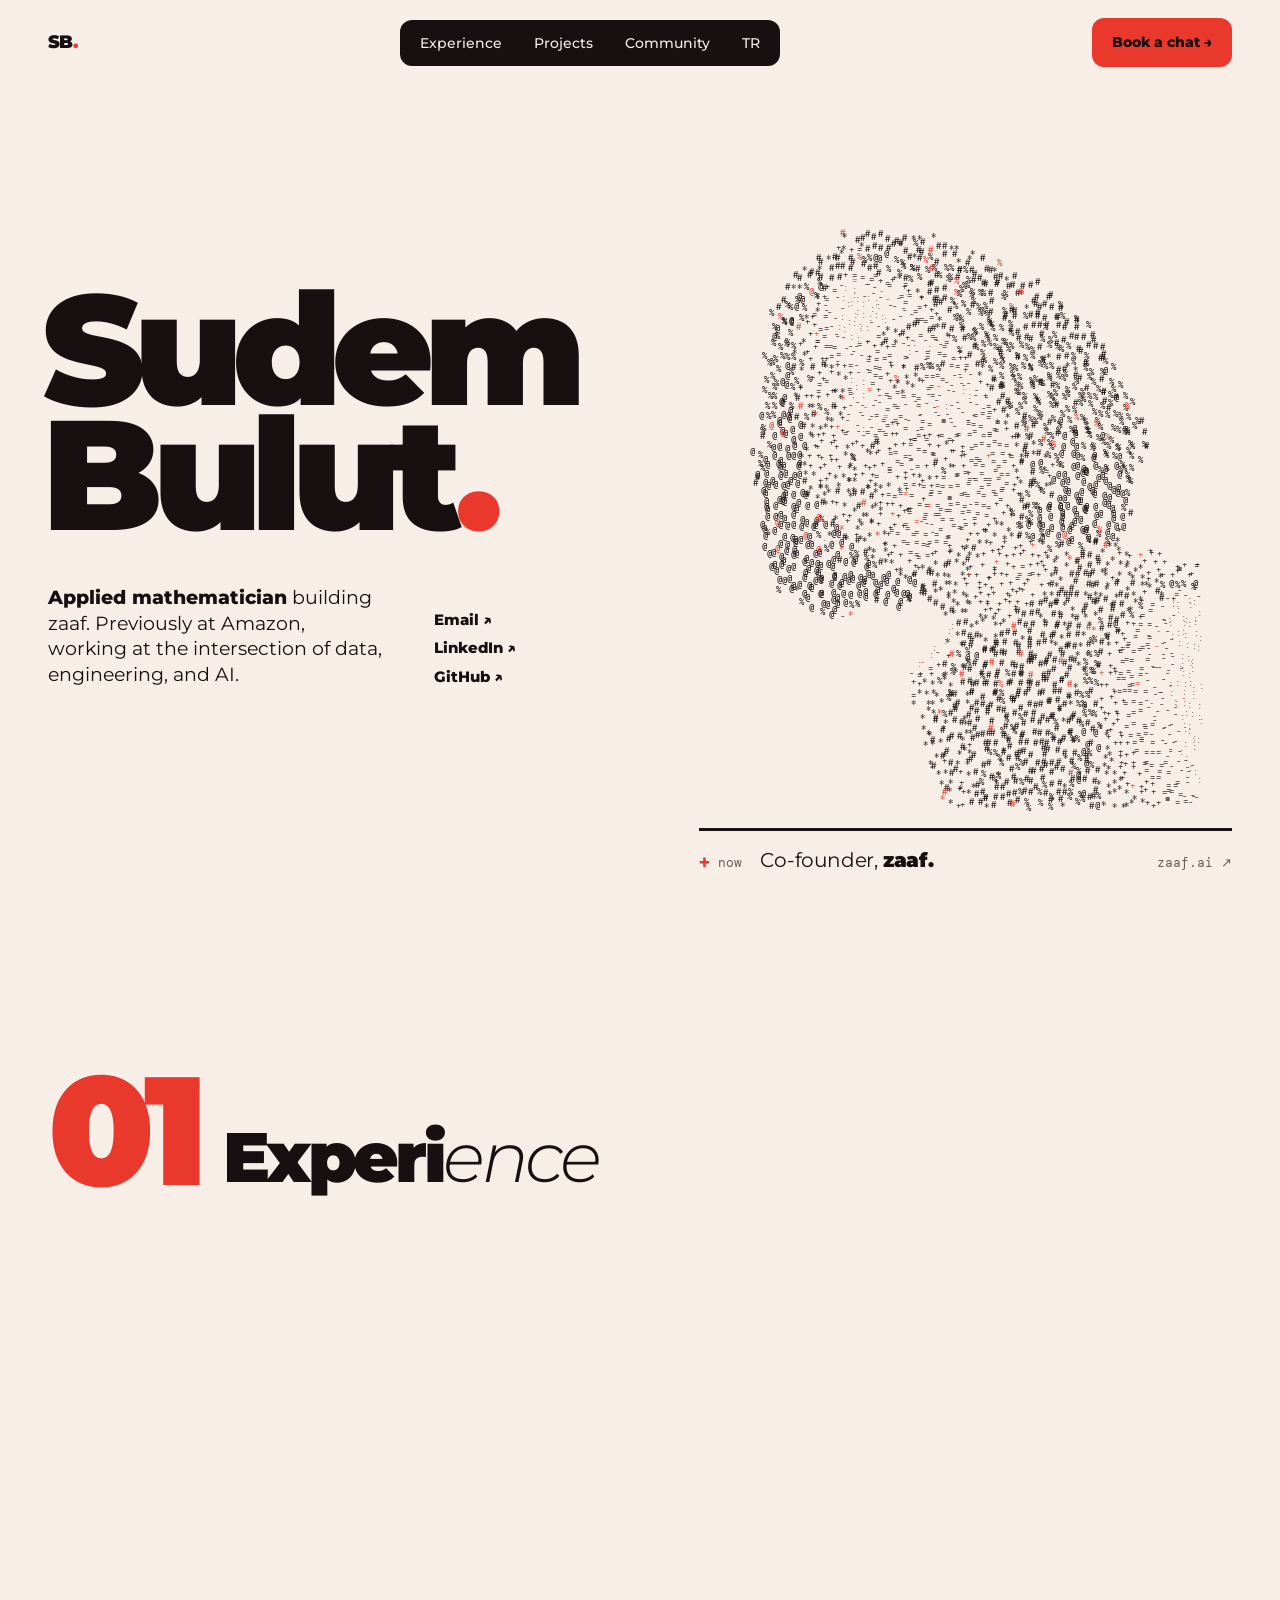
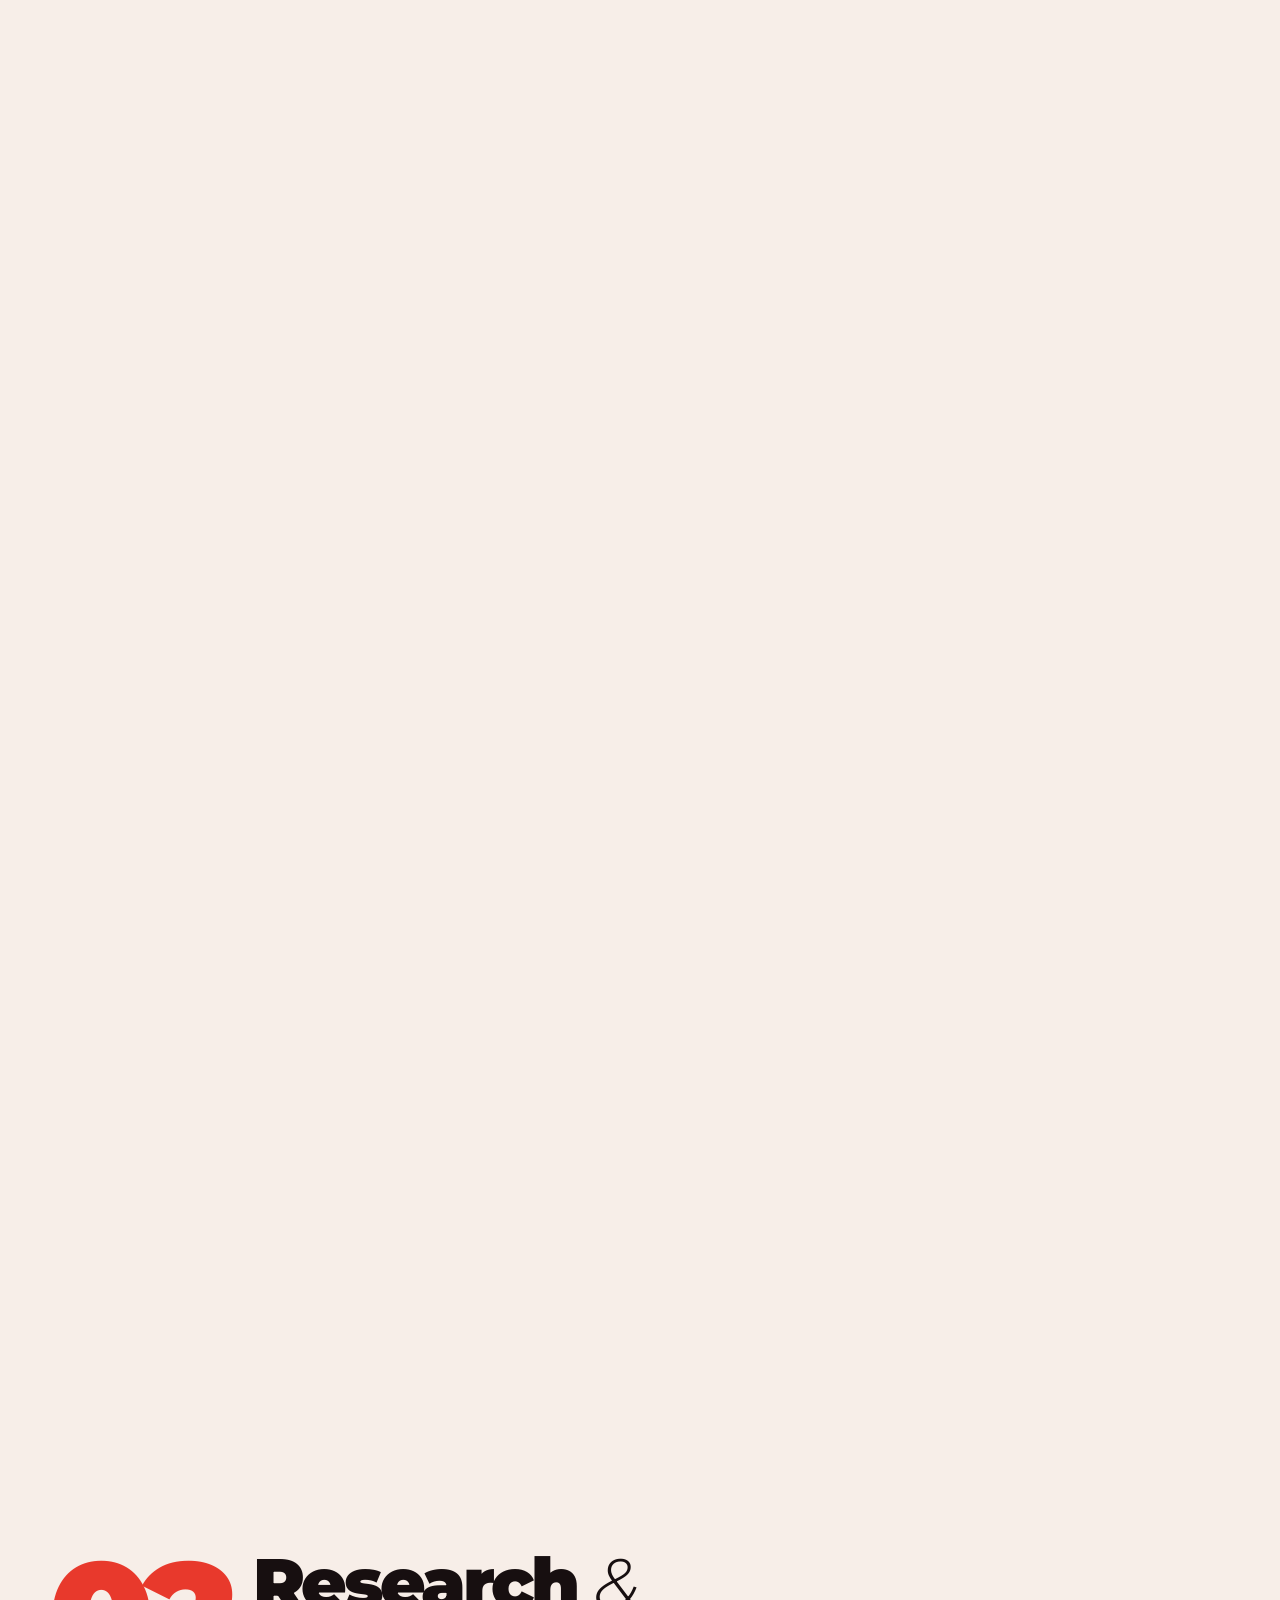
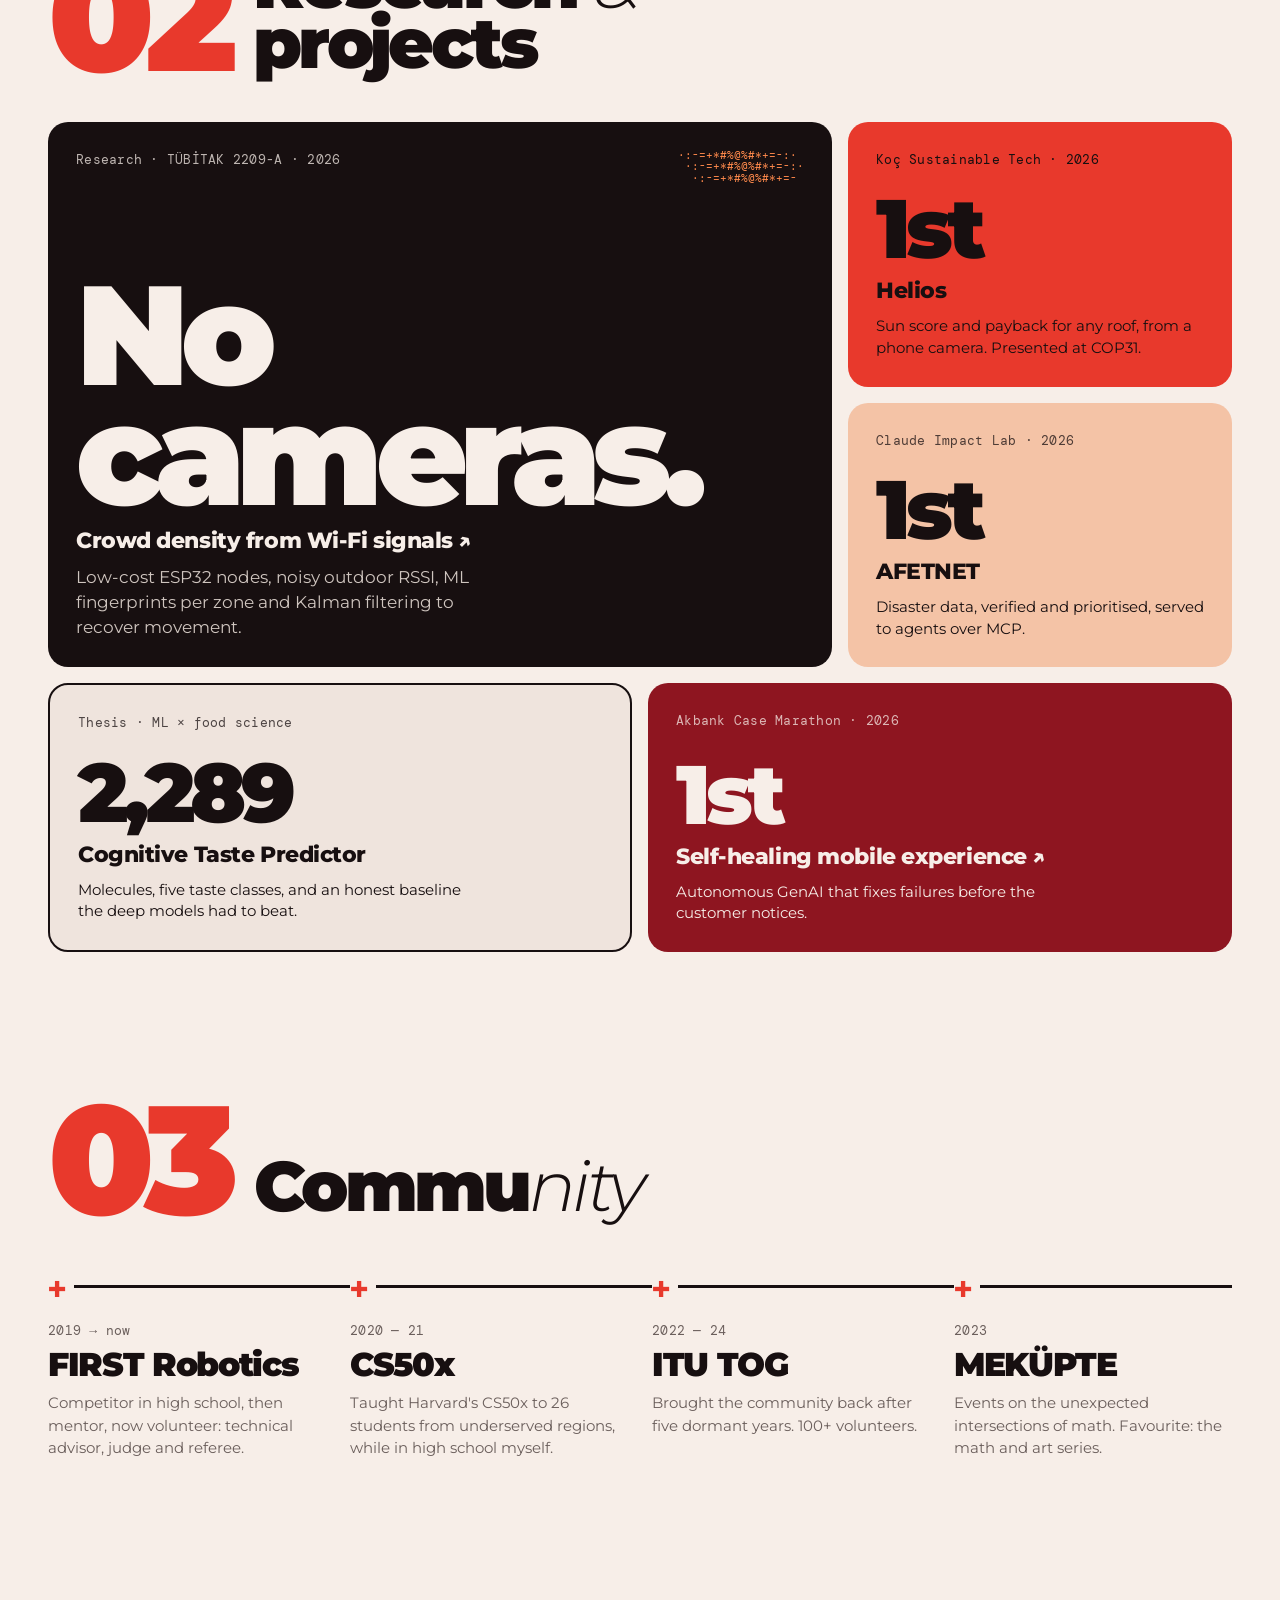
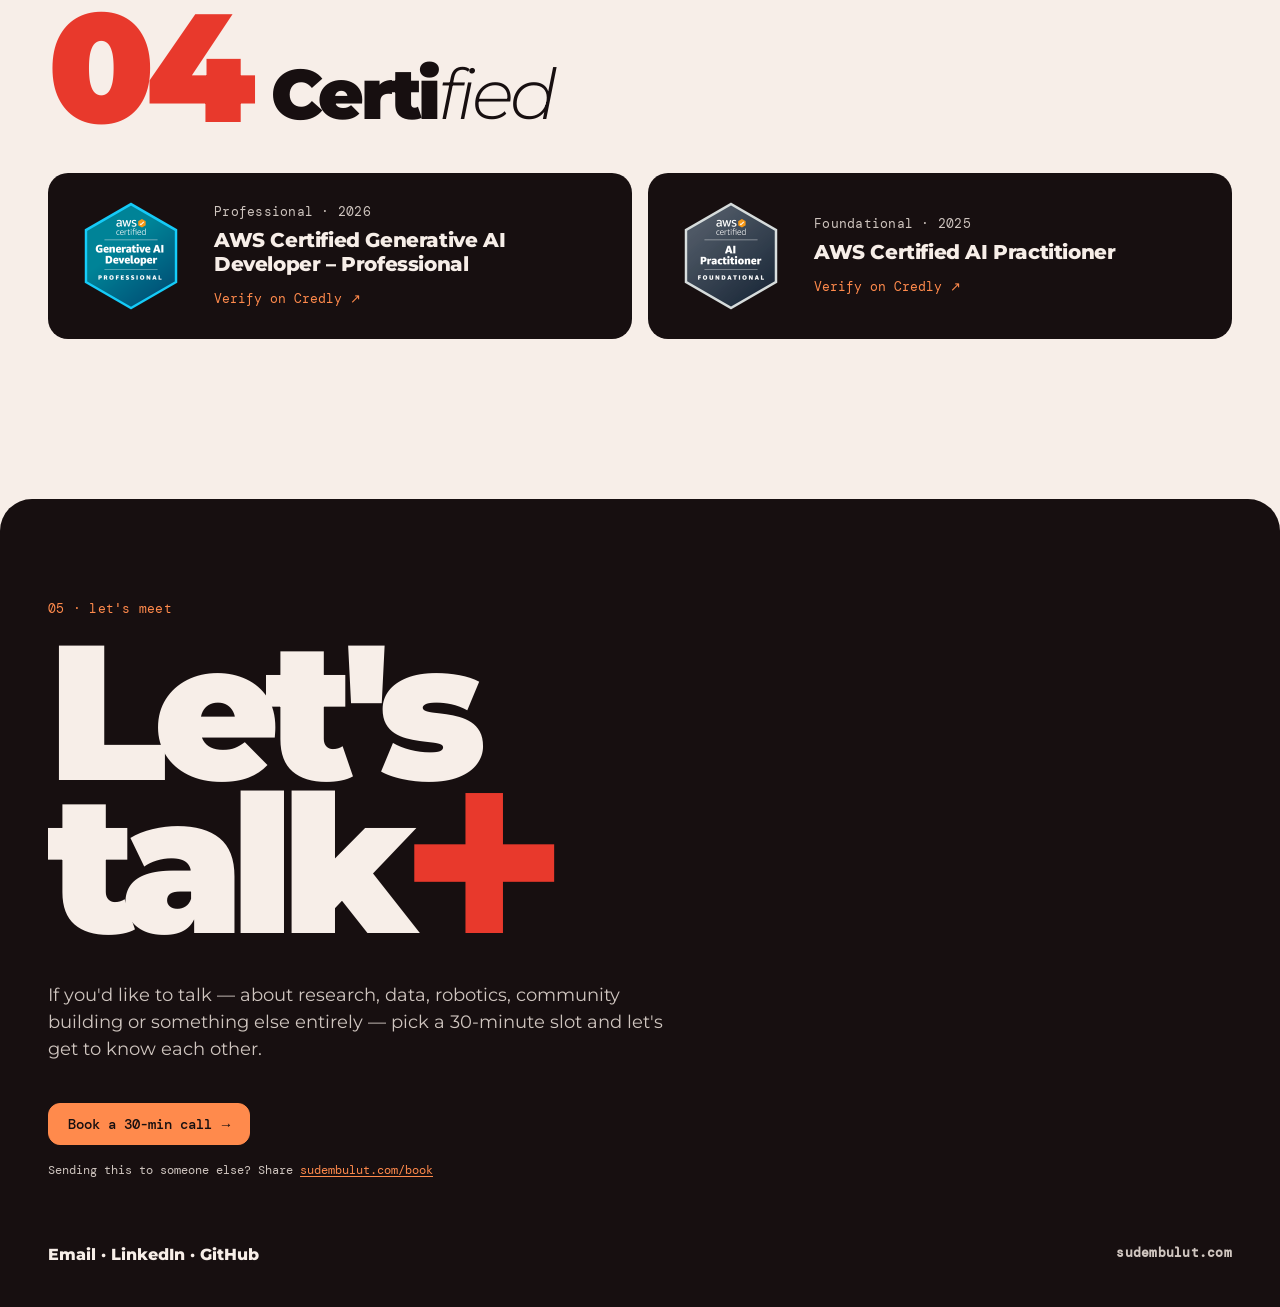
==== commit 5eddd9f9: "Remove Certs from the top menu Co-Authored-By: Claude Opus 5.5 <noreply@anthropic.com>" ====
--- a/index.html
+++ b/index.html
@@ -56,7 +56,6 @@
     <a href="#experience" data-i18n="nav.experience">Experience</a>
     <a href="#projects" data-i18n="nav.projects">Projects</a>
     <a href="#community" data-i18n="nav.community">Community</a>
-    <a href="#certs" data-i18n="nav.certs">Certs</a>
     <span class="lang-toggle" role="group" aria-label="Language" data-i18n-attr="aria-label:lang.label">
       <button type="button" data-lang="en" aria-pressed="true">EN</button>
       <button type="button" data-lang="tr" aria-pressed="false">TR</button>
--- a/style.css
+++ b/style.css
@@ -191,7 +191,7 @@
   padding: 28px; border-radius: 20px; transition: transform .4s var(--ease);
 }
 .tile:has(.tile-link):hover { transform: translateY(-6px); }
-.tile:has(.tile-link:focus-visible) { outline: 3px solid var(--kor); outline-offset: 3px; }
+.tile:has(.tile-link:focus-visible) { outline: 3px solid var(--gece); outline-offset: 3px; }
 .tile .meta { color: inherit; opacity: .75; }
 .tile .k { font-weight: 900; font-size: clamp(56px, 6.5vw, 112px); letter-spacing: -.06em; line-height: .85; }
 .tile h3 { font-weight: 800; font-size: 22px; letter-spacing: -.02em; margin-top: 10px; }
@@ -254,6 +254,10 @@
 
 /* ---------- small screens ---------- */
 
+@media (max-height: 700px) {
+  .xp { position: static; min-height: 0; }
+}
+
 @media (max-width: 800px) {
   :root { --nav-h: 124px; }
   .site-nav { flex-wrap: wrap; padding-block: 12px; row-gap: 10px; background: var(--kemik); }
@@ -265,7 +269,10 @@
   .hero-intro { grid-template-columns: 1fr; gap: 20px; }
 
   .sec { padding-top: 96px; }
-  .sec-head { gap: 14px; }
+  .sec-head { gap: 14px; flex-wrap: wrap; }
+  .sec-head .n { font-size: clamp(64px, 20vw, 120px); }
+  .sec-head > span:last-child { font-size: clamp(34px, 10vw, 56px); overflow-wrap: anywhere; }
+  .t-crowd .k { font-size: clamp(56px, 17vw, 120px); }
 
   .xp { position: static; grid-template-columns: 1fr; gap: 24px; padding: 28px; min-height: 0; }
 
@@ -283,10 +290,15 @@
   .site-footer { margin-top: 96px; padding-top: 64px; }
 }
 
+@media (max-width: 380px) {
+  .pill a, .lang-toggle button { padding: 8px 6px; font-size: 12px; }
+}
+
 /* ---------- accessibility floor ---------- */
 
 :focus-visible { outline: 3px solid var(--alarm); outline-offset: 3px; }
 .on-dark :focus-visible { outline-color: var(--kor); }
+.xp-zaaf :focus-visible, .t-akbank :focus-visible, .xp-amazon :focus-visible, .t-crowd :focus-visible { outline-color: var(--kemik); }
 
 @media (prefers-reduced-motion: reduce) {
   html { scroll-behavior: auto; }
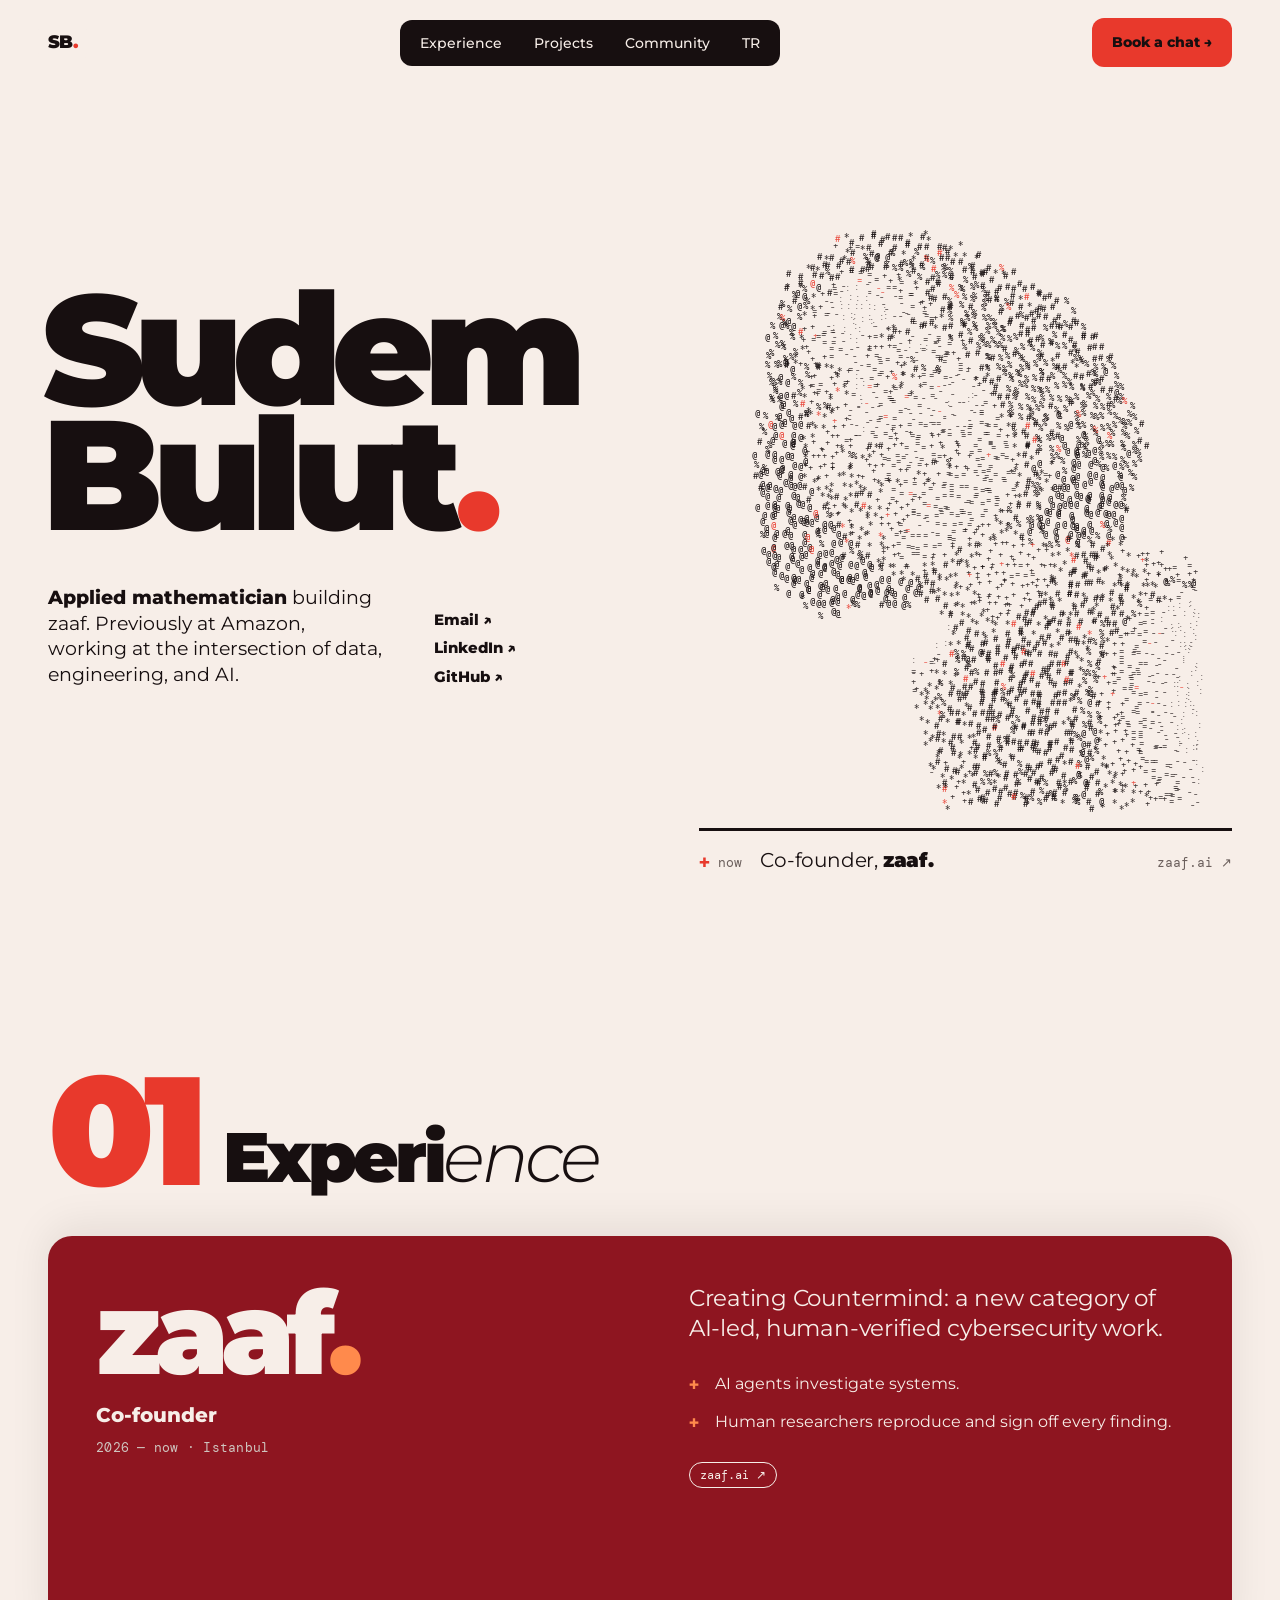
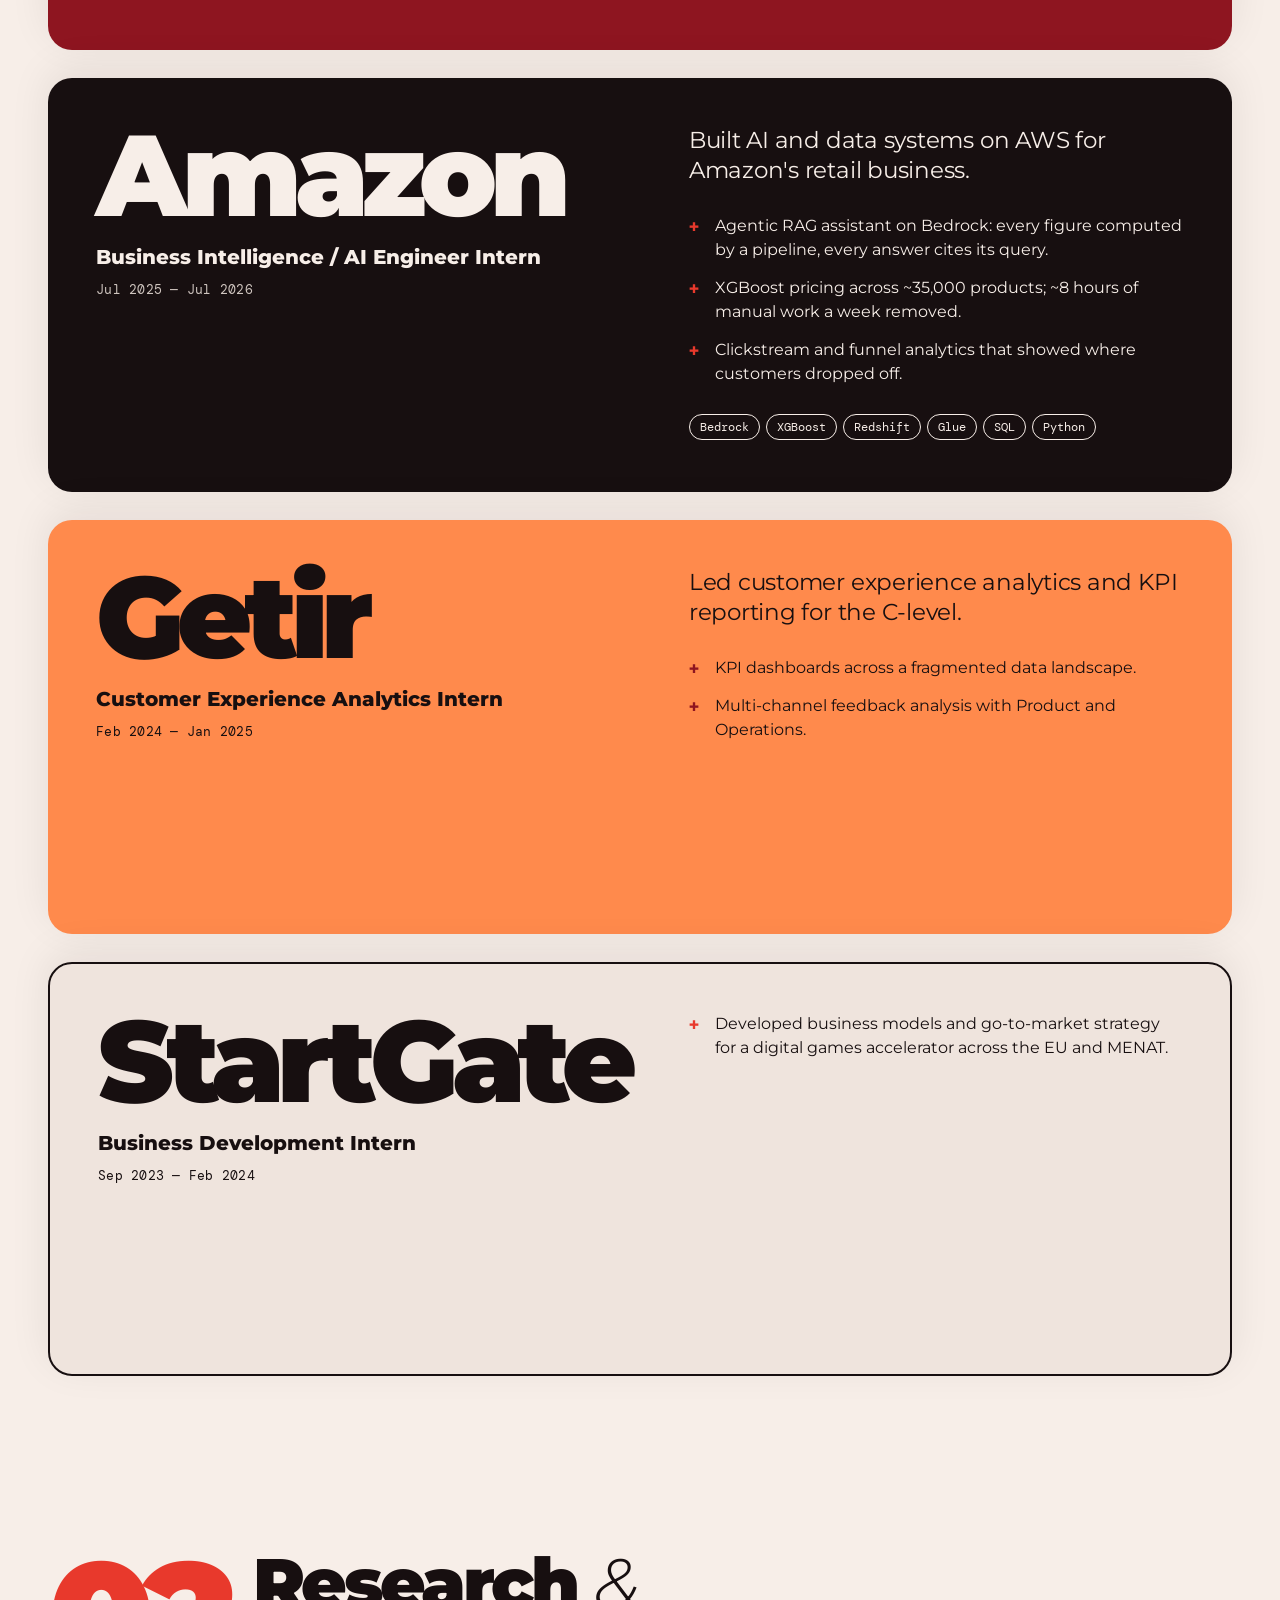
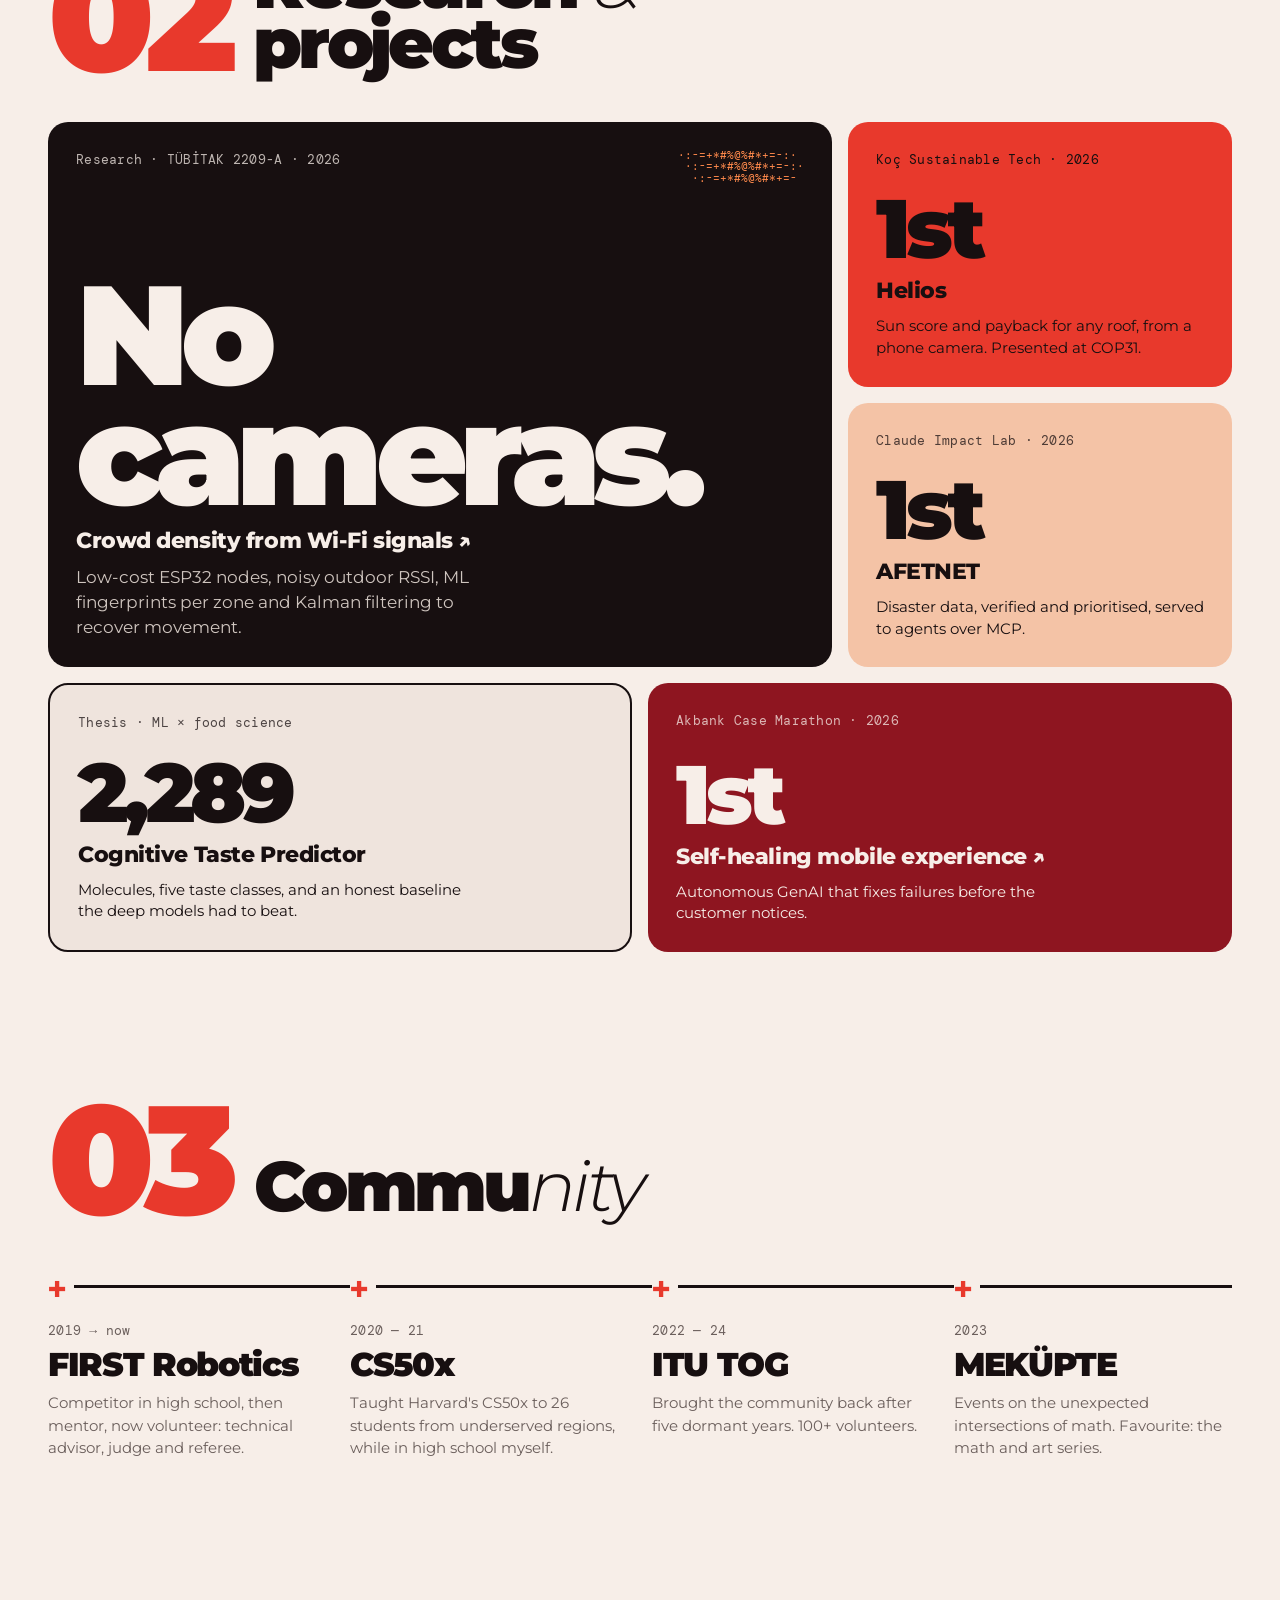
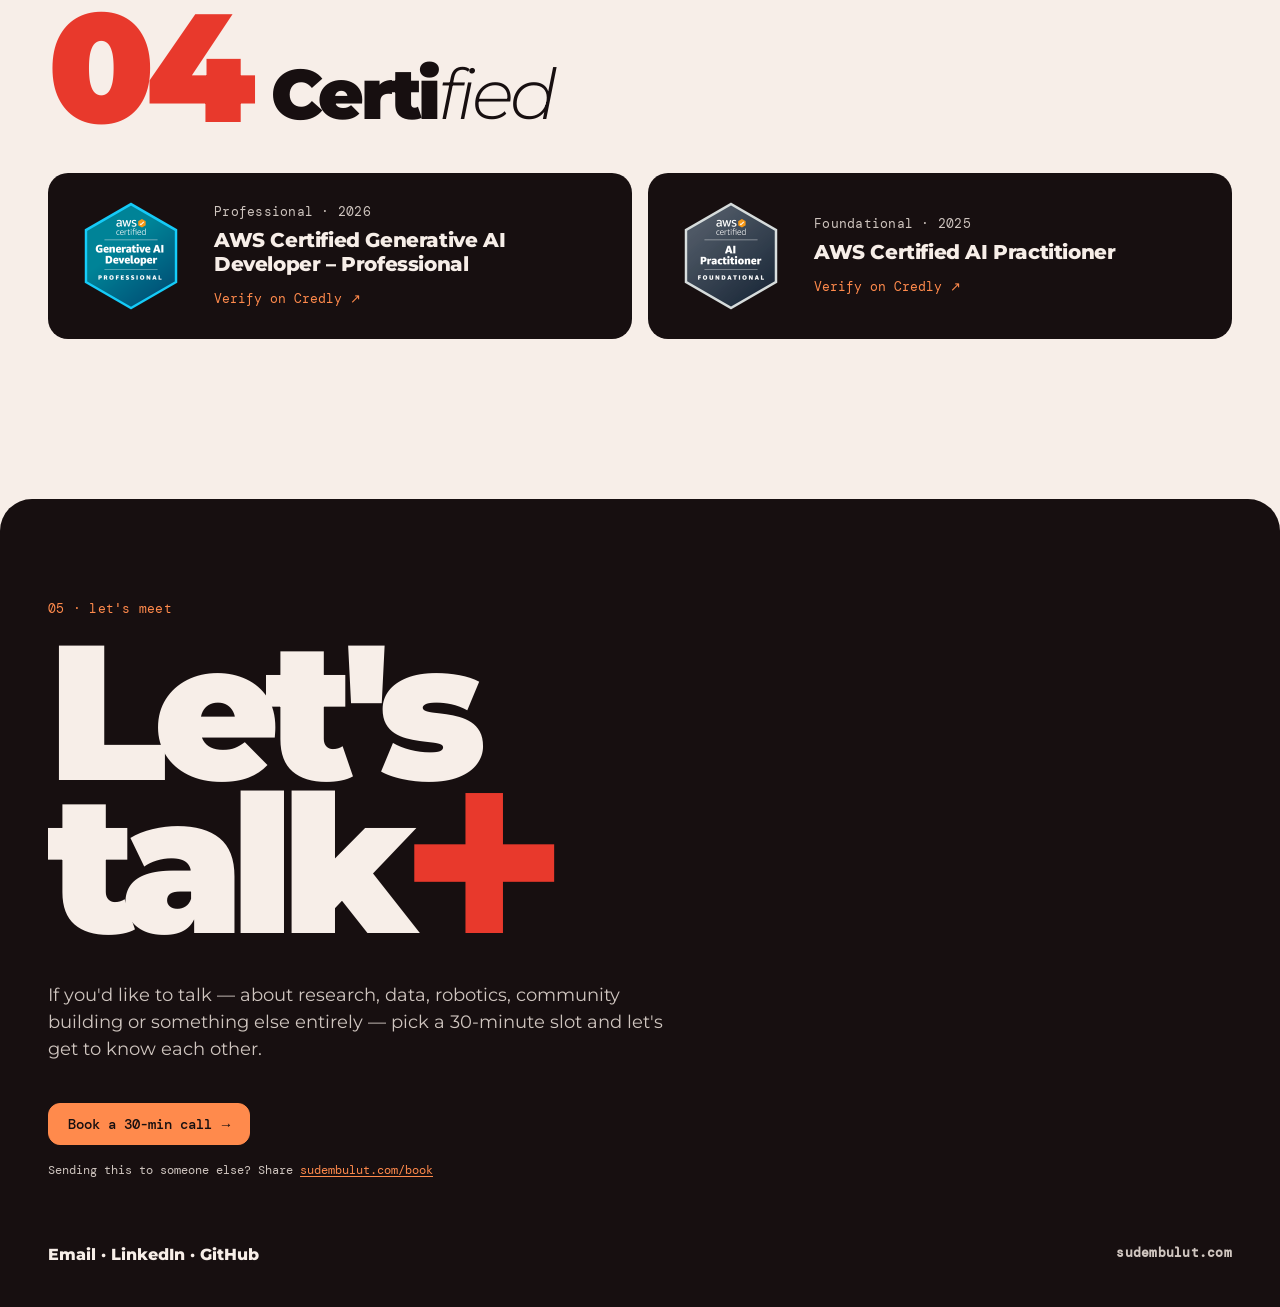
==== commit 4f5f92b9: "Show the StartGate line as a plus bullet instead of a large summary Co-Authored-By: Claude Opus 5.5 " ====
--- a/index.html
+++ b/index.html
@@ -130,7 +130,7 @@
         <p class="meta" data-i18n="exp.startgate.when">Sep 2023 — Feb 2024</p>
       </div>
       <div>
-        <p class="sum" data-i18n="exp.startgate.sum">Developed business models and go-to-market strategy for a digital games accelerator across the EU and MENAT.</p>
+        <ul class="plus" data-i18n="exp.startgate.list"><li>Developed business models and go-to-market strategy for a digital games accelerator across the EU and MENAT.</li></ul>
       </div>
     </article>
   </div>
--- a/style.css
+++ b/style.css
@@ -165,6 +165,7 @@
 .xp .sum { font-size: clamp(20px, 1.8vw, 28px); line-height: 1.3; letter-spacing: -.01em; }
 
 .plus { margin-top: 28px; display: flex; flex-direction: column; gap: 14px; }
+.plus:first-child { margin-top: 0; }
 .plus li { position: relative; padding-left: 26px; font-size: 16px; line-height: 1.5; }
 .plus li::before { content: "✚"; position: absolute; left: 0; top: 4px; font-size: 12px; }
 
@@ -181,6 +182,7 @@
 .xp-getir .plus li::before { color: var(--bordo); }
 .xp-startgate { background: var(--kemik2); color: var(--gece); border: 2px solid var(--gece); }
 .xp-getir .meta, .xp-startgate .meta { color: var(--gece); }
+.xp-startgate .plus li::before { color: var(--alarm); }
 
 /* ---------- projects: bento ---------- */
 
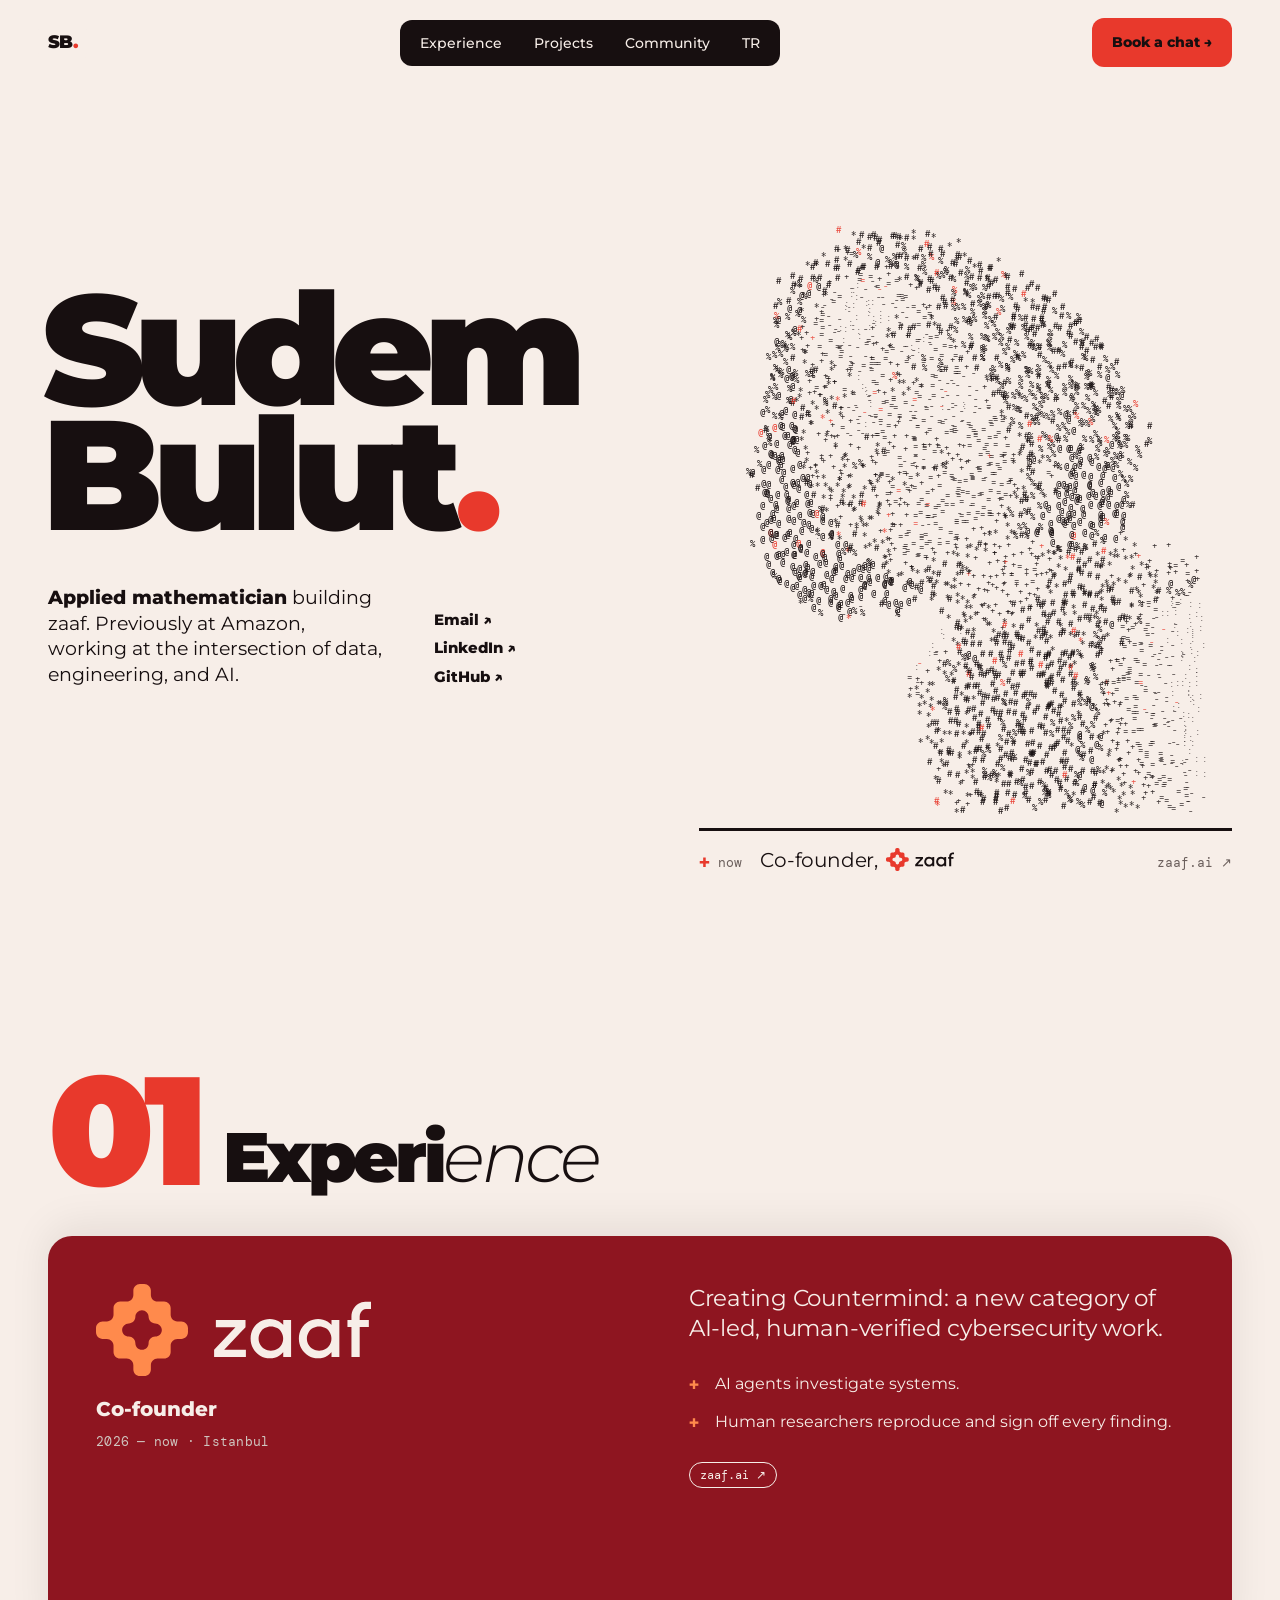
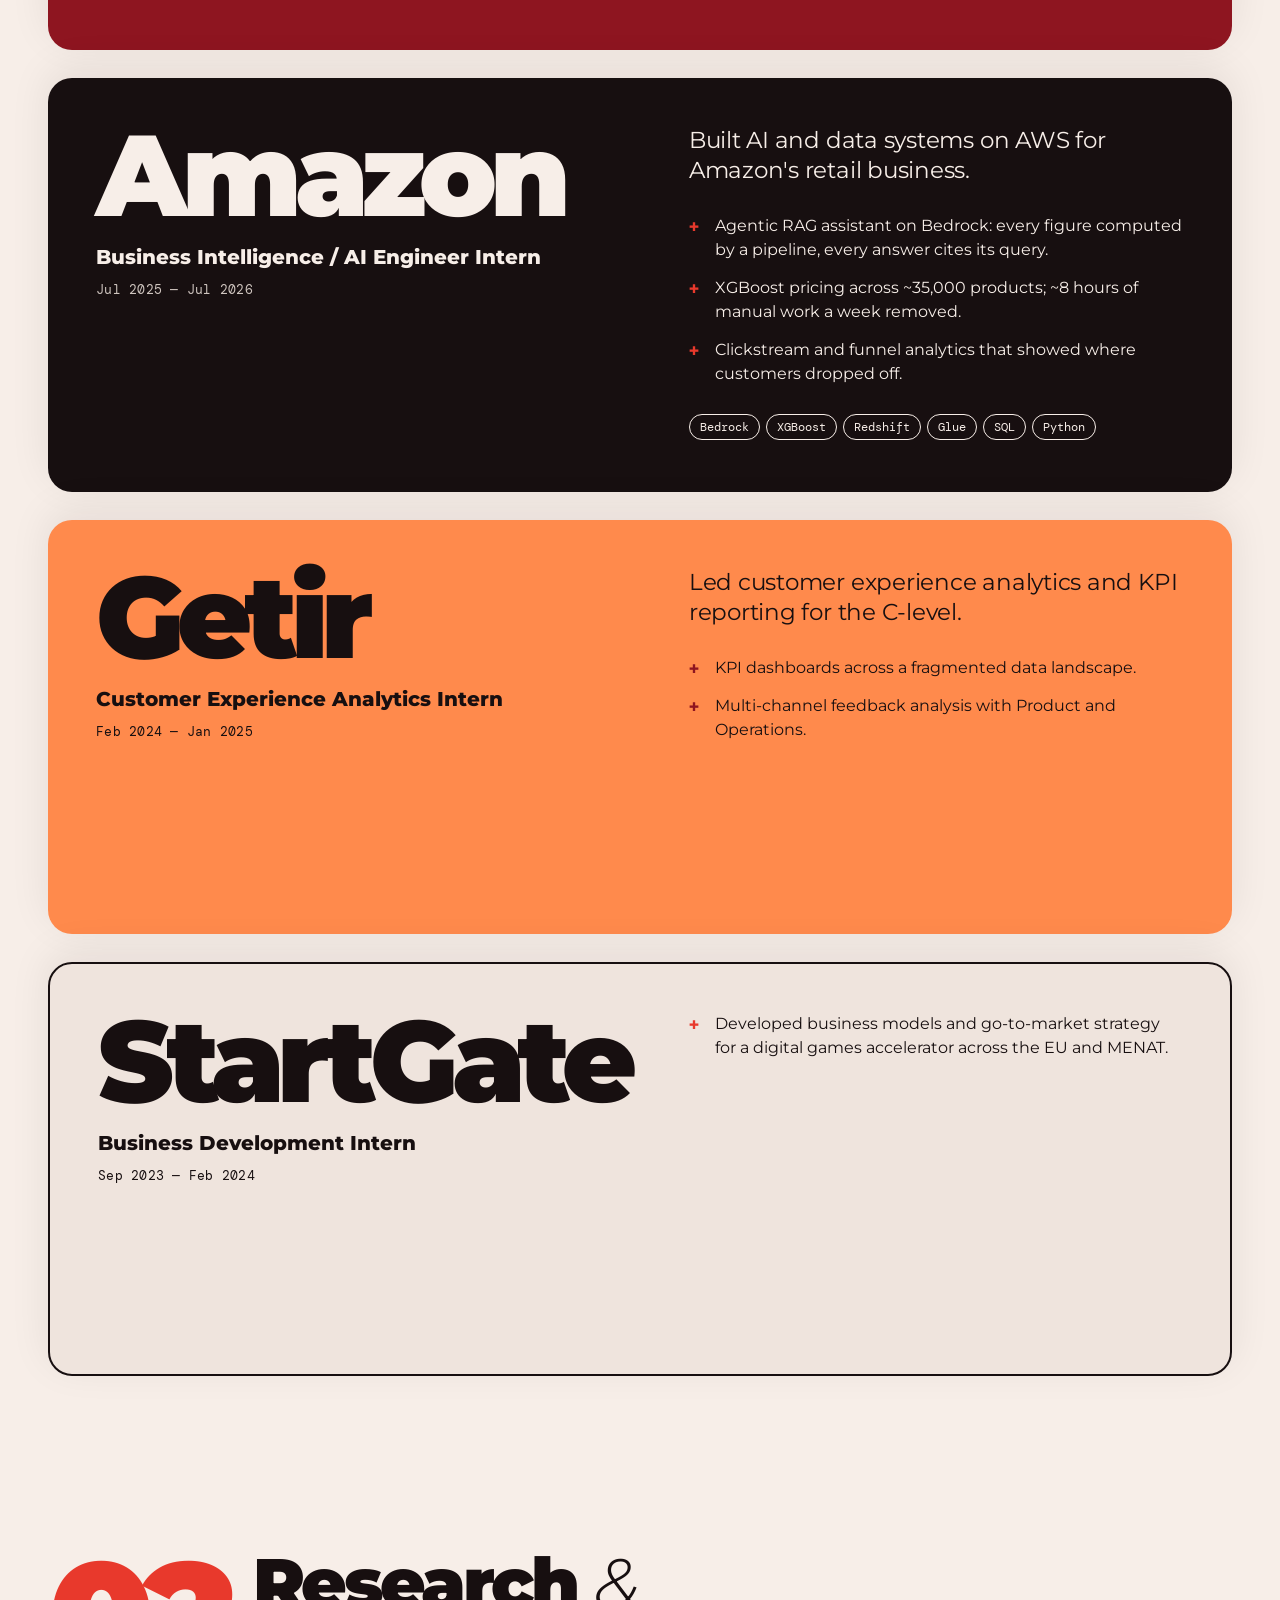
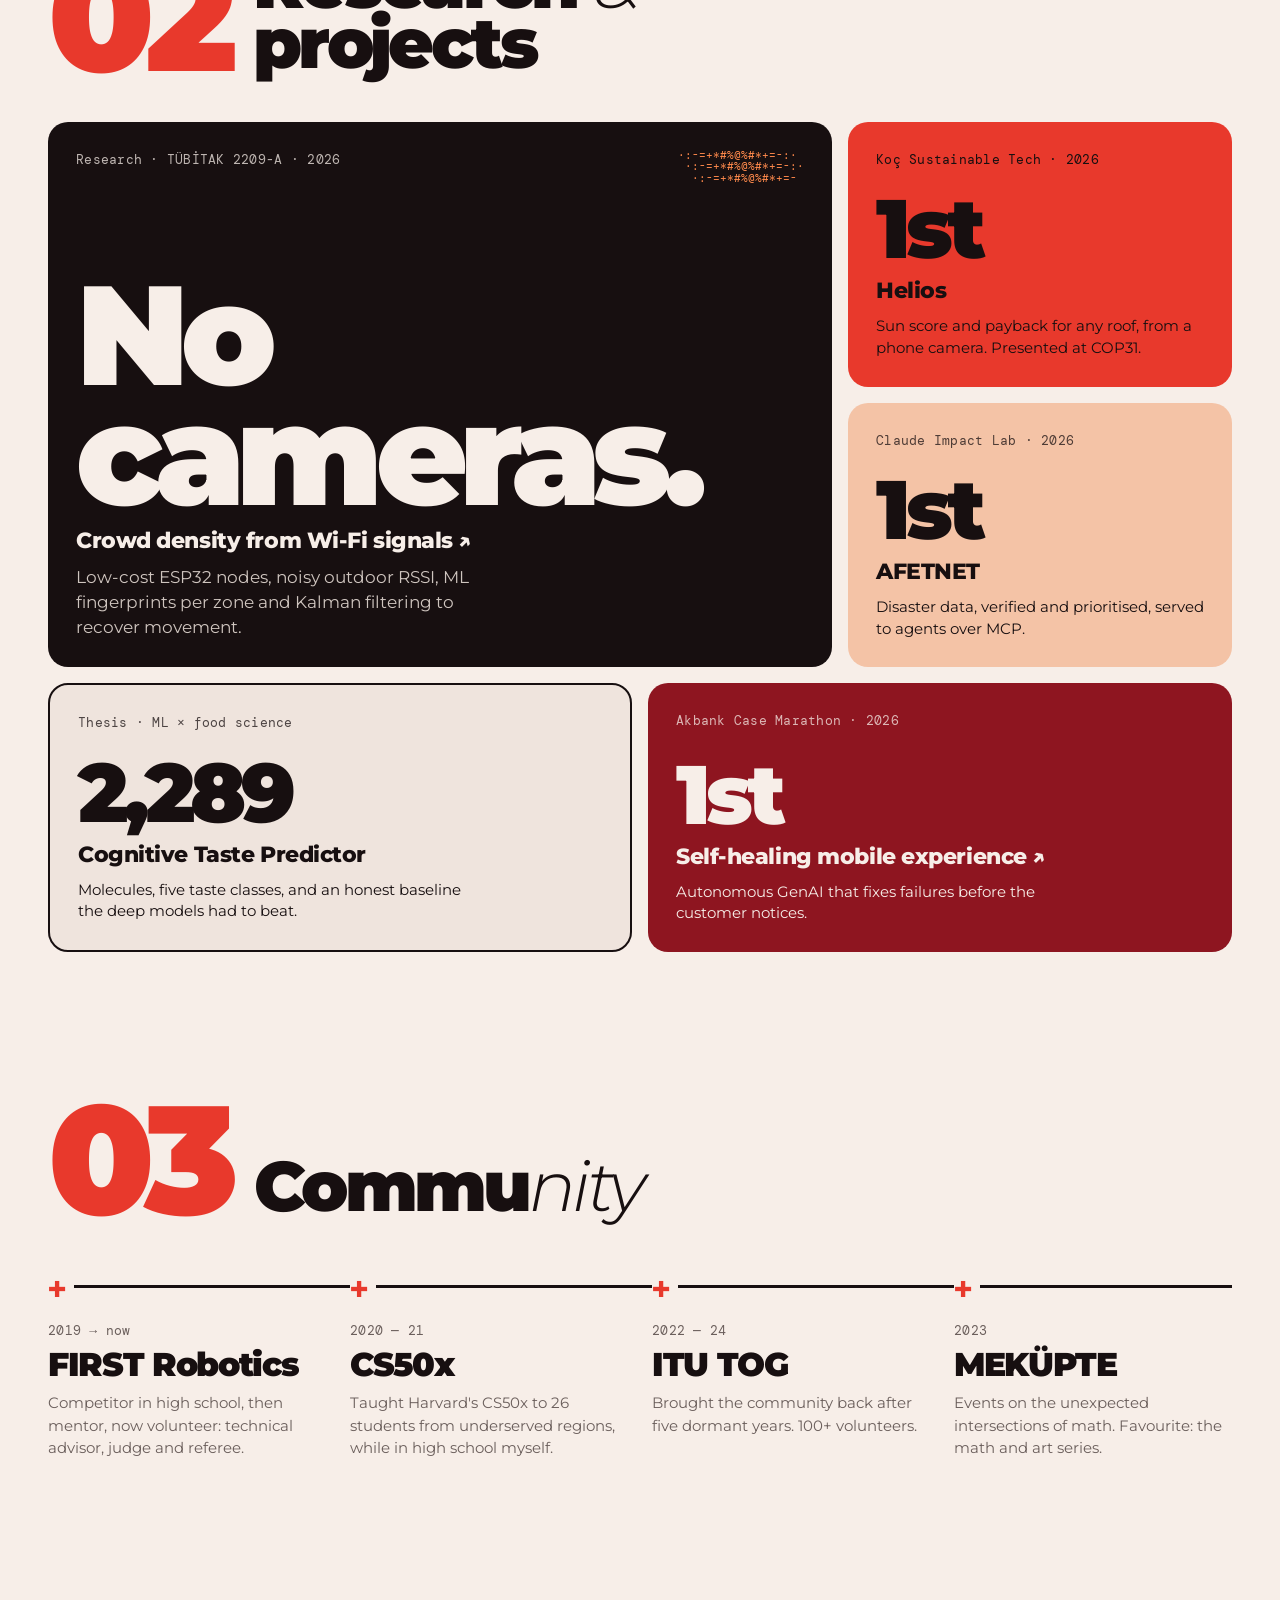
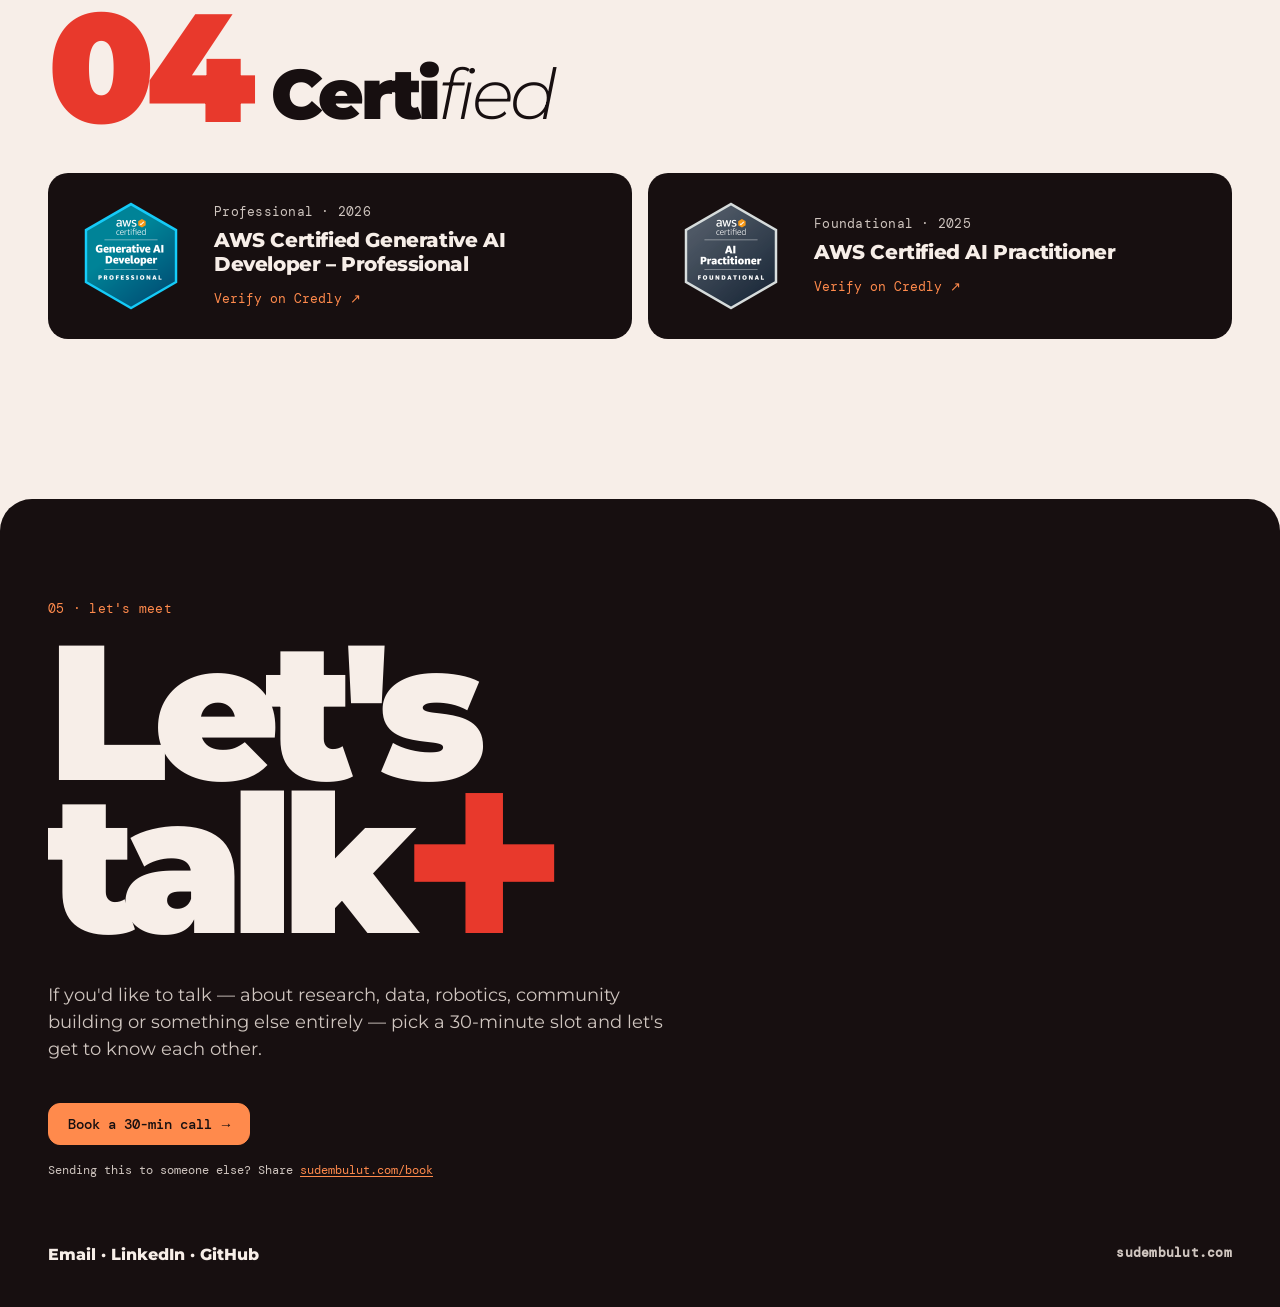
==== commit 56c54396: "Use the real zaaf logo on the zaaf card and the portrait caption Co-Authored-By: Claude Opus 5.5 <no" ====
--- a/index.html
+++ b/index.html
@@ -81,7 +81,7 @@
   <figure class="hero-portrait">
     <canvas id="portrait" data-src="assets/portrait.png" role="img" aria-label="ASCII portrait of Sudem Bulut" data-i18n-attr="aria-label:portrait.label"></canvas>
     <noscript><img src="assets/portrait.png" alt="Portrait of Sudem Bulut" width="270" height="400"></noscript>
-    <figcaption class="cap"><span class="cap-k">✚ <span data-i18n="cap.now">now</span></span><span class="cap-v" data-i18n="cap.role">Co-founder, <b>zaaf.</b></span><a href="https://zaaf.ai">zaaf.ai ↗</a></figcaption>
+    <figcaption class="cap"><span class="cap-k">✚ <span data-i18n="cap.now">now</span></span><span class="cap-v"><span data-i18n="cap.role">Co-founder,</span> <img class="cap-logo" src="assets/zaaf/zaaf-logo-light-bg.svg" alt="zaaf" width="324" height="109"></span><a href="https://zaaf.ai">zaaf.ai ↗</a></figcaption>
   </figure>
 </section>
 
@@ -90,7 +90,7 @@
   <div class="stack">
     <article class="xp xp-zaaf">
       <div>
-        <h3 class="co">zaaf<span class="dot">.</span></h3>
+        <h3 class="co co-logo"><img src="assets/zaaf/zaaf-logo-dark-bg.svg" alt="zaaf" width="324" height="109"></h3>
         <p class="role" data-i18n="exp.zaaf.role">Co-founder</p>
         <p class="meta" data-i18n="exp.zaaf.when">2026 — now · Istanbul</p>
       </div>
--- a/style.css
+++ b/style.css
@@ -140,6 +140,7 @@
 .cap-k::first-letter { color: var(--alarm); }
 .cap-v { flex: 1; font-size: 20px; letter-spacing: -.01em; }
 .cap-v b { font-weight: 900; }
+.cap-logo { display: inline-block; height: 1.15em; width: auto; vertical-align: -0.22em; margin-left: .15em; }
 .cap a { font: 13px var(--mono); color: var(--murekkep); transition: color .2s; }
 .cap a:hover { color: var(--alarm); }
 
@@ -160,6 +161,7 @@
   box-shadow: 0 -10px 40px rgba(23, 15, 16, .08);
 }
 .xp .co { font-weight: 900; font-size: clamp(64px, 9vw, 150px); letter-spacing: -.06em; line-height: .85; }
+.xp .co-logo img { height: clamp(52px, 7.2vw, 118px); width: auto; }
 .xp .role { margin-top: 18px; font-weight: 800; font-size: 20px; }
 .xp .meta { margin-top: 8px; }
 .xp .sum { font-size: clamp(20px, 1.8vw, 28px); line-height: 1.3; letter-spacing: -.01em; }
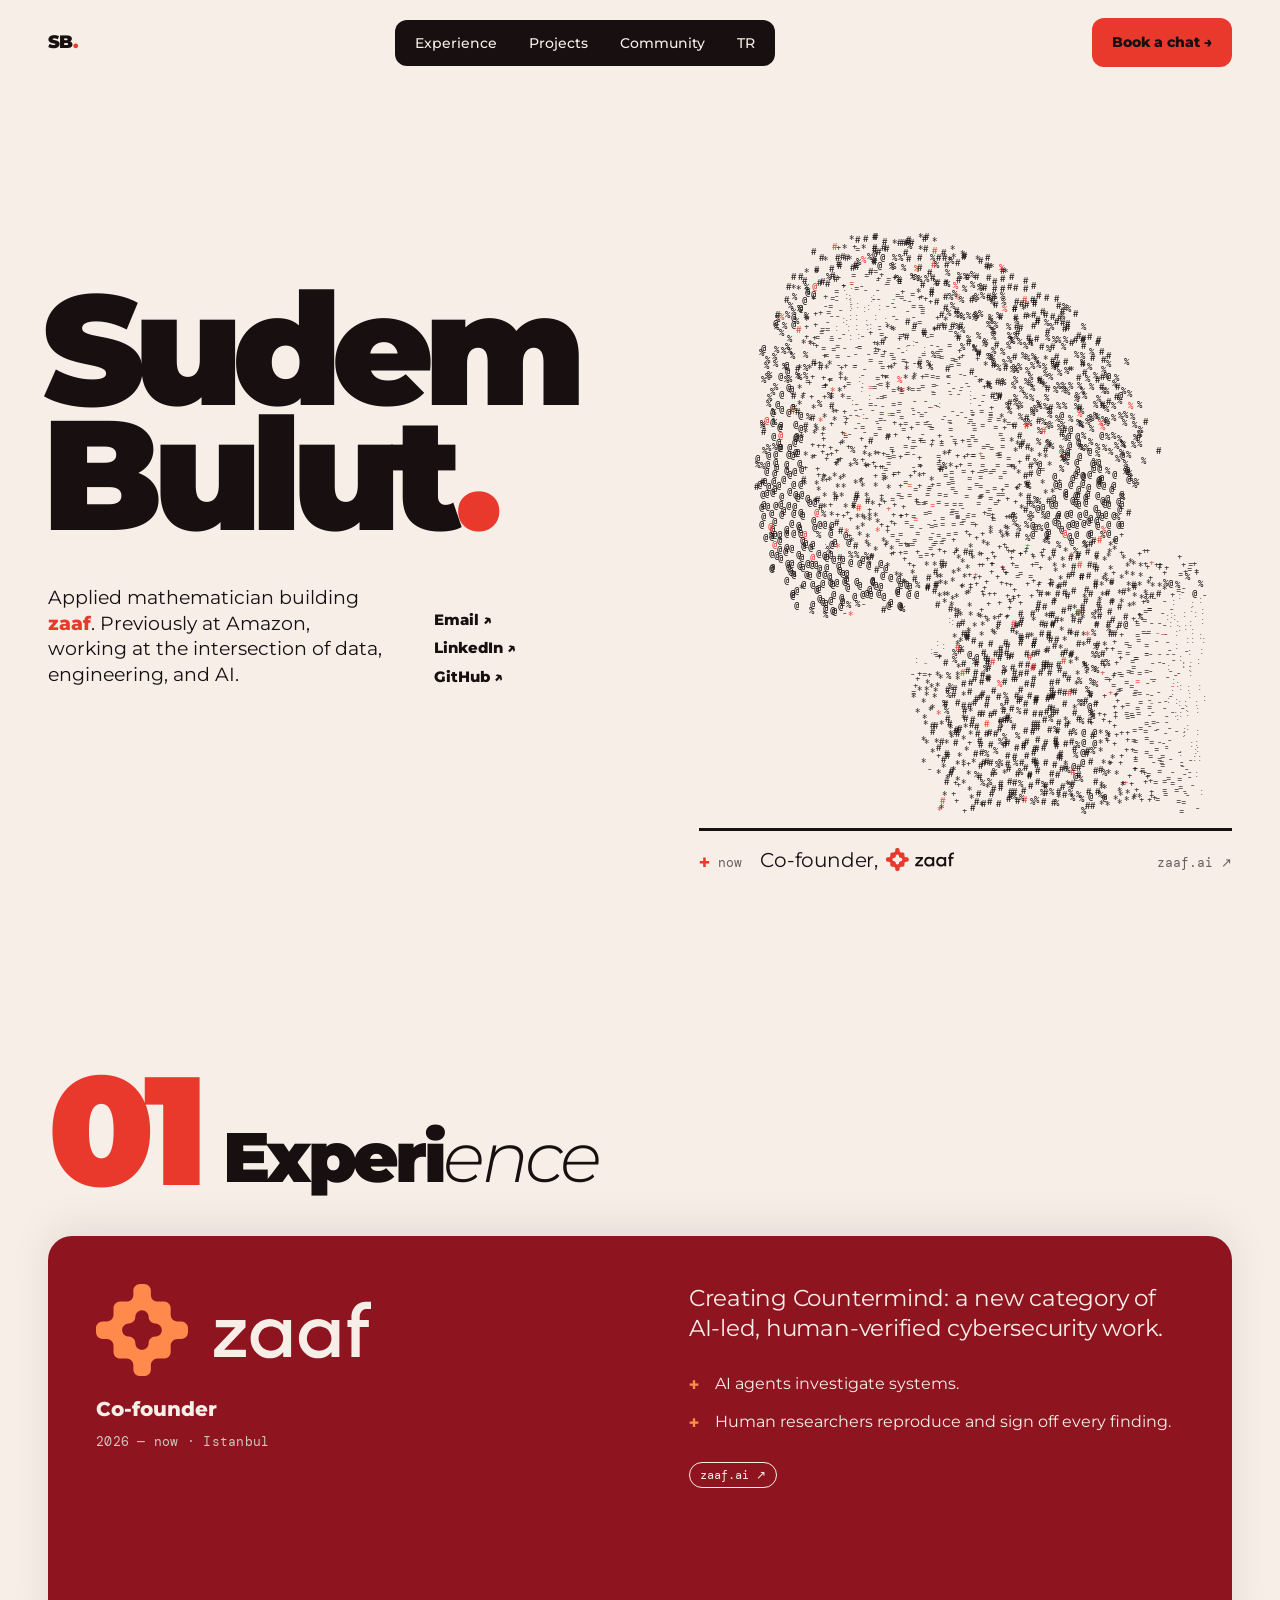
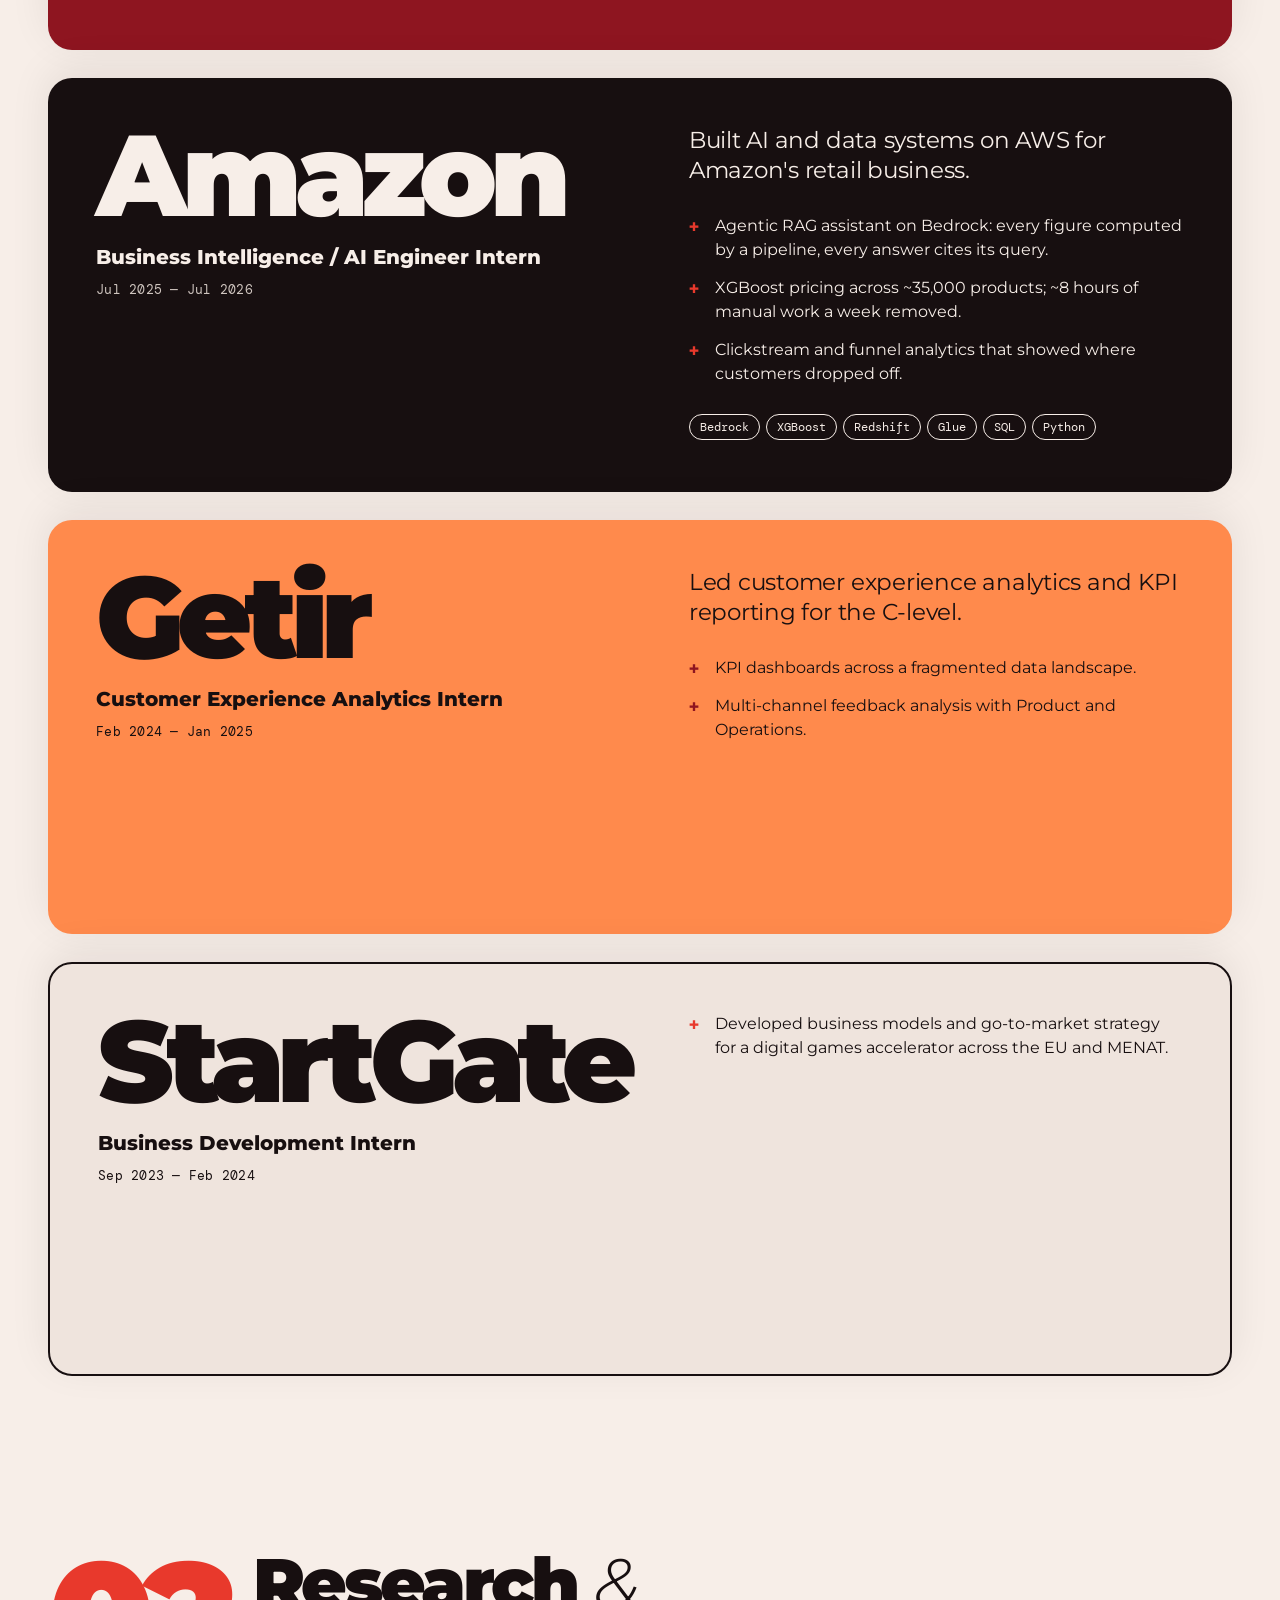
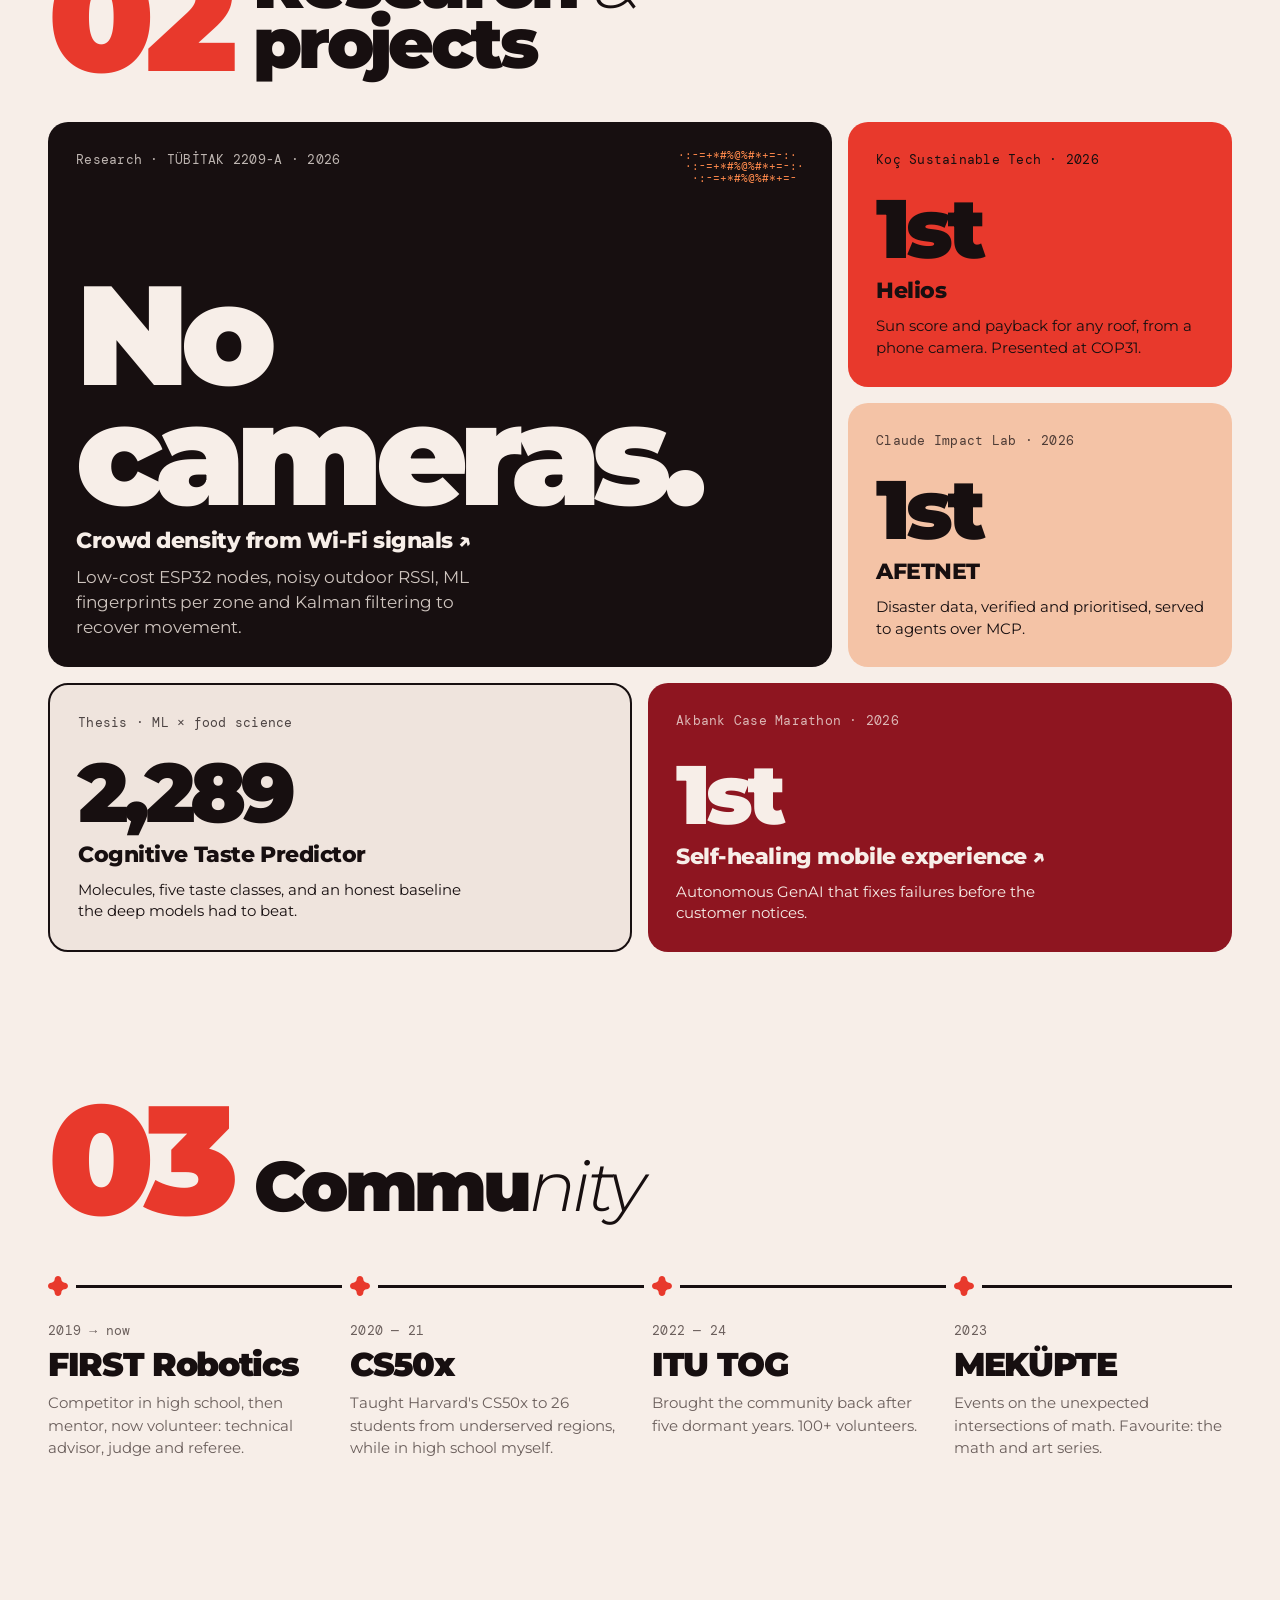
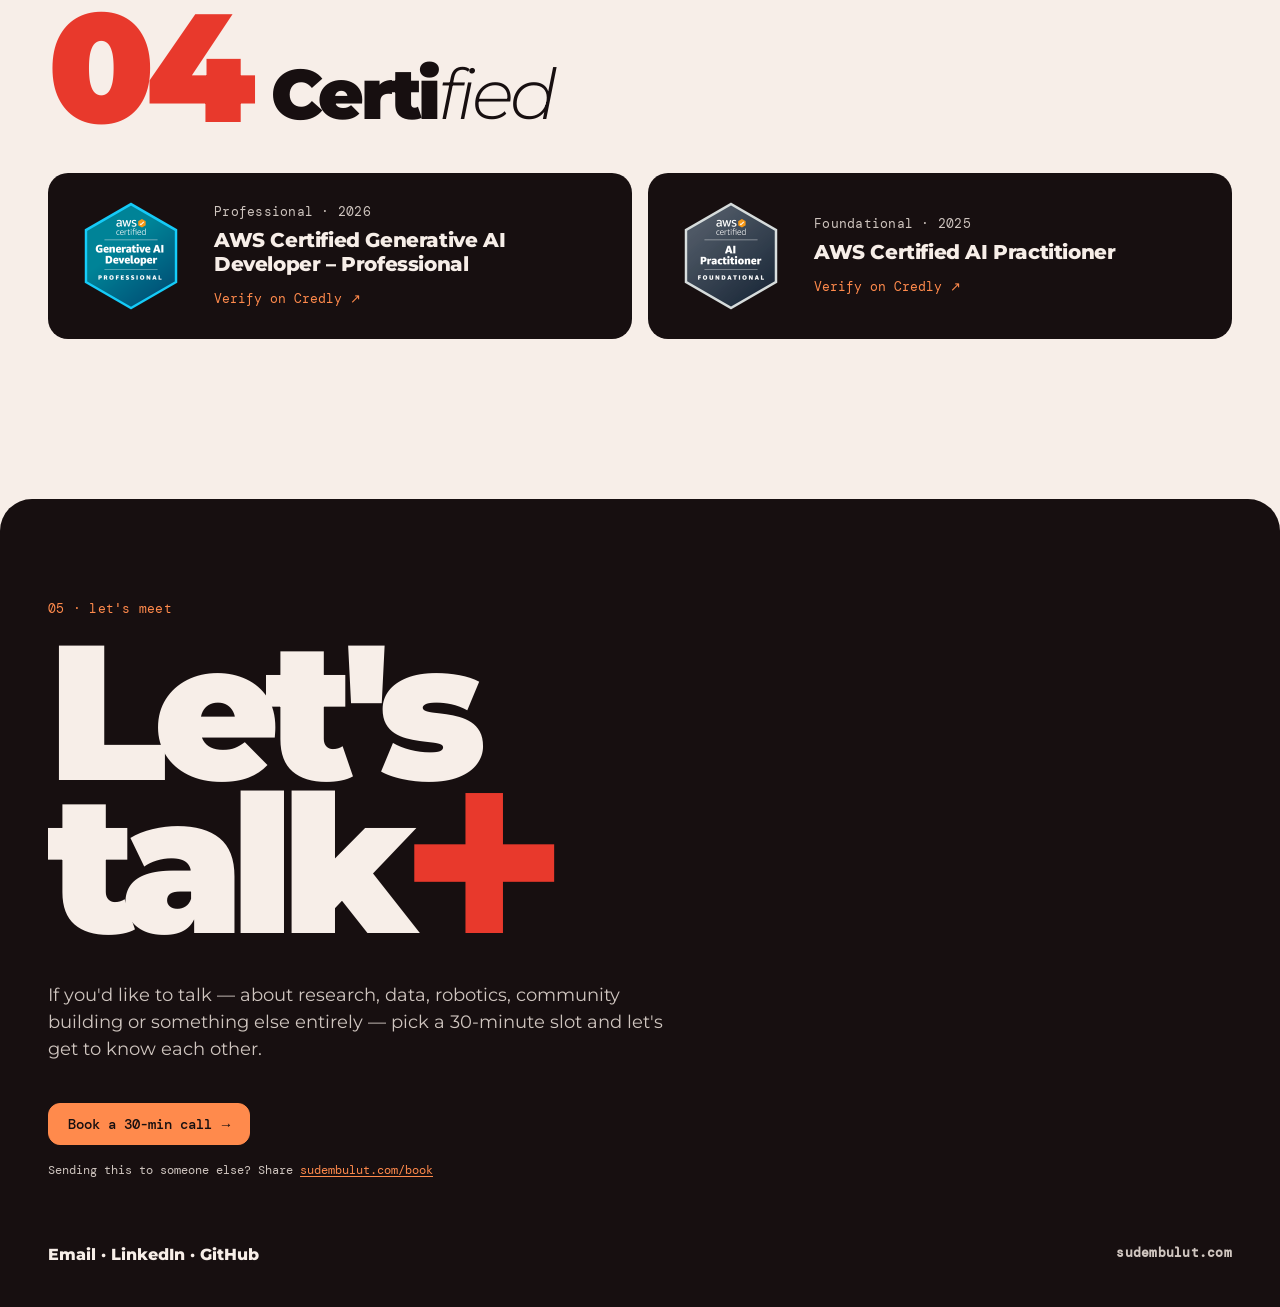
==== commit 956d2952: "Invert header over dark sections, dark book page, highlight zaaf in hero Co-Authored-By: Claude Opus" ====
--- a/index.html
+++ b/index.html
@@ -70,7 +70,7 @@
   <div class="hero-text">
     <h1 class="hero-name">Sudem<br>Bulut<span class="x">.</span></h1>
     <div class="hero-intro">
-      <p data-i18n="hero.lead"><b>Applied mathematician</b> building zaaf. Previously at Amazon, working at the intersection of data, engineering, and AI.</p>
+      <p data-i18n="hero.lead">Applied mathematician building <b class="x">zaaf</b>. Previously at Amazon, working at the intersection of data, engineering, and AI.</p>
       <ul class="hero-links">
         <li><a href="mailto:sudembulut@hotmail.com"><span data-i18n="link.email">Email</span> ↗</a></li>
         <li><a href="https://www.linkedin.com/in/sudembulut/">LinkedIn ↗</a></li>
@@ -273,6 +273,7 @@
 <script src="js/i18n.js"></script>
 <script src="js/portrait.js"></script>
 <script src="js/main.js"></script>
+<script src="js/nav-contrast.js"></script>
 <script src="js/booking.js"></script>
 </body>
 </html>
--- a/style.css
+++ b/style.css
@@ -86,21 +86,24 @@
   display: flex; justify-content: space-between; align-items: center; gap: 12px;
   padding: 18px var(--g);
 }
-.brand {
-  font-weight: 900; font-size: 18px; letter-spacing: -.03em;
-  background: var(--kemik); padding: 6px 10px; border-radius: 10px; margin-left: -10px;
-}
+.brand { font-weight: 900; font-size: 18px; letter-spacing: -.03em; transition: color .25s; }
 
 .pill {
   display: flex; align-items: center; gap: 4px;
   background: var(--gece); color: var(--kemik);
-  padding: 6px; border-radius: 12px;
+  padding: 6px; border-radius: 12px; transition: background .25s, color .25s;
 }
 .pill a, .lang-toggle button {
   font: 500 14px var(--sans); color: inherit; background: none; border: 0; cursor: pointer;
   padding: 8px 14px; border-radius: 8px; transition: background .2s;
 }
 .pill a:hover, .pill a[aria-current="true"], .lang-toggle button:hover { background: var(--bordo); }
+/* over dark sections the logo and pill invert (js/nav-contrast.js); phones invert the whole bar below */
+@media (min-width: 801px) {
+  .brand.is-inverted { color: var(--kemik); }
+  .pill.is-inverted { background: var(--kemik); color: var(--gece); }
+  .pill.is-inverted a:hover, .pill.is-inverted a[aria-current="true"], .pill.is-inverted .lang-toggle button:hover { background: var(--tas); }
+}
 /* only the language you can switch to is shown */
 .lang-toggle button[aria-pressed="true"] { display: none; }
 
@@ -220,8 +223,8 @@
 .timeline::before { content: ""; position: absolute; left: 0; right: 0; top: 20px; height: 3px; background: var(--gece); }
 .timeline li { position: relative; }
 .timeline li::before {
-  content: "✚"; position: absolute; top: -48px; left: 0; padding-right: 8px;
-  font-size: 22px; color: var(--alarm); background: var(--kemik);
+  content: ""; position: absolute; top: -45px; left: -8px; width: 36px; height: 20px;
+  background: url("assets/zaaf/zaaf-amblem-ic-alarm.svg") center / 20px 20px no-repeat, var(--kemik);
 }
 .timeline h3 { font-weight: 900; font-size: clamp(28px, 2.6vw, 42px); letter-spacing: -.04em; line-height: .95; margin: 8px 0 12px; }
 .timeline h3 + p { font-size: 15px; line-height: 1.5; color: var(--murekkep); }
@@ -255,6 +258,8 @@
 .page-lead a { text-decoration: underline; }
 .book-card { margin-top: 40px; padding: clamp(24px, 4vw, 48px); border-radius: 24px; }
 .book-card > p { max-width: 52ch; color: var(--tas); }
+.page-dark .meta { color: var(--tas); }
+.page-dark .book-card { background: var(--panel); border: 1px solid var(--rule); }
 
 /* ---------- small screens ---------- */
 
@@ -265,6 +270,11 @@
 @media (max-width: 800px) {
   :root { --nav-h: 124px; }
   .site-nav { flex-wrap: wrap; padding-block: 12px; row-gap: 10px; background: var(--kemik); }
+  .site-nav { transition: background .25s; }
+  .site-nav.is-dark { background: var(--gece); }
+  .site-nav.is-dark .brand { color: var(--kemik); }
+  .site-nav.is-dark .pill { background: var(--kemik); color: var(--gece); }
+  .site-nav.is-dark .pill a:hover, .site-nav.is-dark .pill a[aria-current="true"], .site-nav.is-dark .lang-toggle button:hover { background: var(--tas); }
   .pill { order: 3; width: 100%; justify-content: space-between; }
   .pill a, .lang-toggle button { font-size: 13px; padding: 8px 8px; }
   .nav-cta { padding: 10px 14px; font-size: 13px; }
@@ -286,7 +296,7 @@
 
   .timeline { grid-template-columns: 1fr; padding-top: 0; padding-left: 40px; gap: 32px; }
   .timeline::before { left: 10px; right: auto; top: 0; bottom: 0; width: 3px; height: auto; }
-  .timeline li::before { top: 0; left: -40px; padding: 0 0 6px; }
+  .timeline li::before { top: -8px; left: -40px; width: 24px; height: 36px; background-position: center; background-size: 20px 20px; }
 
   .certs { grid-template-columns: 1fr; }
   .cert { flex-direction: column; align-items: flex-start; }
